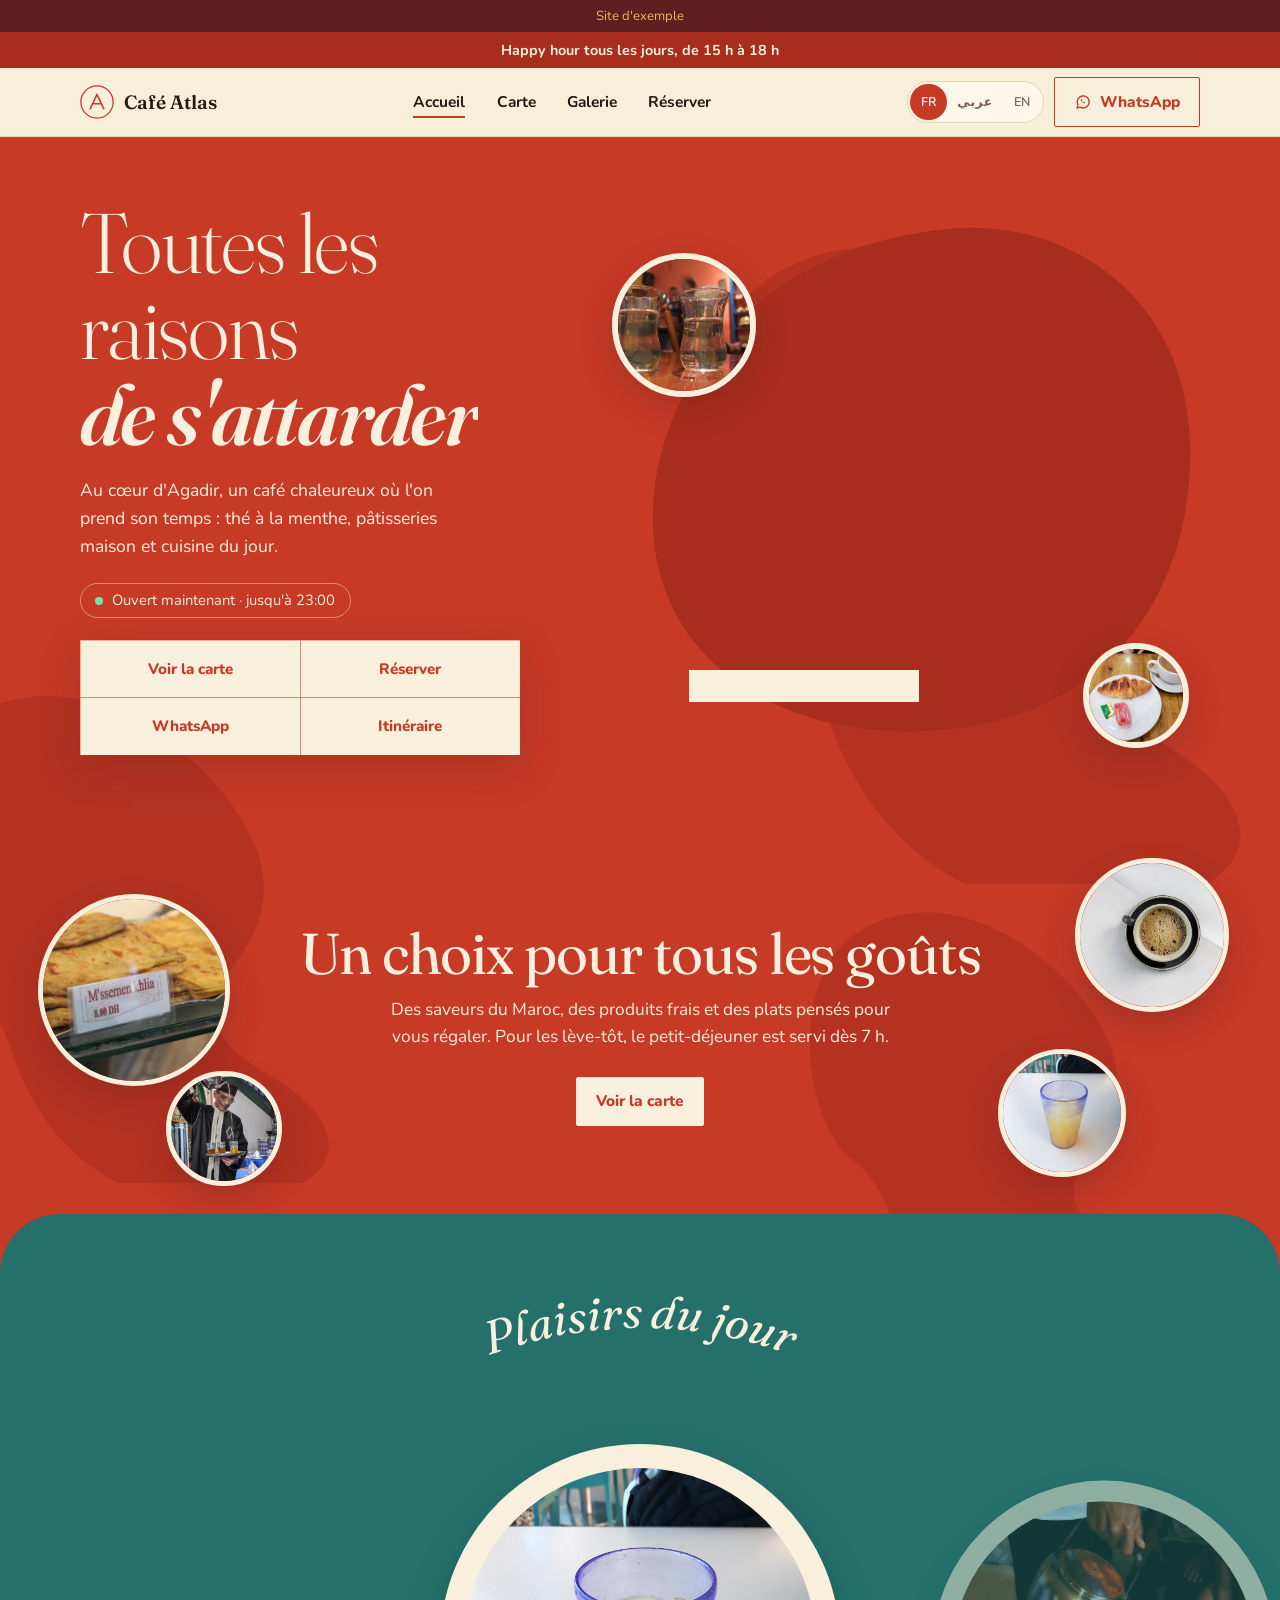
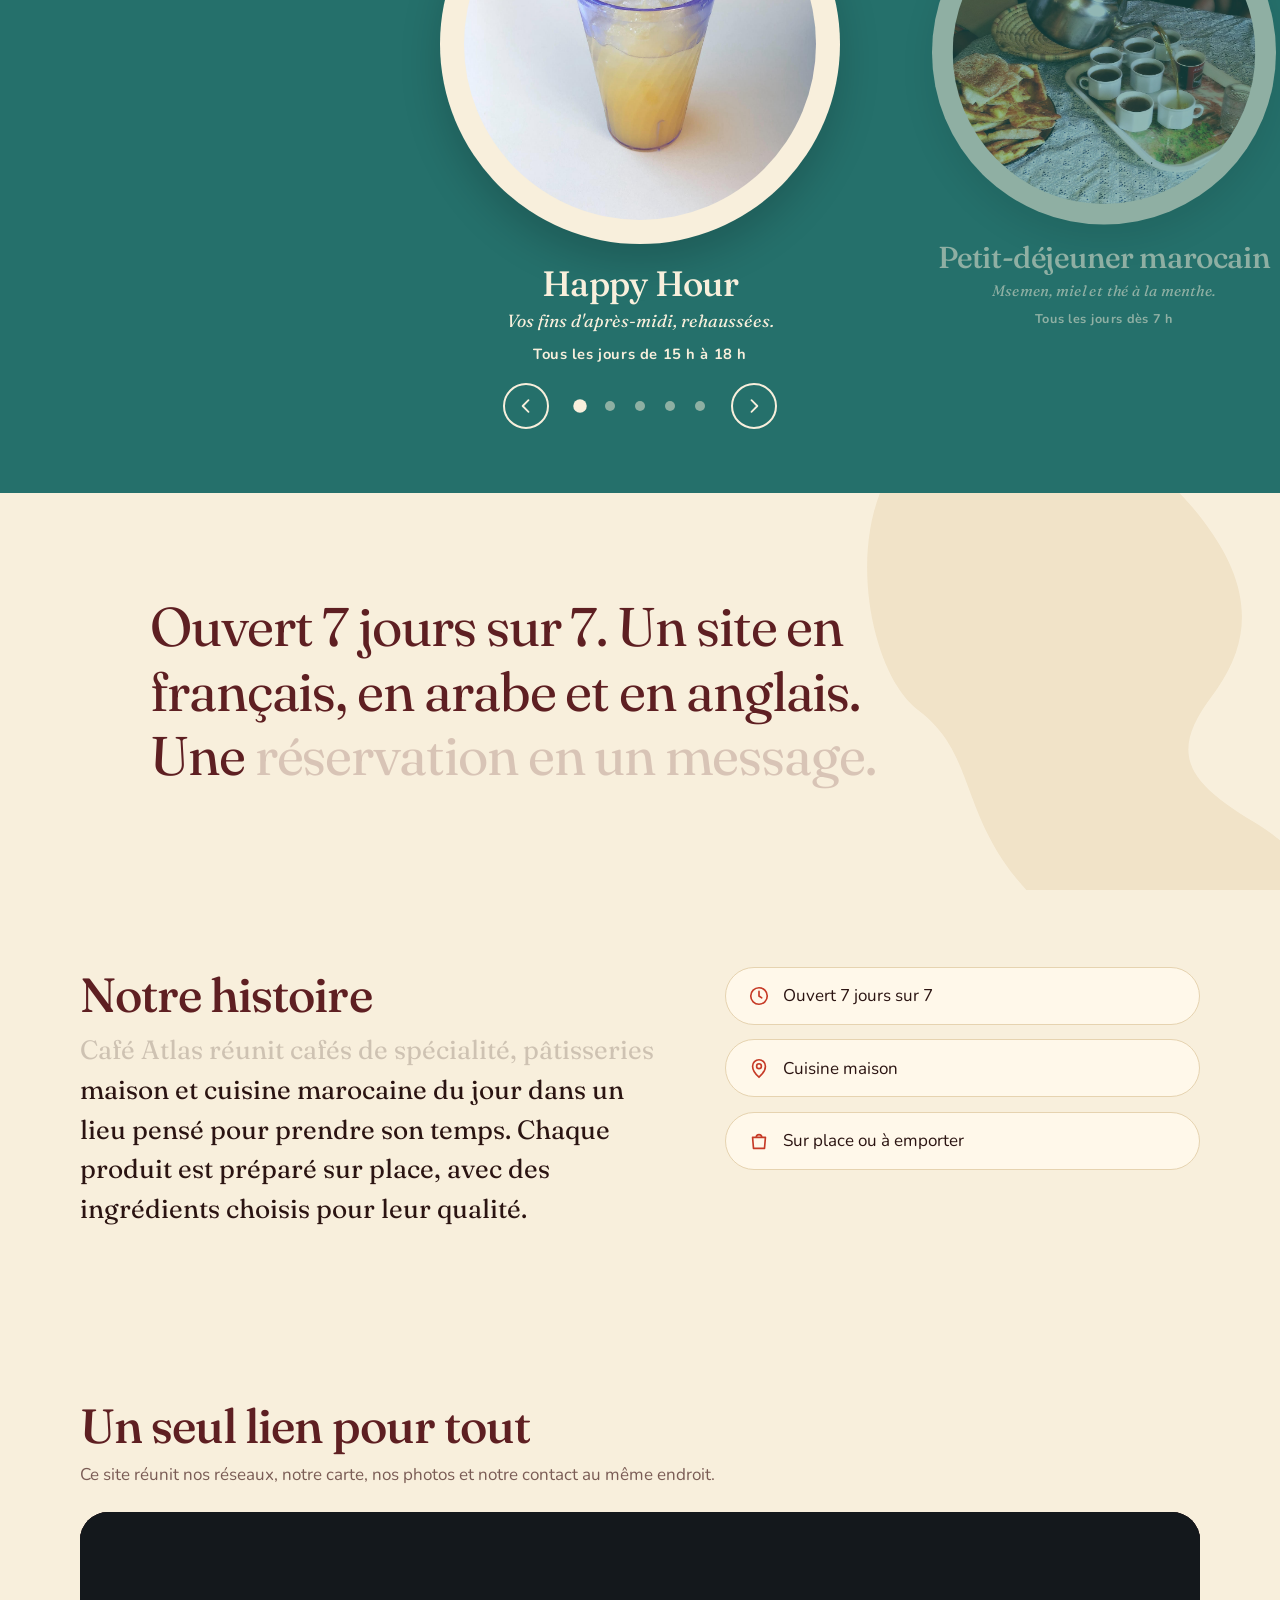
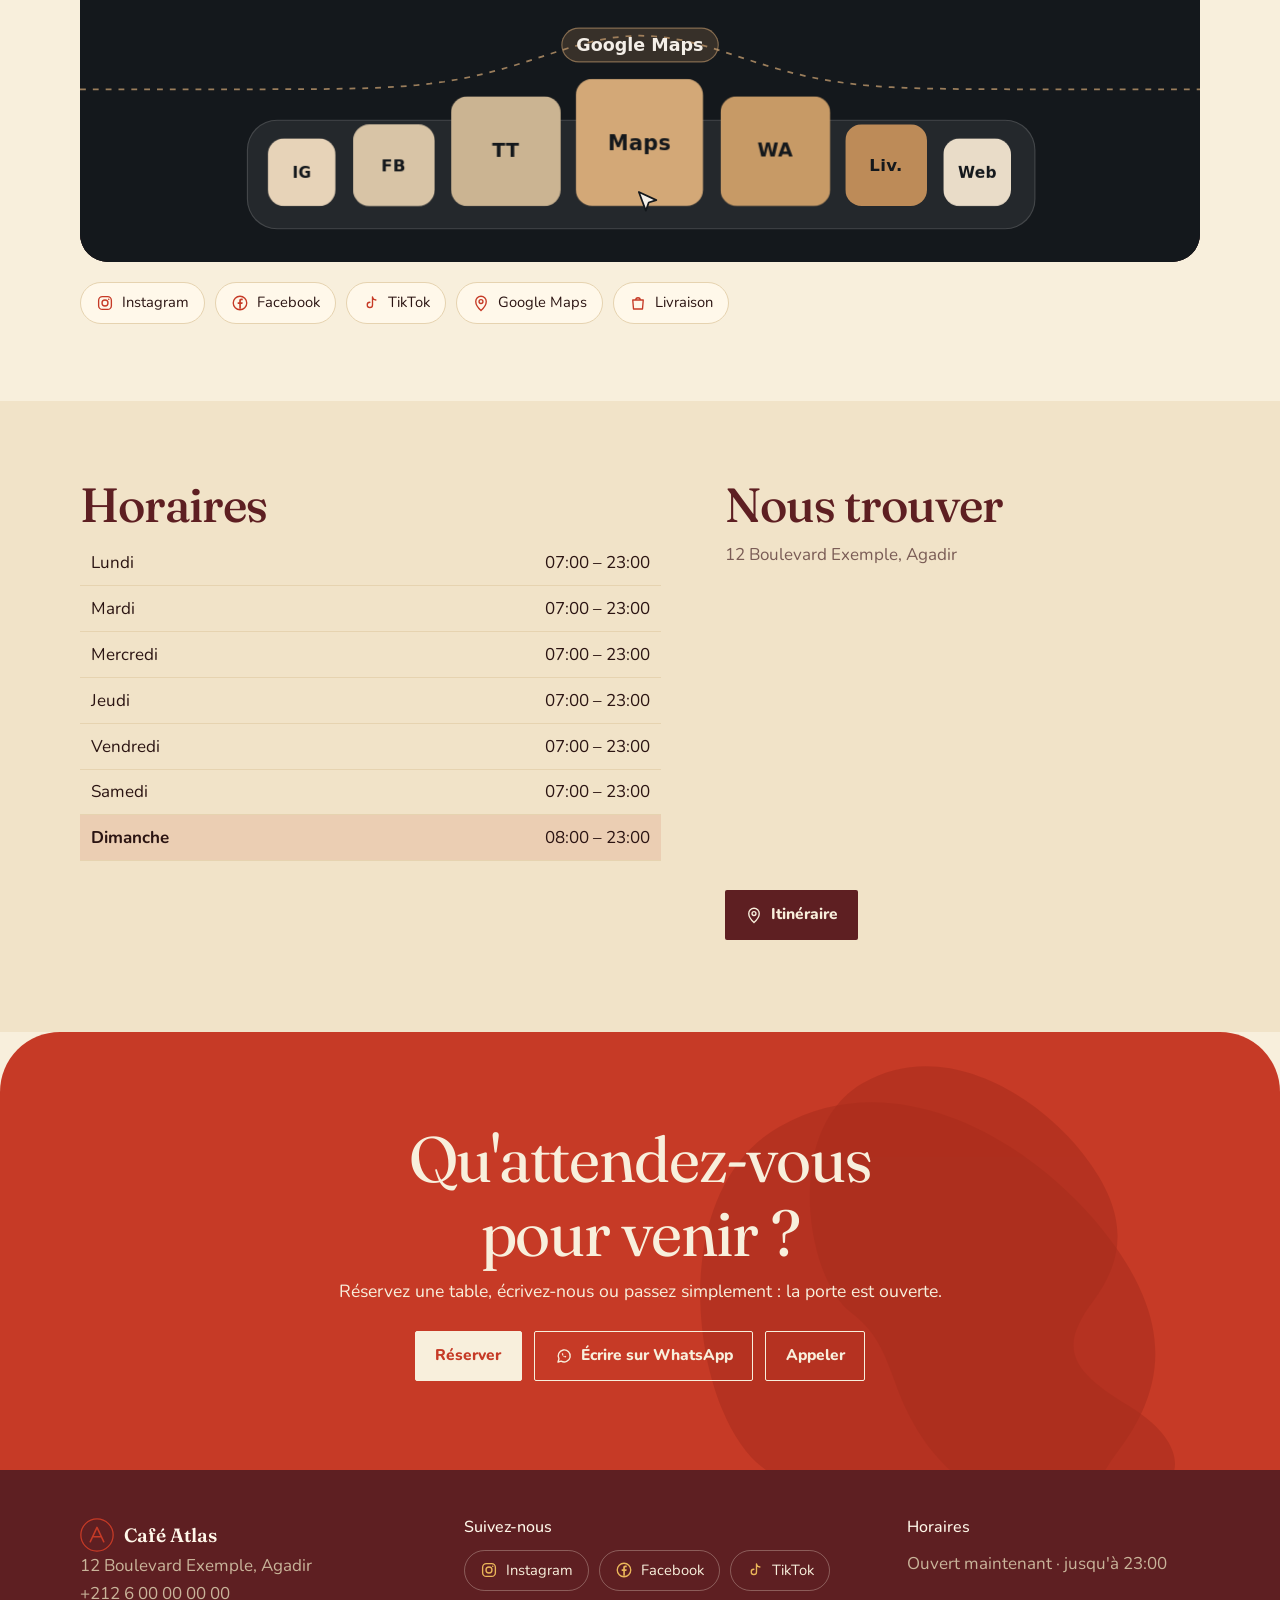
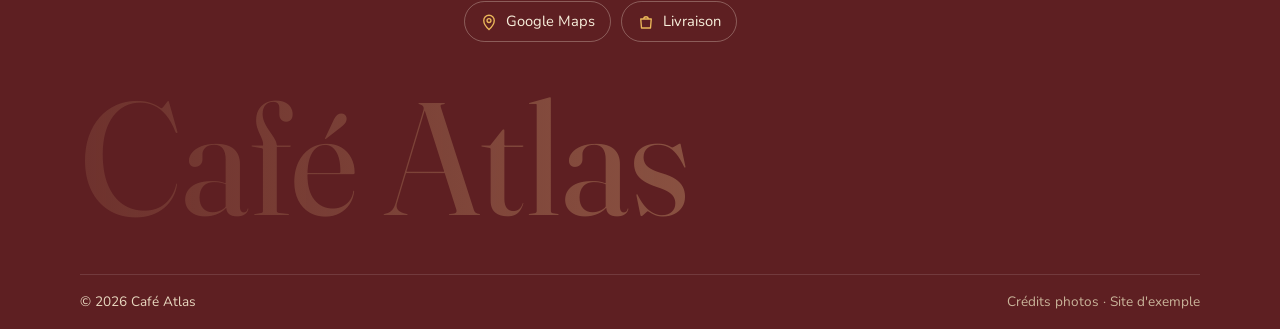
==== index.html @ 84bd7ed2 "feat: site d'exemple Café Atlas" ====
<!doctype html>
<html lang="fr" dir="ltr">
<head>
<meta charset="utf-8">
<meta name="viewport" content="width=device-width, initial-scale=1">
<title data-i18n="ti_home">Café Atlas · Agadir</title>
<meta name="description" content="Café Atlas à Agadir : cafés, pâtisseries maison et cuisine marocaine du jour. Horaires, carte, photos et réservation par WhatsApp." data-i18n-meta="md_home">
<meta property="og:title" content="Café Atlas · Agadir"><meta property="og:description" content="Café Atlas à Agadir : cafés, pâtisseries maison et cuisine marocaine du jour. Horaires, carte, photos et réservation par WhatsApp."><meta property="og:type" content="website">
<meta name="theme-color" content="#C63A26">
<link rel="icon" href="data:image/svg+xml,%3Csvg xmlns='http://www.w3.org/2000/svg' viewBox='0 0 40 40'%3E%3Crect width='40' height='40' rx='9' fill='%2314181c'/%3E%3Cpath d='M12 28 20 11l8 17M15.5 22h9' fill='none' stroke='%23b8895b' stroke-width='2.4' stroke-linecap='round' stroke-linejoin='round'/%3E%3C/svg%3E">
<link rel="canonical" href="https://exemple.ma/">
<meta property="og:locale" content="fr_MA"><meta property="og:image" content="https://exemple.ma/assets/photos/breakfast.jpg"><meta name="twitter:card" content="summary_large_image">
<link rel="stylesheet" href="assets/style.css">
<link rel="preconnect" href="https://fonts.googleapis.com"><link rel="preconnect" href="https://fonts.gstatic.com" crossorigin>
<link rel="stylesheet" href="https://fonts.googleapis.com/css2?family=Fraunces:ital,opsz,wght@0,9..144,300;0,9..144,500;0,9..144,600;1,9..144,400;1,9..144,600&family=Nunito:wght@400;600;700;800&display=swap">
<link rel="stylesheet" href="assets/fx.css">
<link rel="stylesheet" href="assets/v2.css">
<script type="application/ld+json">{"@context":"https://schema.org","@type":"CafeOrCoffeeShop","name":"Café Atlas","description":"Café Atlas à Agadir : cafés, pâtisseries maison et cuisine marocaine du jour. Horaires, carte, photos et réservation par WhatsApp.","url":"https://exemple.ma","telephone":"+212 6 00 00 00 00","image":"https://exemple.ma/assets/photos/breakfast.jpg","servesCuisine":"Marocaine","inLanguage":["fr","ar","en"],"hasMenu":"https://exemple.ma/carte.html","address":{"@type":"PostalAddress","streetAddress":"12 Boulevard Exemple","addressLocality":"Agadir","addressCountry":"MA"},"openingHoursSpecification":[{"@type":"OpeningHoursSpecification","dayOfWeek":"Monday","opens":"07:00","closes":"23:00"},{"@type":"OpeningHoursSpecification","dayOfWeek":"Tuesday","opens":"07:00","closes":"23:00"},{"@type":"OpeningHoursSpecification","dayOfWeek":"Wednesday","opens":"07:00","closes":"23:00"},{"@type":"OpeningHoursSpecification","dayOfWeek":"Thursday","opens":"07:00","closes":"23:00"},{"@type":"OpeningHoursSpecification","dayOfWeek":"Friday","opens":"07:00","closes":"23:00"},{"@type":"OpeningHoursSpecification","dayOfWeek":"Saturday","opens":"07:00","closes":"23:00"},{"@type":"OpeningHoursSpecification","dayOfWeek":"Sunday","opens":"08:00","closes":"23:00"}]}</script>
<script>document.documentElement.classList.add('js')</script>
</head>
<body data-page="home">
<div class="prog" aria-hidden="true"></div>
<a class="skip" href="#main" data-i18n="skip">Aller au contenu</a>
<div class="demo" role="note"><span data-i18n="demo">Site d'exemple</span></div>
<div class="strip"><span data-i18n="strip">Happy hour · tous les jours de 15 h à 18 h</span></div>
<header class="hdr" id="top">
  <div class="wrap hdr-in">
    <a class="brand" href="index.html" aria-label="Café Atlas"><svg class="mono" viewBox="0 0 40 40" aria-hidden="true"><circle cx="20" cy="20" r="19" fill="none" stroke="currentColor" stroke-width="1.5"/><path d="M12 28 20 11l8 17M15.5 22h9" fill="none" stroke="currentColor" stroke-width="1.8" stroke-linecap="round" stroke-linejoin="round"/></svg><span class="bn" translate="no" data-i18n="name">Café Atlas</span></a>
    <nav class="nav" id="nav" aria-label="Navigation"><ul><li><a href="index.html" aria-current="page" data-i18n="nav_home">Accueil</a></li><li><a href="carte.html" data-i18n="nav_menu">Carte</a></li><li><a href="galerie.html" data-i18n="nav_gallery">Galerie</a></li><li><a href="contact.html" data-i18n="nav_contact">Réserver</a></li></ul></nav>
    <div class="hdr-r">
      <div class="lang" role="group" aria-label="Langue"><button type="button" data-lang="fr" aria-pressed="true">FR</button><button type="button" data-lang="ar" aria-pressed="false" lang="ar">عربي</button><button type="button" data-lang="en" aria-pressed="false">EN</button></div>
      <a class="btn btn-ghost hide-s" data-wa href="https://wa.me/212600000000"><svg viewBox="0 0 24 24" aria-hidden="true"><path d="M4 20l1.3-4.2A8 8 0 1 1 8.2 18.8L4 20z" fill="none" stroke="currentColor" stroke-width="1.8" stroke-linejoin="round"/><path d="M9 9c.5 2.5 2.5 4.5 5 5l1.2-1.2-1.8-1-.8.7c-.9-.4-1.6-1.1-2-2l.7-.8-1-1.8L9 9z" fill="currentColor"/></svg><span data-i18n="wa">WhatsApp</span></a>
      <button class="burger" id="burger" type="button" aria-expanded="false" aria-controls="nav" aria-label="Menu" data-i18n-aria="nav_open"><span></span><span></span></button>
    </div>
  </div>
</header>
<main id="main">

<svg width="0" height="0" style="position:absolute" aria-hidden="true" focusable="false"><defs><clipPath id="blobA" clipPathUnits="objectBoundingBox"><path d="M0.5,0.02C0.74,-0.03 0.96,0.13 0.98,0.4C1,0.66 0.88,0.92 0.62,0.98C0.38,1.04 0.1,0.95 0.03,0.7C-0.04,0.45 0.12,0.08 0.5,0.02Z"/></clipPath></defs></svg>
<div class="red">
  <svg class="swirl a" viewBox="0 0 400 400" aria-hidden="true"><path fill="currentColor" d="M60 40c70-40 150 10 190 60s40 90 10 130-20 60 30 90 60 70 0 90-130 0-170-50-30-90-70-120S-10 80 60 40z"/></svg><svg class="swirl b" viewBox="0 0 400 400" aria-hidden="true"><path fill="currentColor" d="M60 40c70-40 150 10 190 60s40 90 10 130-20 60 30 90 60 70 0 90-130 0-170-50-30-90-70-120S-10 80 60 40z"/></svg><svg class="swirl c" viewBox="0 0 400 400" aria-hidden="true"><path fill="currentColor" d="M60 40c70-40 150 10 190 60s40 90 10 130-20 60 30 90 60 70 0 90-130 0-170-50-30-90-70-120S-10 80 60 40z"/></svg>
  <section class="vh" aria-labelledby="h1">
    <div class="wrap vh-in">
      <div class="vh-t">
        <h1 id="h1"><span data-split data-i18n="vh1">Toutes les raisons</span><span class="l2" data-split data-i18n="vh2">de s'attarder</span></h1>
        <p class="vh-p" data-reveal style="--i:2"><span data-i18n="vh_p"></span></p>
        <p class="status" data-reveal style="--i:3"><span class="dot"></span><span class="js-status" data-i18n="open_now">Ouvert maintenant</span></p>
        <div class="bar" data-reveal style="--i:4"><a href="carte.html" data-i18n="cta_menu">Voir la carte</a><a href="contact.html" data-i18n="nav_contact">Réserver</a><a data-wa href="https://wa.me/212600000000" data-i18n="wa">WhatsApp</a><a href="https://www.google.com/maps/search/?api=1&query=Agadir%2C%20Maroc" target="_blank" rel="noopener" data-i18n="route">Itinéraire</a></div>
      </div>
      <div class="vh-photo" aria-hidden="true">
        <div class="vh-blob"><div class="vs" style="--n:0"><img src="assets/photos/breakfast.jpg" alt="" width="1280" height="853" fetchpriority="high"></div><div class="vs" style="--n:1"><img src="assets/photos/cups.jpg" alt="" width="1280" height="853"></div><div class="vs" style="--n:2"><img src="assets/photos/cafe.jpg" alt="" width="1280" height="853"></div></div>
        <div class="cir c1"><img src="assets/photos/tea.jpg" alt="" width="300" height="300"></div>
        <div class="cir c2"><img src="assets/photos/croissant.jpg" alt="" width="300" height="300"></div>
        <div class="vh-cap"><span style="--n:0" data-i18n="hl1_t">Petit-déjeuner marocain</span><span style="--n:1" data-i18n="hl3_t">Café de spécialité</span><span style="--n:2" data-i18n="g2">La terrasse</span></div>
      </div>
    </div>
  </section>
  <section class="mn" aria-labelledby="mn-h">
    <div class="fl f1" aria-hidden="true"><img src="assets/photos/msemen.jpg" alt="" loading="lazy" width="240" height="240"></div>
    <div class="fl f2" aria-hidden="true"><img src="assets/photos/espresso.jpg" alt="" loading="lazy" width="240" height="240"></div>
    <div class="fl f3" aria-hidden="true"><img src="assets/photos/juice.jpg" alt="" loading="lazy" width="240" height="240"></div>
    <div class="fl f4" aria-hidden="true"><img src="assets/photos/tea2.jpg" alt="" loading="lazy" width="240" height="240"></div>
    <div class="wrap">
      <h2 id="mn-h"><span data-split data-i18n="mn_t">Un choix pour tous les goûts</span></h2>
      <p data-reveal style="--i:1"><span data-i18n="mn_p"></span></p>
      <a class="btn btn-cream" href="carte.html" data-reveal style="--i:2" data-i18n="cta_menu">Voir la carte</a>
    </div>
  </section>
</div>
<section class="dl" aria-labelledby="dl-h">
  <h2 class="sr" id="dl-h" data-i18n="dl_t">Plaisirs du jour</h2>
  <svg class="arc" viewBox="0 0 560 150" aria-hidden="true" focusable="false"><path id="arcp" d="M20 130 Q280 -30 540 130" fill="none"/><text text-anchor="middle"><textPath href="#arcp" startOffset="50%" data-i18n="dl_t">Plaisirs du jour</textPath></text></svg>
  <div class="cv" tabindex="0" aria-label="Plaisirs du jour"><article class="sl" data-bg="#25706B"><div class="rg"><img src="assets/photos/juice.jpg" alt="" loading="lazy" width="640" height="640"></div><h3 data-i18n="sp1_t"></h3><p class="s" data-i18n="sp1_s"></p><span class="w" data-i18n="sp1_w"></span></article><article class="sl" data-bg="#5F6E24"><div class="rg"><img src="assets/photos/breakfast3.jpg" alt="" loading="lazy" width="640" height="640"></div><h3 data-i18n="sp2_t"></h3><p class="s" data-i18n="sp2_s"></p><span class="w" data-i18n="sp2_w"></span></article><article class="sl" data-bg="#8F5A10"><div class="rg"><img src="assets/photos/msemen.jpg" alt="" loading="lazy" width="640" height="640"></div><h3 data-i18n="sp3_t"></h3><p class="s" data-i18n="sp3_s"></p><span class="w" data-i18n="sp3_w"></span></article><article class="sl" data-bg="#7A3347"><div class="rg"><img src="assets/photos/croissant.jpg" alt="" loading="lazy" width="640" height="640"></div><h3 data-i18n="sp4_t"></h3><p class="s" data-i18n="sp4_s"></p><span class="w" data-i18n="sp4_w"></span></article><article class="sl" data-bg="#C63A26"><div class="rg"><img src="assets/photos/espresso.jpg" alt="" loading="lazy" width="640" height="640"></div><h3 data-i18n="sp5_t"></h3><p class="s" data-i18n="sp5_s"></p><span class="w" data-i18n="sp5_w"></span></article></div>
  <div class="cv-nav"><button class="cv-prev" type="button" data-i18n-aria="prev" aria-label="Précédent"><svg viewBox="0 0 24 24" aria-hidden="true"><path d="M15 5l-7 7 7 7" fill="none" stroke="currentColor" stroke-width="2.2" stroke-linecap="round" stroke-linejoin="round"/></svg></button><div class="dots"><button type="button" aria-label="1"></button><button type="button" aria-label="2"></button><button type="button" aria-label="3"></button><button type="button" aria-label="4"></button><button type="button" aria-label="5"></button></div><button class="cv-next" type="button" data-i18n-aria="next" aria-label="Suivant"><svg viewBox="0 0 24 24" aria-hidden="true"><path d="M15 5l-7 7 7 7" fill="none" stroke="currentColor" stroke-width="2.2" stroke-linecap="round" stroke-linejoin="round"/></svg></button></div>
</section>
<section class="pull" aria-label="En une phrase">
  <svg class="swirl a" viewBox="0 0 400 400" aria-hidden="true"><path fill="currentColor" d="M60 40c70-40 150 10 190 60s40 90 10 130-20 60 30 90 60 70 0 90-130 0-170-50-30-90-70-120S-10 80 60 40z"/></svg>
  <div class="wrap"><p data-scrub data-i18n="pull">Ouvert 7 jours sur 7. Un site en français, en arabe et en anglais. Une réservation en un message.</p></div>
</section>
<section class="sec">
  <div class="wrap two">
    <div data-reveal style="--i:0"><h2><span data-split data-i18n="about_t">Notre histoire</span></h2><p class="big"><span data-i18n="about_p" data-scrub>Café Atlas réunit cafés de spécialité, pâtisseries maison et cuisine marocaine du jour dans un lieu pensé pour prendre son temps. Chaque produit est préparé sur place, avec des ingrédients choisis pour leur qualité.</span></p></div>
    <ul class="facts" data-reveal style="--i:1"><li><svg viewBox="0 0 24 24" aria-hidden="true"><circle cx="12" cy="12" r="9" fill="none" stroke="currentColor" stroke-width="1.8"/><path d="M12 7v5l3 2" fill="none" stroke="currentColor" stroke-width="1.8" stroke-linecap="round"/></svg><span data-i18n="fact1">Ouvert 7 jours sur 7</span></li><li><svg viewBox="0 0 24 24" aria-hidden="true"><path d="M12 22s7-6.2 7-12a7 7 0 1 0-14 0c0 5.8 7 12 7 12z" fill="none" stroke="currentColor" stroke-width="1.8"/><circle cx="12" cy="10" r="2.6" fill="none" stroke="currentColor" stroke-width="1.8"/></svg><span data-i18n="fact2">Cuisine maison</span></li><li><svg viewBox="0 0 24 24" aria-hidden="true"><path d="M5 8h14l-1 12H6L5 8z" fill="none" stroke="currentColor" stroke-width="1.8" stroke-linejoin="round"/><path d="M9 8a3 3 0 0 1 6 0" fill="none" stroke="currentColor" stroke-width="1.8"/></svg><span data-i18n="fact3">Sur place ou à emporter</span></li></ul>
  </div>
</section>
<section class="sec">
  <div class="wrap"><h2><span data-split data-i18n="hub_t">Un seul lien pour tout</span></h2><p class="mut" data-reveal style="--i:1"><span data-i18n="hub_p">Ce site réunit nos réseaux, notre carte, nos photos et notre contact au même endroit.</span></p>
    <div class="fx" data-reveal style="--i:2"><iframe title="Animation : nos réseaux au même endroit" src="assets/effect-dock.html" loading="lazy"></iframe></div>
    <div data-reveal style="--i:3"><ul class="soc"><li><a class="pill" href="#" title="Lien à renseigner" aria-label="Instagram"><svg viewBox="0 0 24 24" aria-hidden="true"><rect x="3.5" y="3.5" width="17" height="17" rx="5" fill="none" stroke="currentColor" stroke-width="1.8"/><circle cx="12" cy="12" r="4" fill="none" stroke="currentColor" stroke-width="1.8"/><circle cx="17" cy="7" r="1.1" fill="currentColor"/></svg><span>Instagram</span></a></li><li><a class="pill" href="#" title="Lien à renseigner" aria-label="Facebook"><svg viewBox="0 0 24 24" aria-hidden="true"><circle cx="12" cy="12" r="9" fill="none" stroke="currentColor" stroke-width="1.8"/><path d="M13.2 19.5v-6.2h2l.4-2.4h-2.4V9.5c0-.7.3-1.2 1.300-1.200h1.200V6.200c-.2 0-1-.1-1.800-.1-1.900 0-3 1.100-3 3.100v1.700H8.900v2.400h2.100v6.200z" fill="currentColor"/></svg><span>Facebook</span></a></li><li><a class="pill" href="#" title="Lien à renseigner" aria-label="TikTok"><svg viewBox="0 0 24 24" aria-hidden="true"><path d="M14 4v10.5a3.500 3.500 0 1 1-3.500-3.500M14 4c.4 2.300 2 3.800 4.500 4" fill="none" stroke="currentColor" stroke-width="1.8" stroke-linecap="round"/></svg><span>TikTok</span></a></li><li><a class="pill" href="#" title="Lien à renseigner" aria-label="Google Maps"><svg viewBox="0 0 24 24" aria-hidden="true"><path d="M12 22s7-6.2 7-12a7 7 0 1 0-14 0c0 5.8 7 12 7 12z" fill="none" stroke="currentColor" stroke-width="1.8"/><circle cx="12" cy="10" r="2.6" fill="none" stroke="currentColor" stroke-width="1.8"/></svg><span>Google Maps</span></a></li><li><a class="pill" href="#" title="Lien à renseigner" aria-label="Livraison"><svg viewBox="0 0 24 24" aria-hidden="true"><path d="M5 8h14l-1 12H6L5 8z" fill="none" stroke="currentColor" stroke-width="1.8" stroke-linejoin="round"/><path d="M9 8a3 3 0 0 1 6 0" fill="none" stroke="currentColor" stroke-width="1.8"/></svg><span data-i18n="delivery">Livraison</span></a></li></ul></div>
  </div>
</section>
<section class="sec alt">
  <div class="wrap two">
    <div data-reveal style="--i:0"><h2><span data-split data-i18n="hours_t">Horaires</span></h2><table class="hrs"><tbody><tr data-day="0"><th scope="row" data-i18n="d0">Lundi</th><td dir="ltr">07:00 – 23:00</td></tr><tr data-day="1"><th scope="row" data-i18n="d1">Mardi</th><td dir="ltr">07:00 – 23:00</td></tr><tr data-day="2"><th scope="row" data-i18n="d2">Mercredi</th><td dir="ltr">07:00 – 23:00</td></tr><tr data-day="3"><th scope="row" data-i18n="d3">Jeudi</th><td dir="ltr">07:00 – 23:00</td></tr><tr data-day="4"><th scope="row" data-i18n="d4">Vendredi</th><td dir="ltr">07:00 – 23:00</td></tr><tr data-day="5"><th scope="row" data-i18n="d5">Samedi</th><td dir="ltr">07:00 – 23:00</td></tr><tr data-day="6"><th scope="row" data-i18n="d6">Dimanche</th><td dir="ltr">08:00 – 23:00</td></tr></tbody></table></div>
    <div data-reveal style="--i:1"><h2><span data-split data-i18n="loc_t">Nous trouver</span></h2><p class="mut"><span data-i18n="address">12 Boulevard Exemple, Agadir</span></p><div class="map"><iframe title="Google Maps" loading="lazy" referrerpolicy="no-referrer-when-downgrade" src="https://maps.google.com/maps?q=Agadir%2C%20Maroc&output=embed"></iframe></div><p><a class="btn btn-dark" target="_blank" rel="noopener" href="https://www.google.com/maps/search/?api=1&query=Agadir%2C%20Maroc"><svg viewBox="0 0 24 24" aria-hidden="true"><path d="M12 22s7-6.2 7-12a7 7 0 1 0-14 0c0 5.8 7 12 7 12z" fill="none" stroke="currentColor" stroke-width="1.8"/><circle cx="12" cy="10" r="2.6" fill="none" stroke="currentColor" stroke-width="1.8"/></svg><span data-i18n="route">Itinéraire</span></a></p></div>
  </div>
</section>

<section class="fin" aria-labelledby="fin-h">
  <svg class="swirl a" viewBox="0 0 400 400" aria-hidden="true"><path fill="currentColor" d="M60 40c70-40 150 10 190 60s40 90 10 130-20 60 30 90 60 70 0 90-130 0-170-50-30-90-70-120S-10 80 60 40z"/></svg><svg class="swirl c" viewBox="0 0 400 400" aria-hidden="true"><path fill="currentColor" d="M60 40c70-40 150 10 190 60s40 90 10 130-20 60 30 90 60 70 0 90-130 0-170-50-30-90-70-120S-10 80 60 40z"/></svg>
  <div class="wrap"><h2 id="fin-h"><span data-split data-i18n="cta2_t"></span></h2><p data-reveal style="--i:1"><span data-i18n="cta2_p"></span></p>
  <div class="cta" data-reveal style="--i:2"><a class="btn btn-cream" href="contact.html" data-i18n="nav_contact">Réserver</a><a class="btn btn-out" data-wa href="https://wa.me/212600000000"><svg viewBox="0 0 24 24" aria-hidden="true"><path d="M4 20l1.3-4.2A8 8 0 1 1 8.2 18.8L4 20z" fill="none" stroke="currentColor" stroke-width="1.8" stroke-linejoin="round"/><path d="M9 9c.5 2.5 2.5 4.5 5 5l1.2-1.2-1.8-1-.8.7c-.9-.4-1.6-1.1-2-2l.7-.8-1-1.8L9 9z" fill="currentColor"/></svg><span data-i18n="cta_wa">Écrire sur WhatsApp</span></a><a class="btn btn-out" href="tel:+212600000000" data-i18n="call">Appeler</a></div></div>
</section>
</main>
<footer class="ftr">
  <div class="wrap ftr-in">
    <div><a class="brand" href="index.html"><svg class="mono" viewBox="0 0 40 40" aria-hidden="true"><circle cx="20" cy="20" r="19" fill="none" stroke="currentColor" stroke-width="1.5"/><path d="M12 28 20 11l8 17M15.5 22h9" fill="none" stroke="currentColor" stroke-width="1.8" stroke-linecap="round" stroke-linejoin="round"/></svg><span class="bn" translate="no" data-i18n="name">Café Atlas</span></a>
      <p class="mut"><span data-i18n="address">12 Boulevard Exemple, Agadir</span><br><a href="tel:+212600000000" dir="ltr">+212 6 00 00 00 00</a></p></div>
    <div><h3 data-i18n="social_t">Suivez-nous</h3><ul class="soc"><li><a class="pill" href="#" title="Lien à renseigner" aria-label="Instagram"><svg viewBox="0 0 24 24" aria-hidden="true"><rect x="3.5" y="3.5" width="17" height="17" rx="5" fill="none" stroke="currentColor" stroke-width="1.8"/><circle cx="12" cy="12" r="4" fill="none" stroke="currentColor" stroke-width="1.8"/><circle cx="17" cy="7" r="1.1" fill="currentColor"/></svg><span>Instagram</span></a></li><li><a class="pill" href="#" title="Lien à renseigner" aria-label="Facebook"><svg viewBox="0 0 24 24" aria-hidden="true"><circle cx="12" cy="12" r="9" fill="none" stroke="currentColor" stroke-width="1.8"/><path d="M13.2 19.5v-6.2h2l.4-2.4h-2.4V9.5c0-.7.3-1.2 1.300-1.200h1.200V6.200c-.2 0-1-.1-1.800-.1-1.900 0-3 1.100-3 3.100v1.700H8.900v2.400h2.100v6.200z" fill="currentColor"/></svg><span>Facebook</span></a></li><li><a class="pill" href="#" title="Lien à renseigner" aria-label="TikTok"><svg viewBox="0 0 24 24" aria-hidden="true"><path d="M14 4v10.5a3.500 3.500 0 1 1-3.500-3.500M14 4c.4 2.300 2 3.800 4.500 4" fill="none" stroke="currentColor" stroke-width="1.8" stroke-linecap="round"/></svg><span>TikTok</span></a></li><li><a class="pill" href="#" title="Lien à renseigner" aria-label="Google Maps"><svg viewBox="0 0 24 24" aria-hidden="true"><path d="M12 22s7-6.2 7-12a7 7 0 1 0-14 0c0 5.8 7 12 7 12z" fill="none" stroke="currentColor" stroke-width="1.8"/><circle cx="12" cy="10" r="2.6" fill="none" stroke="currentColor" stroke-width="1.8"/></svg><span>Google Maps</span></a></li><li><a class="pill" href="#" title="Lien à renseigner" aria-label="Livraison"><svg viewBox="0 0 24 24" aria-hidden="true"><path d="M5 8h14l-1 12H6L5 8z" fill="none" stroke="currentColor" stroke-width="1.8" stroke-linejoin="round"/><path d="M9 8a3 3 0 0 1 6 0" fill="none" stroke="currentColor" stroke-width="1.8"/></svg><span data-i18n="delivery">Livraison</span></a></li></ul></div>
    <div><h3 data-i18n="hours_t">Horaires</h3><p class="mut" id="ft-hours"><span class="js-status" data-i18n="open_now">Ouvert maintenant</span></p></div>
  </div>
  <div class="wrap"><div class="wordmark" aria-hidden="true" data-i18n="name">Café Atlas</div></div>
  <div class="wrap ftr-b"><span data-i18n="rights">© 2026 Café Atlas</span><span class="mut"><a href="credits.html" data-i18n="credits_t">Crédits photos</a> · <span data-i18n="demo">Site d'exemple</span></span></div>
</footer>
<nav class="dock" aria-label="Actions rapides">
  <a href="tel:+212600000000"><svg viewBox="0 0 24 24" aria-hidden="true"><path d="M5 4h4l2 5-2.5 1.5a11 11 0 0 0 5 5L15 13l5 2v4a2 2 0 0 1-2 2A16 16 0 0 1 3 6a2 2 0 0 1 2-2z" fill="none" stroke="currentColor" stroke-width="1.8" stroke-linejoin="round"/></svg><span data-i18n="call">Appeler</span></a>
  <a data-wa href="https://wa.me/212600000000"><svg viewBox="0 0 24 24" aria-hidden="true"><path d="M4 20l1.3-4.2A8 8 0 1 1 8.2 18.8L4 20z" fill="none" stroke="currentColor" stroke-width="1.8" stroke-linejoin="round"/><path d="M9 9c.5 2.5 2.5 4.5 5 5l1.2-1.2-1.8-1-.8.7c-.9-.4-1.6-1.1-2-2l.7-.8-1-1.8L9 9z" fill="currentColor"/></svg><span data-i18n="wa">WhatsApp</span></a>
  <a href="https://www.google.com/maps/search/?api=1&query=Agadir%2C%20Maroc" target="_blank" rel="noopener"><svg viewBox="0 0 24 24" aria-hidden="true"><path d="M12 22s7-6.2 7-12a7 7 0 1 0-14 0c0 5.8 7 12 7 12z" fill="none" stroke="currentColor" stroke-width="1.8"/><circle cx="12" cy="10" r="2.6" fill="none" stroke="currentColor" stroke-width="1.8"/></svg><span data-i18n="route">Itinéraire</span></a>
</nav>
<script>window.CFG={"phone":"212600000000","tz":"Africa/Casablanca","hours":[["07:00","23:00"],["07:00","23:00"],["07:00","23:00"],["07:00","23:00"],["07:00","23:00"],["07:00","23:00"],["08:00","23:00"]]};</script>
<script src="assets/i18n.js"></script>
<script src="assets/i18n2.js"></script>
<script src="assets/app.js"></script>
<script src="assets/fx.js"></script>
<script src="assets/v2.js"></script>
</body></html>
---- assets/style.css ----
/* Café Atlas — site d'exemple. Palette et mouvement : voir MOTION.md */
:root{
  --ink:#14181c;--ink2:#1c2227;--sand:#f4efe8;--paper:#fbf9f5;--cu:#b8895b;--cu2:#d3a877;--mut:#6b6f73;--line:#e3ddd2;--white:#fff;
  --serif:Georgia,"Times New Roman",serif;--sans:system-ui,-apple-system,"Segoe UI",Roboto,Arial,sans-serif;
  --ease:cubic-bezier(0.23,1,0.32,1);--r:16px;
}
*{box-sizing:border-box}
html{scroll-behavior:smooth}
body{margin:0;font-family:var(--sans);font-size:17px;line-height:1.6;color:var(--ink);background:var(--paper);-webkit-font-smoothing:antialiased}
html[lang="ar"] body{font-family:"Segoe UI",Tahoma,"Noto Naskh Arabic",system-ui,sans-serif}
html[lang="ar"] h1,html[lang="ar"] h2,html[lang="ar"] h3{font-family:inherit;letter-spacing:0}
img,svg{max-width:100%}
a{color:inherit}
h1,h2,h3{margin:0 0 .5rem;line-height:1.15;font-family:var(--serif);font-weight:600;letter-spacing:-.01em}
h2{font-size:clamp(1.6rem,3.2vw,2.1rem)}
h3{font-size:1.15rem}
p{margin:0 0 1rem}
.wrap{width:min(1120px,100% - 40px);margin-inline:auto}
.mut{color:var(--mut)}.small{font-size:.88rem}
.skip{position:absolute;inset-inline-start:-999px;top:0;background:var(--cu);color:var(--ink);padding:.6rem 1rem;z-index:100}
.skip:focus{inset-inline-start:0}
:focus-visible{outline:2px solid var(--cu);outline-offset:3px;border-radius:6px}

.demo{background:var(--ink);color:var(--cu2);text-align:center;font-size:.72rem;letter-spacing:.2em;text-transform:uppercase;padding:.35rem 0}

/* En-tête */
.hdr{position:sticky;top:0;z-index:50;background:rgba(251,249,245,.92);backdrop-filter:saturate(1.4) blur(10px);border-bottom:1px solid var(--line)}
.hdr-in{display:flex;align-items:center;justify-content:space-between;gap:1rem;min-height:68px}
.brand{display:flex;align-items:center;gap:.65rem;text-decoration:none;font-family:var(--serif);font-weight:600;font-size:1.2rem}
html[lang="ar"] .brand{font-family:inherit}
.mono{width:34px;height:34px;color:var(--cu)}
.nav ul{display:flex;gap:.25rem;list-style:none;margin:0;padding:0}
.nav a{position:relative;display:block;padding:.5rem .85rem;text-decoration:none;font-weight:500;font-size:.98rem}
.nav a::after{content:"";position:absolute;inset-inline:.85rem;bottom:.25rem;height:2px;background:var(--cu);transform:scaleX(0);transform-origin:left;transition:transform 220ms var(--ease)}
html[dir="rtl"] .nav a::after{transform-origin:right}
.nav a[aria-current="page"]::after{transform:scaleX(1)}
@media (hover:hover) and (pointer:fine){.nav a:hover::after{transform:scaleX(1)}}
.hdr-r{display:flex;align-items:center;gap:.6rem}
.lang{display:inline-flex;border:1px solid var(--line);border-radius:999px;padding:2px;background:var(--white)}
.lang button{border:0;background:transparent;font:inherit;font-size:.78rem;font-weight:600;letter-spacing:.04em;padding:.3rem .65rem;border-radius:999px;cursor:pointer;color:var(--mut);transition:background-color 160ms ease,color 160ms ease}
.lang button[aria-pressed="true"]{background:var(--ink);color:var(--white)}
.burger{display:none;width:42px;height:42px;border:1px solid var(--line);border-radius:12px;background:var(--white);cursor:pointer;position:relative}
.burger span{position:absolute;inset-inline:11px;height:2px;background:var(--ink);transition:transform 220ms var(--ease),top 220ms var(--ease)}
.burger span:first-child{top:16px}.burger span:last-child{top:24px}
.burger[aria-expanded="true"] span:first-child{top:20px;transform:rotate(45deg)}
.burger[aria-expanded="true"] span:last-child{top:20px;transform:rotate(-45deg)}

/* Boutons */
.btn{display:inline-flex;align-items:center;justify-content:center;gap:.5rem;padding:.72rem 1.2rem;border-radius:999px;border:1px solid transparent;font:inherit;font-weight:600;font-size:.97rem;text-decoration:none;cursor:pointer;transition:transform 160ms var(--ease),background-color 160ms ease,border-color 160ms ease,color 160ms ease,box-shadow 200ms ease}
.btn svg{width:18px;height:18px;flex:none}
.btn:active{transform:scale(.98)}
.btn-gold{background:var(--cu);color:var(--ink)}
.btn-line{border-color:rgba(255,255,255,.45);color:var(--white)}
.btn-ghost{border-color:var(--line);background:var(--white)}
.btn-dark{background:var(--ink);color:var(--white)}
.btn-line-d{border-color:var(--ink)}
@media (hover:hover) and (pointer:fine){
  .btn:hover{transform:translateY(-1px)}
  .btn:active{transform:scale(.98)}
  .btn-gold:hover{background:var(--cu2);box-shadow:0 8px 24px rgba(184,137,91,.35)}
  .btn-line:hover{border-color:var(--white);background:rgba(255,255,255,.08)}
  .btn-ghost:hover{border-color:var(--ink)}
  .btn-dark:hover{background:var(--ink2)}
  .btn-line-d:hover{background:var(--ink);color:var(--white)}
}
.cta{display:flex;flex-wrap:wrap;gap:.75rem;margin-top:1.5rem}

/* Hero */
.hero{background:radial-gradient(900px 420px at 85% -10%,rgba(184,137,91,.28),transparent 60%),radial-gradient(700px 400px at -10% 110%,rgba(184,137,91,.14),transparent 60%),var(--ink);color:var(--white);padding:clamp(3.5rem,9vw,7rem) 0}
.eyebrow{color:var(--cu2);text-transform:uppercase;letter-spacing:.2em;font-size:.78rem;font-weight:600;margin-bottom:1rem}
html[lang="ar"] .eyebrow{letter-spacing:0}
.hero h1{font-size:clamp(2.8rem,8vw,5.4rem);margin-bottom:1rem}
.lead{font-size:clamp(1.1rem,2.2vw,1.4rem);color:#d9d4cb;max-width:34rem}
.status{display:inline-flex;align-items:center;gap:.55rem;font-size:.92rem;color:#e8e3da;border:1px solid rgba(255,255,255,.2);border-radius:999px;padding:.3rem .9rem}
.dot{width:8px;height:8px;border-radius:50%;background:#9aa0a6}
.is-open .dot{background:#6ee7a0}.is-closed .dot{background:#f0a3a3}

/* Sections */
.sec{padding:clamp(3rem,6vw,5rem) 0}
.alt{background:var(--sand)}
.two{display:grid;grid-template-columns:1.1fr .9fr;gap:clamp(1.5rem,5vw,4rem);align-items:start}
.big{font-size:1.15rem;color:#33393e}
.facts{list-style:none;margin:0;padding:0;display:grid;gap:.9rem}
.facts li{display:flex;align-items:center;gap:.8rem;padding:1rem 1.1rem;background:var(--white);border:1px solid var(--line);border-radius:var(--r)}
.facts svg{width:22px;height:22px;color:var(--cu);flex:none}
.cards3{display:grid;grid-template-columns:repeat(3,1fr);gap:1.25rem;margin-top:1.5rem}
.card{background:var(--white);border:1px solid var(--line);border-radius:var(--r);overflow:hidden;padding-bottom:1.1rem;transition:transform 220ms var(--ease),box-shadow 220ms ease}
.card h3,.card p{padding-inline:1.1rem}.card h3{margin-top:1rem}.card p{color:var(--mut);margin:0}
@media (hover:hover) and (pointer:fine){.card:hover{transform:translateY(-3px);box-shadow:0 14px 34px rgba(20,24,28,.1)}}

/* Zones photo (à remplacer par les vraies photos du commerce) */
.ph{position:relative;display:grid;place-items:center;aspect-ratio:4/3;width:100%;border:0;padding:0;margin:0;cursor:default;background:linear-gradient(135deg,#2b333a,#48555e);color:#cfc8bc;font:inherit}
.ph1{background:linear-gradient(135deg,#2b333a,#4b5963)}.ph2{background:linear-gradient(135deg,#3a322b,#6d5a47)}.ph3{background:linear-gradient(135deg,#272e33,#3f4d55)}.ph4{background:linear-gradient(135deg,#352f2a,#5f5144)}
.ph::before{content:"";position:absolute;inset:10px;border:1px dashed rgba(255,255,255,.28);border-radius:10px}
.ph span{font-size:.78rem;letter-spacing:.12em;text-transform:uppercase;opacity:.85}
html[lang="ar"] .ph span{letter-spacing:0}
button.ph{cursor:zoom-in}

/* Animation « dock » */
.fx{margin:1.5rem 0 1.25rem;border-radius:var(--r);overflow:hidden;background:var(--ink)}
.fx iframe{display:block;width:100%;aspect-ratio:16/5;border:0}
.soc{list-style:none;margin:0;padding:0;display:flex;flex-wrap:wrap;gap:.6rem}
.pill{display:inline-flex;align-items:center;gap:.5rem;padding:.5rem .95rem;border:1px solid var(--line);border-radius:999px;text-decoration:none;font-size:.92rem;background:var(--white);transition:transform 160ms var(--ease),border-color 160ms ease,background-color 160ms ease}
.pill svg{width:18px;height:18px;color:var(--cu)}
.ftr .pill{background:transparent;border-color:rgba(255,255,255,.22);color:#e8e3da}
@media (hover:hover) and (pointer:fine){.pill:hover{transform:translateY(-1px);border-color:var(--cu)}}

/* Horaires, carte */
.hrs{width:100%;border-collapse:collapse;margin-top:.5rem}
.hrs th,.hrs td{padding:.55rem .7rem;border-bottom:1px solid var(--line);text-align:start;font-weight:400}
.hrs td{text-align:end;font-variant-numeric:tabular-nums}
.hrs tr.today{background:rgba(184,137,91,.14)}.hrs tr.today th{font-weight:700}
.map iframe{display:block;width:100%;height:290px;border:0;border-radius:14px;margin:.75rem 0 1rem}
.band{background:var(--ink);color:var(--white);padding:clamp(2.5rem,5vw,3.5rem) 0}
.band-in{display:flex;align-items:center;justify-content:space-between;gap:1.5rem;flex-wrap:wrap}
.band p{color:#cfcac1;margin:0}

/* Pages */
.phead{padding:clamp(2.5rem,6vw,4rem) 0 .5rem}
.phead h1{font-size:clamp(2.2rem,5vw,3.4rem)}
.chips{display:flex;flex-wrap:wrap;gap:.5rem;margin-top:1.25rem}
.chip{border:1px solid var(--line);background:var(--white);font:inherit;font-size:.92rem;padding:.45rem 1rem;border-radius:999px;cursor:pointer;transition:background-color 160ms ease,color 160ms ease,border-color 160ms ease}
.chip[aria-pressed="true"]{background:var(--ink);color:var(--white);border-color:var(--ink)}
.mcat{margin-bottom:2.2rem}.mcat.hide{display:none}
.ml{list-style:none;margin:.5rem 0 0;padding:0}
.ml li{display:flex;align-items:baseline;justify-content:space-between;gap:1rem;padding:.9rem 0;border-bottom:1px dotted #cfc7ba}
.ml h3{margin:0;font-family:var(--sans);font-weight:600}.ml p{margin:.15rem 0 0;font-size:.92rem}
.price{color:var(--cu);white-space:nowrap}.price b{font-size:1.15rem;color:var(--ink)}
.grid{display:grid;grid-template-columns:repeat(4,1fr);gap:1rem}
.tile{margin:0}.tile .ph{border-radius:12px;overflow:hidden}.tile figcaption{padding:.45rem .1rem;color:var(--mut);font-size:.9rem}

/* Formulaire */
.form{display:grid;gap:1rem}
.form label{display:grid;gap:.35rem;font-weight:600;font-size:.92rem}
.form input,.form textarea{font:inherit;font-weight:400;padding:.75rem .9rem;border:1px solid #d6cfc2;border-radius:12px;background:var(--white);color:var(--ink);width:100%}
.form input:focus,.form textarea:focus{outline:2px solid var(--cu);outline-offset:1px;border-color:var(--cu)}
.row3{display:grid;grid-template-columns:1.3fr 1fr 1fr;gap:.75rem}
.err{color:#9f2d2d;margin:0}

/* Lightbox */
.lb{position:fixed;inset:0;z-index:80;display:grid;grid-template-columns:auto 1fr auto;align-items:center;gap:.5rem;padding:1rem;background:rgba(10,12,14,.92);opacity:0;transition:opacity 200ms ease}
.lb[hidden]{display:none}.lb.on{opacity:1}
.lb-c{justify-self:center;width:min(720px,100%);text-align:center;color:#e8e3da;transform:scale(.97);transition:transform 220ms var(--ease)}
.lb.on .lb-c{transform:none}
.lb-ph{border-radius:14px;cursor:default}
.lb-n,.lb-x{border:1px solid rgba(255,255,255,.3);background:transparent;color:#fff;width:46px;height:46px;border-radius:50%;font-size:1.6rem;cursor:pointer;line-height:1}
.lb-x{position:absolute;top:14px;inset-inline-end:14px}
html[dir="rtl"] .lb-n{transform:scaleX(-1)}

/* Pied de page et barre d'actions mobile */
.ftr{background:var(--ink);color:#cfcac1;padding:3rem 0 1rem}
.ftr .brand{color:var(--white)}
.ftr-in{display:grid;grid-template-columns:1.2fr 1.4fr 1fr;gap:2rem}
.ftr h3{color:var(--white);font-family:var(--sans);font-size:.85rem;text-transform:uppercase;letter-spacing:.14em;margin-bottom:.8rem}
html[lang="ar"] .ftr h3{letter-spacing:0}
.ftr a{text-decoration:none}.ftr .mut{color:#a9a49b}
.ftr-b{display:flex;justify-content:space-between;gap:1rem;margin-top:2rem;padding-top:1rem;border-top:1px solid rgba(255,255,255,.12);font-size:.85rem}
.dock{display:none}

/* Affichette */
.poster-wrap{padding:2.5rem 0 4rem}
.poster{width:min(520px,100%);margin:0 auto;background:var(--white);border:1px solid var(--line);border-radius:20px;text-align:center;padding:2.5rem 1.5rem}
.poster h1{font-size:2.6rem}.qrbox{width:260px;margin:1.25rem auto}.qrbox svg{width:100%;height:auto;display:block}.po-t{font-family:var(--serif);font-size:1.5rem;margin:.5rem 0 .25rem}

/* Apparition au défilement */
html.js [data-reveal]{opacity:0;transform:translateY(14px);transition:opacity 600ms var(--ease),transform 600ms var(--ease);transition-delay:calc(var(--i,0) * 60ms)}
html.js [data-reveal].in{opacity:1;transform:none}

@media (max-width:860px){
  .two,.ftr-in{grid-template-columns:1fr}
  .cards3{grid-template-columns:1fr}
  .grid{grid-template-columns:repeat(2,1fr)}
  .hide-s{display:none}
  .burger{display:block}
  .nav{position:absolute;inset-inline:0;top:100%;background:var(--paper);border-bottom:1px solid var(--line);padding:.5rem 20px 1rem;display:none}
  .nav.open{display:block}
  .nav ul{flex-direction:column}
  .nav a{padding:.8rem .2rem;font-size:1.05rem}.nav a::after{inset-inline:.2rem}
  .row3{grid-template-columns:1fr 1fr}.row3 label:first-child{grid-column:1/-1}
  .lb{grid-template-columns:1fr;grid-template-rows:1fr auto}
  .lb-n{position:absolute;top:50%;transform:translateY(-50%)}.lb-p{inset-inline-start:8px}.lb-nx{inset-inline-end:8px}
  html[dir="rtl"] .lb-n{transform:translateY(-50%) scaleX(-1)}
  .dock{display:grid;grid-template-columns:repeat(3,1fr);position:fixed;inset-inline:0;bottom:0;z-index:60;background:var(--ink);padding:.45rem .5rem calc(.45rem + env(safe-area-inset-bottom))}
  .dock a{display:flex;flex-direction:column;align-items:center;gap:.15rem;color:#e8e3da;text-decoration:none;font-size:.74rem;padding:.3rem}
  .dock svg{width:22px;height:22px;color:var(--cu2)}
  body{padding-bottom:70px}
}
@media (max-width:420px){.lang button{padding:.3rem .5rem}.brand{font-size:1.05rem}}

@media (prefers-reduced-motion:reduce){
  html{scroll-behavior:auto}
  html.js [data-reveal]{transform:none;transition:opacity 200ms linear;transition-delay:0s}
  .btn:hover,.card:hover,.pill:hover{transform:none}
  .lb-c{transform:none;transition:none}
}
@media print{
  .demo,.hdr,.ftr,.dock,.noprint,.skip{display:none!important}
  body{background:#fff;padding:0}.poster{border:0}
}
---- assets/fx.css ----
/* Effets de mouvement : illustration dessinée, zellige animé, titres mot à mot, bande défilante.
   Règles : transform/opacity seulement, ease-out fort, tout est coupé si « réduire les animations ». */

/* Progression de lecture */
.prog{position:fixed;top:0;inset-inline:0;height:3px;z-index:90;background:linear-gradient(90deg,var(--cu),var(--cu2));transform:scaleX(var(--p,0));transform-origin:left;pointer-events:none}
html[dir="rtl"] .prog{transform-origin:right}

/* Titres : les mots montent derrière un masque */
.w{display:inline-block;overflow:hidden;vertical-align:top;padding-bottom:.16em;margin-bottom:-.16em}
.wi{display:inline-block}
html.js [data-split] .wi{transform:translateY(110%);transition:transform 750ms var(--ease);transition-delay:calc(var(--j,0) * 80ms)}
html.js [data-split].in .wi{transform:none}

/* Texte qui s'éclaire en défilant */
.sw{opacity:.2;transition:opacity 260ms ease}.sw.on{opacity:1}

/* Hero : zellige en mouvement + halo qui suit le curseur */
.hero{position:relative;overflow:hidden}
.pat{position:absolute;inset:-12% 0;opacity:.11;background-image:url("data:image/svg+xml,%3Csvg xmlns='http://www.w3.org/2000/svg' width='64' height='64' viewBox='0 0 64 64'%3E%3Cg fill='none' stroke='%23d3a877' stroke-width='.8'%3E%3Cpath d='M16 16h32v32H16zM32 9.4l22.6 22.6L32 54.6 9.4 32z'/%3E%3Ccircle cx='32' cy='32' r='3'/%3E%3C/g%3E%3C/svg%3E");background-size:96px;animation:drift 120s linear infinite;transform:translateY(calc(var(--sy,0) * .12px));-webkit-mask-image:radial-gradient(ellipse at 70% 40%,#000 20%,transparent 75%);mask-image:radial-gradient(ellipse at 70% 40%,#000 20%,transparent 75%)}
@keyframes drift{to{background-position:960px 480px}}
.spot{position:absolute;inset:0;pointer-events:none;opacity:.7;background:radial-gradient(460px circle at var(--mx,72%) var(--my,30%),rgba(211,168,119,.2),transparent 62%);transition:opacity 400ms ease}
.hero-in{position:relative;display:grid;grid-template-columns:1.1fr .9fr;gap:2rem;align-items:center}
.hero-art{position:relative;justify-self:center;width:min(380px,80vw);aspect-ratio:1;translate:0 calc(var(--sy,0) * -.05px)}
.hero-art-in{position:absolute;inset:0}
.ring{position:absolute;inset:0;width:100%;height:100%;animation:spin 48s linear infinite}
.ring text{font:600 12.5px system-ui,Segoe UI,Arial,sans-serif;letter-spacing:.28em;fill:rgba(211,168,119,.7)}
@keyframes spin{to{transform:rotate(360deg)}}
.glass{position:absolute;inset:14% 20%;width:60%;height:72%;stroke:var(--cu2);stroke-width:2.4;overflow:visible}
.glass .liq{fill:rgba(184,137,91,.28);opacity:0;transition:opacity 900ms ease 1.2s}
.in .glass .liq{opacity:1}

/* Dessin trait par trait */
.draw path,.draw ellipse{stroke-dasharray:1;stroke-dashoffset:1;transition:stroke-dashoffset 1.4s var(--ease);transition-delay:calc(var(--k,0) * 120ms)}
.in .draw path,.in .draw ellipse,.draw.in path{stroke-dashoffset:0}
.glass .liq,.glass path.liq{stroke-dasharray:none;stroke-dashoffset:0}
.steam path{animation:steam 4s ease-in-out infinite;animation-delay:calc(var(--k,0) * .55s + 1.6s)}
@keyframes steam{0%,100%{opacity:.35;transform:translateY(5px)}50%{opacity:1;transform:translateY(-6px)}}
.art{position:relative;display:grid;place-items:center;aspect-ratio:4/3;background:var(--ink);overflow:hidden}
.art::before{content:"";position:absolute;inset:0;opacity:.09;background-image:url("data:image/svg+xml,%3Csvg xmlns='http://www.w3.org/2000/svg' width='64' height='64' viewBox='0 0 64 64'%3E%3Cg fill='none' stroke='%23d3a877' stroke-width='.8'%3E%3Cpath d='M16 16h32v32H16zM32 9.4l22.6 22.6L32 54.6 9.4 32z'/%3E%3Ccircle cx='32' cy='32' r='3'/%3E%3C/g%3E%3C/svg%3E");background-size:72px}
.art svg{position:relative;width:62%;stroke:var(--cu2);stroke-width:2.2;transition:transform 500ms var(--ease)}
@media (hover:hover) and (pointer:fine){.card:hover .art svg{transform:scale(1.05) rotate(-1.5deg)}}

/* Bande défilante */
.marq{overflow:hidden;background:var(--ink2);border-block:1px solid rgba(255,255,255,.08);color:var(--cu2);padding:.9rem 0;font-family:var(--serif);font-size:1.15rem}
.marq-t{display:flex;width:max-content;animation:marq 38s linear infinite}
.marq-t>div{display:flex;align-items:center;white-space:nowrap}
.marq-t span{padding:0 1.4rem}.marq-t i{font-style:normal;font-size:.7rem;opacity:.6}
.marq:hover .marq-t{animation-play-state:paused}
@keyframes marq{to{transform:translateX(-50%)}}

/* Texte d'histoire plus grand */
.big{font-size:clamp(1.25rem,2.4vw,1.65rem);line-height:1.5;font-family:var(--serif);color:var(--ink)}
html[lang="ar"] .big{font-family:inherit}

/* Menu : ligne qui s'éclaire au survol */
.ml li{position:relative;isolation:isolate;padding-inline:.7rem}
.ml li::before{content:"";position:absolute;inset:0;z-index:-1;background:rgba(184,137,91,.1);transform:scaleX(0);transform-origin:left;transition:transform 280ms var(--ease)}
html[dir="rtl"] .ml li::before{transform-origin:right}
@media (hover:hover) and (pointer:fine){.ml li:hover::before{transform:scaleX(1)}}

/* Galerie éditoriale + volets qui s'ouvrent */
.grid{display:block;columns:4 220px;column-gap:1rem}
.tile{break-inside:avoid;margin-bottom:1rem}
.tile:nth-child(odd) .ph{aspect-ratio:4/5}.tile:nth-child(3n) .ph{aspect-ratio:1/1}.tile:nth-child(even) .ph{aspect-ratio:4/3}
.tile .ph{overflow:hidden;border-radius:12px}
.slats{position:absolute;inset:0;display:flex;pointer-events:none;z-index:2}
.slats span{flex:1;background:var(--ink);transform-origin:center;transition:transform 800ms var(--ease);transition-delay:calc(var(--s,0) * 80ms);box-shadow:inset -1px 0 0 rgba(211,168,119,.35)}
.tile.in .slats span{transform:scaleX(0)}
.tile .ph::after{content:"";position:absolute;inset:0;background:linear-gradient(135deg,transparent 40%,rgba(255,255,255,.07));transform:scale(1);transition:transform 600ms var(--ease)}
@media (hover:hover) and (pointer:fine){.tile:hover .ph::after{transform:scale(1.15)}}

/* Pied de page : grand nom en dégradé animé */
.wordmark{font-family:var(--serif);font-size:clamp(3rem,13vw,10rem);line-height:1.05;margin-top:2rem;background:linear-gradient(90deg,rgba(211,168,119,.14),rgba(211,168,119,.6),rgba(211,168,119,.14));background-size:220% 100%;-webkit-background-clip:text;background-clip:text;color:transparent;animation:shimmer 9s linear infinite;user-select:none}
html[lang="ar"] .wordmark{font-family:inherit}
@keyframes shimmer{to{background-position:-220% 0}}

@media (max-width:860px){
  .hero-in{grid-template-columns:1fr}
  .hero-art{width:min(300px,72vw);margin-top:.5rem}
  .grid{columns:2 140px}
  .marq{font-size:1rem}
}

@media (prefers-reduced-motion:reduce){
  .pat,.ring,.marq-t,.steam path,.wordmark{animation:none}
  .pat,.hero-art{transform:none;translate:none}
  html.js [data-split] .wi{transform:none;transition:none}
  .sw{opacity:1;transition:none}
  .draw path,.draw ellipse{stroke-dashoffset:0;transition:none}
  .glass .liq{opacity:1;transition:none}
  .slats{display:none}
  .prog{display:none}
  .ml li::before,.art svg{transition:none}
  ::view-transition-group(*),::view-transition-old(*),::view-transition-new(*){animation:none!important}
}

/* ===== Fond animé de produits (hero) ===== */
.hero-in{grid-template-columns:1fr}
.hero{min-height:min(88vh,720px);display:flex;align-items:center}
.wall{position:absolute;inset:0;overflow:hidden;background:#14181c;transform:translateY(calc(var(--sy,0) * .12px))}
.slide{position:absolute;inset:-5%;background-size:cover;background-position:center;opacity:0;animation:kb 28s linear infinite;animation-delay:calc(var(--n) * 7s - 2s);will-change:transform,opacity}
@keyframes kb{0%{opacity:0;transform:scale(1.14) translate3d(1.6%,1%,0)}5%{opacity:1}25%{opacity:1}30%{opacity:0;transform:scale(1.02) translate3d(-1.6%,-1%,0)}100%{opacity:0;transform:scale(1.02)}}
.veil{position:absolute;inset:0;background:linear-gradient(90deg,rgba(15,18,21,.9) 0%,rgba(15,18,21,.66) 46%,rgba(15,18,21,.3) 100%),linear-gradient(0deg,rgba(15,18,21,.6),transparent 45%)}
html[dir="rtl"] .veil{background:linear-gradient(270deg,rgba(15,18,21,.9) 0%,rgba(15,18,21,.66) 46%,rgba(15,18,21,.3) 100%),linear-gradient(0deg,rgba(15,18,21,.6),transparent 45%)}
.hero .pat{position:absolute;inset:-100px;opacity:.08;background-size:96px;animation:drift 22s linear infinite;transform:none;-webkit-mask-image:none;mask-image:none}
@keyframes drift{from{transform:translate3d(0,0,0)}to{transform:translate3d(-96px,-96px,0)}}
.hero-in{z-index:2}
.wall-cap{position:absolute;z-index:2;inset-inline-end:clamp(16px,3vw,40px);bottom:20px;height:34px;min-width:230px}
.wall-cap span{position:absolute;inset-inline-end:0;bottom:0;white-space:nowrap;color:#f4efe8;font-size:.85rem;letter-spacing:.06em;padding:.4rem .9rem;border:1px solid rgba(255,255,255,.28);border-radius:999px;background:rgba(15,18,21,.45);backdrop-filter:blur(6px);opacity:0;animation:capk 28s linear infinite;animation-delay:calc(var(--n) * 7s - 2s)}
.wall-cap span::before{content:"";display:inline-block;width:6px;height:6px;border-radius:50%;background:var(--cu2);margin-inline-end:.55rem;vertical-align:middle}
@keyframes capk{0%{opacity:0;transform:translateY(6px)}4%{opacity:1;transform:none}21%{opacity:1;transform:none}24%{opacity:0;transform:translateY(-6px)}100%{opacity:0}}

/* Images dans les cartes, la galerie et les bannières */
.art{background:var(--ink)}.art::before{display:none}
.art img{width:100%;height:100%;object-fit:cover;display:block;transition:transform 700ms var(--ease)}
@media (hover:hover) and (pointer:fine){.card:hover .art img{transform:scale(1.06)}}
.tile .ph{background:var(--ink2)}.tile .ph::before{display:none}.tile .ph::after{display:none}
.tile .ph img{position:absolute;inset:0;width:100%;height:100%;object-fit:cover;transition:transform 700ms var(--ease)}
@media (hover:hover) and (pointer:fine){.tile:hover .ph img{transform:scale(1.06)}}
.lb-img{width:100%;max-height:78vh;object-fit:contain;border-radius:14px;background:var(--ink2)}
.pbanner{height:clamp(160px,30vw,300px);background-size:cover;background-position:center;position:relative;overflow:hidden;animation:bz 24s ease-in-out infinite alternate}
.pbanner::after{content:"";position:absolute;inset:0;background:linear-gradient(0deg,rgba(251,249,245,1),rgba(251,249,245,0) 55%)}
@keyframes bz{from{background-size:112%}to{background-size:100%}}
.cred{list-style:none;margin:0;padding:0;display:grid;gap:1rem}
.cred li{display:flex;gap:1rem;align-items:center;padding:.8rem;border:1px solid var(--line);border-radius:14px;background:var(--white)}
.cred img{width:120px;height:90px;object-fit:cover;border-radius:10px;flex:none}
.cred a{color:var(--cu)}
@media (max-width:860px){
  .veil,html[dir="rtl"] .veil{background:linear-gradient(0deg,rgba(15,18,21,.92) 0%,rgba(15,18,21,.6) 100%)}
  .wall-cap{inset-inline-start:16px;inset-inline-end:auto;bottom:14px}
  .cred li{flex-direction:column;align-items:flex-start}.cred img{width:100%;height:160px}
}
@media (prefers-reduced-motion:reduce){
  .slide{animation:none;opacity:0;transform:none}.slide:first-child{opacity:1}
  .wall-cap span{animation:none;opacity:0}.wall-cap span:first-child{opacity:1}
  .hero .pat,.pbanner{animation:none}
}
---- assets/v2.css ----
/* Café Atlas v2 — style inspiré des couleurs franches, formes organiques et photos rondes. Chargé après style.css et fx.css. */
:root{
  --red:#C63A26;--red2:#A82D1D;--cream:#F8EFDC;--sand:#F1E3C8;--teal:#25706B;--olive:#5F6E24;--mustard:#8F5A10;--plum:#7A3347;--wine:#5E1F22;
  --ink:#2B1412;--ink2:#3A1C19;--paper:#F8EFDC;--cu:#C63A26;--cu2:#EBB75A;--mut:#7A5C55;--line:#E6D3B0;--white:#FFF8EA;--r:0px;
  --serif:"Fraunces",Georgia,"Times New Roman",serif;--sans:"Nunito",system-ui,-apple-system,"Segoe UI",Roboto,Arial,sans-serif;
}
body{background:var(--cream);color:var(--ink);font-size:17px}
h1,h2,h3{font-family:var(--serif);font-weight:500;letter-spacing:-.02em}
h2{font-size:clamp(1.9rem,4vw,3rem)}
html[lang="ar"] body,html[lang="ar"] h1,html[lang="ar"] h2,html[lang="ar"] h3{font-family:"Segoe UI",Tahoma,"Noto Naskh Arabic",system-ui,sans-serif}
:focus-visible{outline-color:var(--red)}
.skip{background:var(--red);color:#fff}

/* bandeaux et en-tête */
.demo{background:var(--wine);color:var(--cu2)}
.strip{background:var(--red2);color:var(--cream);text-align:center;font-size:.9rem;font-weight:700;padding:.4rem 1rem}
.hdr{background:rgba(248,239,220,.95);border-bottom:0;box-shadow:0 1px 0 var(--line)}
.brand{font-family:var(--serif);font-weight:600}
.mono{color:var(--red)}
.nav a{font-size:.97rem;font-weight:700}
.nav a::after{background:var(--red)}
.lang{background:#FFF8EA;border-color:var(--line)}
.lang button[aria-pressed="true"]{background:var(--red);color:#fff}
.burger{background:#FFF8EA;border-color:var(--line)}
.prog{background:linear-gradient(90deg,var(--red),var(--cu2))}

/* boutons : carrés comme sur l'exemple */
.btn{border-radius:2px;font-size:.97rem;font-weight:800;touch-action:manipulation}
.btn-gold{background:var(--red);color:#fff}
.btn-gold:hover{background:var(--red2)!important;box-shadow:0 8px 22px rgba(198,58,38,.3)!important}
.btn-ghost{background:transparent;border-color:var(--red);color:var(--red)}
.btn-ghost:hover{background:var(--red)!important;color:#fff;border-color:var(--red)!important}
.btn-dark{background:var(--wine);color:var(--cream)}
.btn-dark:hover{background:var(--ink)!important}
.btn-cream{background:var(--cream);color:var(--red);border-color:var(--cream)}
.btn-cream:hover{background:#fff!important}
.btn-out{border-color:var(--cream);color:var(--cream);background:transparent}
.btn-out:hover{background:var(--cream)!important;color:var(--red)}

/* ============ ACCUEIL : section rouge (hero + menus) ============ */
.red{position:relative;background:var(--red);color:var(--cream);overflow:hidden}
.swirl{position:absolute;pointer-events:none;color:var(--red2);opacity:.55;z-index:0}
.swirl.a{width:min(680px,80vw);inset-inline-end:-6%;top:6%;animation:drift 22s ease-in-out infinite alternate}
.swirl.b{width:min(520px,70vw);inset-inline-start:-8%;bottom:8%;animation:drift 28s ease-in-out infinite alternate-reverse}
.swirl.c{width:min(460px,60vw);inset-inline-end:2%;bottom:-6%;animation:drift 25s ease-in-out infinite alternate}
@keyframes drift{from{transform:translate3d(0,0,0) rotate(0)}to{transform:translate3d(18px,-22px,0) rotate(6deg)}}
.vh{position:relative;z-index:2;padding:clamp(2rem,5vw,4rem) 0 clamp(2.5rem,6vw,5rem)}
.vh-in{display:grid;grid-template-columns:1fr 1.08fr;gap:clamp(1.5rem,4vw,3.5rem);align-items:center}
.vh h1{font-size:clamp(2.7rem,6.6vw,5.6rem);font-weight:300;line-height:1.02;color:var(--cream);margin-bottom:1.1rem}
.vh h1 .l2{display:block;font-weight:600;font-style:italic}
html[lang="ar"] .vh h1{font-weight:700;line-height:1.25}
.kick{display:flex;align-items:center;gap:.8rem;font-size:.78rem;letter-spacing:.2em;text-transform:uppercase;font-weight:800;margin-bottom:1.1rem}
html[lang="ar"] .kick{letter-spacing:0;font-size:.95rem}
.kick::before,.kick::after{content:"";height:1px;width:34px;background:currentColor;opacity:.7}
.vh .kick::before{display:none}
.vh-p{font-size:1.1rem;max-width:34ch;opacity:.95;margin-bottom:1.4rem}
.vh .status{color:var(--cream);border-color:rgba(248,239,220,.45);margin-bottom:1.4rem}
.bar{display:grid;grid-template-columns:repeat(2,1fr);gap:0;max-width:440px;background:var(--cream);box-shadow:0 14px 34px rgba(94,31,34,.25)}
.bar a{display:flex;align-items:center;justify-content:center;padding:1rem .6rem;text-decoration:none;font-weight:800;font-size:.95rem;color:var(--red);touch-action:manipulation;border:1px solid rgba(198,58,38,.35);margin:-.5px;transition:background-color 160ms ease,color 160ms ease}
@media (hover:hover) and (pointer:fine){.bar a:hover{background:var(--red);color:var(--cream)}}
.vh-photo{position:relative;aspect-ratio:1/.92}
.vh-blob{position:absolute;inset:0;clip-path:url(#blobA);animation:float 10s ease-in-out infinite;background:var(--red2)}
@keyframes float{0%,100%{transform:translate3d(0,0,0) rotate(0)}50%{transform:translate3d(0,-14px,0) rotate(1.2deg)}}
.vs{position:absolute;inset:0;opacity:0;animation:vs 18s linear infinite;animation-delay:calc(var(--n) * 6s)}
.vs img{width:100%;height:100%;object-fit:cover;display:block}
@keyframes vs{0%{opacity:0;transform:scale(1.04)}5%{opacity:1}38%{opacity:1}43%{opacity:0}100%{opacity:0;transform:scale(1.16)}}
.vh-cap{position:absolute;inset-inline-start:8%;bottom:6%;z-index:3;background:var(--cream);color:var(--red);padding:.45rem .9rem;font-weight:800;font-size:.9rem}
.vh-cap span{position:absolute;opacity:0;white-space:nowrap;animation:vs 18s linear infinite;animation-delay:calc(var(--n) * 6s);inset-inline-start:.9rem}
.vh-cap{min-width:230px;height:2rem;padding:0}
.vh-cap span{top:50%;translate:0 -50%;transform:none}
@keyframes cap{0%,3%{opacity:0}6%,31%{opacity:1}35%,100%{opacity:0}}
.vh-cap span{animation-name:cap}
.cir{position:absolute;border-radius:50%;overflow:hidden;border:6px solid var(--cream);z-index:3;box-shadow:0 12px 30px rgba(94,31,34,.28)}
.cir img{width:100%;height:100%;object-fit:cover;display:block}
.cir.c1{width:26%;aspect-ratio:1;inset-inline-start:-6%;top:6%;animation:bob 7s ease-in-out infinite}
.cir.c2{width:19%;aspect-ratio:1;inset-inline-end:2%;bottom:-3%;animation:bob 9s ease-in-out infinite reverse}
@keyframes bob{0%,100%{transform:translateY(0)}50%{transform:translateY(-12px)}}

.mn{position:relative;z-index:2;text-align:center;padding:clamp(3rem,7vw,6rem) 0 calc(clamp(3rem,7vw,5.5rem) + 60px)}
.mn .wrap{position:relative;max-width:760px}
.mn h2{font-weight:400;color:var(--cream);font-size:clamp(2rem,5vw,3.6rem)}
.mn p{max-width:52ch;margin:0 auto 1.6rem;font-size:1.08rem}
.fl{position:absolute;border-radius:50%;overflow:hidden;border:5px solid var(--cream);box-shadow:0 14px 30px rgba(94,31,34,.3);z-index:1}
.fl img{width:100%;height:100%;object-fit:cover;display:block}
.fl.f1{width:clamp(90px,15vw,210px);aspect-ratio:1;inset-inline-start:3%;top:14%}
.fl.f2{width:clamp(80px,12vw,170px);aspect-ratio:1;inset-inline-end:4%;top:6%}
.fl.f3{width:clamp(70px,10vw,150px);aspect-ratio:1;inset-inline-end:12%;bottom:22%}
.fl.f4{width:clamp(60px,9vw,130px);aspect-ratio:1;inset-inline-start:13%;bottom:20%}

/* ============ Plaisirs du jour : la couleur change avec la photo ============ */
.dl{--bg:#25706B;position:relative;z-index:3;background:var(--bg);color:var(--cream);margin-top:-60px;border-radius:60px 60px 0 0;padding:clamp(2.5rem,5vw,4rem) 0 clamp(2.5rem,5vw,4rem);transition:background-color .9s ease;overflow:hidden}
.arc{display:block;width:min(560px,90%);height:auto;margin:0 auto -.5rem;overflow:visible}
.arc text{font-family:var(--serif);font-style:italic;font-size:46px;fill:var(--cream)}
html[lang="ar"] .arc text{font-family:"Segoe UI",Tahoma,sans-serif;font-style:normal;font-weight:700}
.cv{--sw:min(70vw,400px);display:flex;gap:clamp(1.5rem,5vw,4.5rem);overflow-x:auto;scroll-snap-type:x mandatory;scrollbar-width:none;padding:1.5rem calc(50% - var(--sw) / 2) 1rem;-webkit-overflow-scrolling:touch}
.cv::-webkit-scrollbar{display:none}
.sl{flex:0 0 var(--sw);scroll-snap-align:center;text-align:center;opacity:.5;transform:scale(.86);transition:opacity .5s ease,transform .6s cubic-bezier(.23,1,.32,1)}
.sl.on{opacity:1;transform:none}
.rg{aspect-ratio:1;border-radius:50%;background:var(--cream);padding:clamp(12px,2.2vw,24px);box-shadow:0 18px 40px rgba(0,0,0,.18)}
.rg img{width:100%;height:100%;border-radius:50%;object-fit:cover;display:block}
.sl h3{font-size:clamp(1.6rem,3.4vw,2.2rem);color:var(--cream);margin:1.2rem 0 .2rem;font-weight:500}
.sl .s{font-family:var(--serif);font-style:italic;margin:0 0 .5rem;font-size:1.1rem}
html[lang="ar"] .sl .s{font-family:inherit;font-style:normal}
.sl .w{margin:0;font-weight:700;font-size:.92rem;letter-spacing:.04em;overflow:visible;display:block;padding:0;vertical-align:baseline}
.cv-nav{display:flex;align-items:center;justify-content:center;gap:1rem}
.cv-nav button{width:46px;height:46px;border-radius:50%;border:2px solid var(--cream);background:transparent;color:var(--cream);cursor:pointer;display:grid;place-items:center;transition:background-color 160ms ease,color 160ms ease}
.cv-nav button svg{width:20px;height:20px}
html[dir="rtl"] .cv-nav button svg{transform:scaleX(-1)}
@media (hover:hover) and (pointer:fine){.cv-nav button:hover{background:var(--cream);color:var(--wine)}}
.dots{display:flex;gap:.55rem}
.dots{gap:0}
.dots button{position:relative;width:30px;height:44px;padding:0;border:0;background:transparent;cursor:pointer;touch-action:manipulation}
.dots button::before{content:"";position:absolute;left:50%;top:50%;width:10px;height:10px;margin:-5px 0 0 -5px;border-radius:50%;background:rgba(248,239,220,.5);transition:transform 160ms ease,background-color 160ms ease}
.dots button[aria-current="true"]::before{background:var(--cream);transform:scale(1.35)}

/* ============ Phrase ============ */
.pull{position:relative;background:var(--cream);padding:clamp(3.5rem,8vw,6.5rem) 0;overflow:hidden}
.pull .wrap{position:relative;z-index:1;max-width:980px}
.pull p{margin:0;font-family:var(--serif);font-weight:400;font-size:clamp(1.9rem,4.6vw,3.4rem);line-height:1.18;letter-spacing:-.02em;color:var(--wine);text-wrap:balance}
html[lang="ar"] .pull p{font-family:inherit;font-weight:700;line-height:1.5}
.pull .swirl{color:var(--sand);opacity:1;width:min(560px,70vw);inset-inline-end:-10%;top:-30%}

/* ============ sections existantes recolorées ============ */
.alt{background:var(--sand)}
.sec h2{color:var(--wine)}
.big{color:var(--ink)}
.facts li{background:#FFF8EA;border-color:var(--line);border-radius:999px;padding:.9rem 1.4rem}
.facts svg{color:var(--red)}
.card{border-radius:0;border:0;background:transparent;overflow:visible}
.card .art img{border-radius:240px 240px 0 0}
.fx{border-radius:28px;background:var(--wine)}
.pill{background:#FFF8EA;border-color:var(--line);border-radius:999px}
.pill svg{color:var(--red)}
.hrs th,.hrs td{border-color:var(--line)}
.hrs tr.today{background:rgba(198,58,38,.12)}
.map iframe{border-radius:28px}
.sec .mut{color:var(--mut)}

.fin{position:relative;background:var(--red);color:var(--cream);text-align:center;padding:clamp(3.5rem,7vw,6rem) 0;border-radius:60px 60px 0 0;margin-top:-1px;overflow:hidden}
.fin .wrap{position:relative;z-index:1;max-width:760px}
.fin h2{color:var(--cream);font-weight:400;font-size:clamp(2.1rem,5.5vw,4rem)}
.fin p{font-size:1.1rem;margin-bottom:1.6rem}
.fin .cta{display:flex;flex-wrap:wrap;gap:.8rem;justify-content:center}
.sec+.fin{margin-top:0}

.band{background:var(--wine)}
.ftr{background:var(--wine);color:#E8D8C0}
.ftr .mut{color:#C9B49A}
.ftr .pill{background:transparent;border-color:rgba(248,239,220,.3);color:var(--cream)}
.ftr .pill svg{color:var(--cu2)}
.ftr h3{font-family:var(--sans)}
.marq{background:var(--wine);color:var(--cu2)}
.dock{background:var(--wine)}.dock svg{color:var(--cu2)}

@media (max-width:860px){
  .vh-in{grid-template-columns:1fr}
  .vh-photo{order:-1;max-width:560px;margin-inline:auto;width:100%}
  .st-in{grid-template-columns:1fr;gap:2rem}
  .fl.f1{inset-inline-start:-2%;top:2%}.fl.f2{inset-inline-end:-2%;top:1%}
  .fl.f3{inset-inline-end:2%;bottom:6%}.fl.f4{inset-inline-start:2%;bottom:6%}
  .dl{border-radius:36px 36px 0 0;margin-top:-40px}
  .mn{padding-bottom:calc(3rem + 40px)}
  .fin{border-radius:36px 36px 0 0}
  .arc text{font-size:42px}
}
@media (prefers-reduced-motion:reduce){
  .swirl,.vh-blob,.cir{animation:none}
  .vs,.vh-cap span{animation:none;opacity:0}
  .vs:first-child,.vh-cap span:first-child{opacity:1}
  .dl{transition:none}
  .sl{transition:none}
}

/* finitions */
.sr{position:absolute;width:1px;height:1px;overflow:hidden;clip:rect(0 0 0 0);white-space:nowrap}
h1,h2,h3{text-wrap:balance}
.demo{text-transform:none;letter-spacing:0;font-size:.82rem}
.ftr h3{text-transform:none;letter-spacing:0;font-size:1rem}
.lang button{min-height:36px;touch-action:manipulation}
.burger{width:44px;height:44px}
[id]{scroll-margin-top:96px}
html{color-scheme:light}



/* arabe : titres sans masque (les lettres descendent sous la ligne) et flèches dans le bon sens */
html[lang="ar"] .w{overflow:visible;padding:0;margin:0}
html[lang="ar"] [data-split] .wi{transform:translateY(.3em);opacity:0;transition:transform 750ms var(--ease),opacity 600ms ease;transition-delay:calc(var(--j,0) * 80ms)}
html[lang="ar"] [data-split].in .wi{transform:none;opacity:1}
html[lang="ar"] .wordmark{line-height:1.7;padding-bottom:.15em}
.cv-next svg{transform:scaleX(-1)}
html[dir="rtl"] .cv-prev svg{transform:scaleX(-1)}
html[dir="rtl"] .cv-next svg{transform:none}
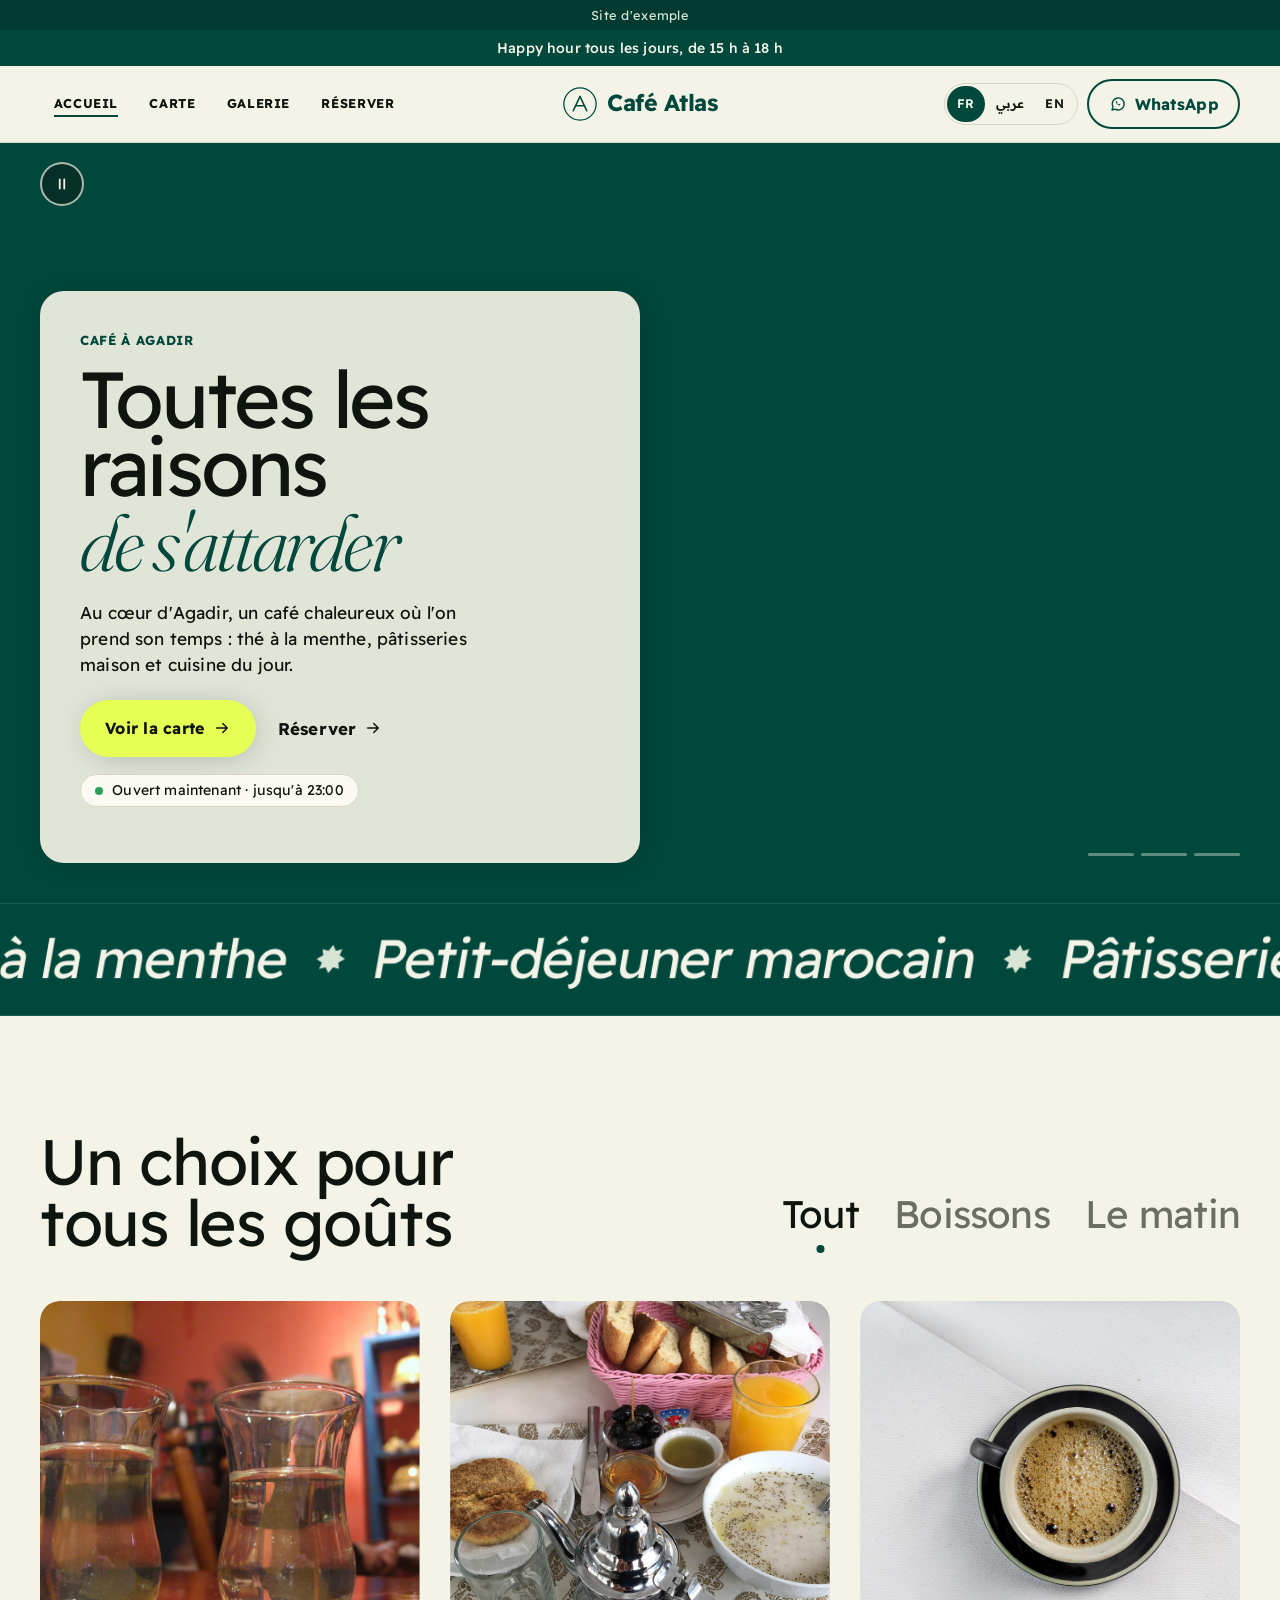
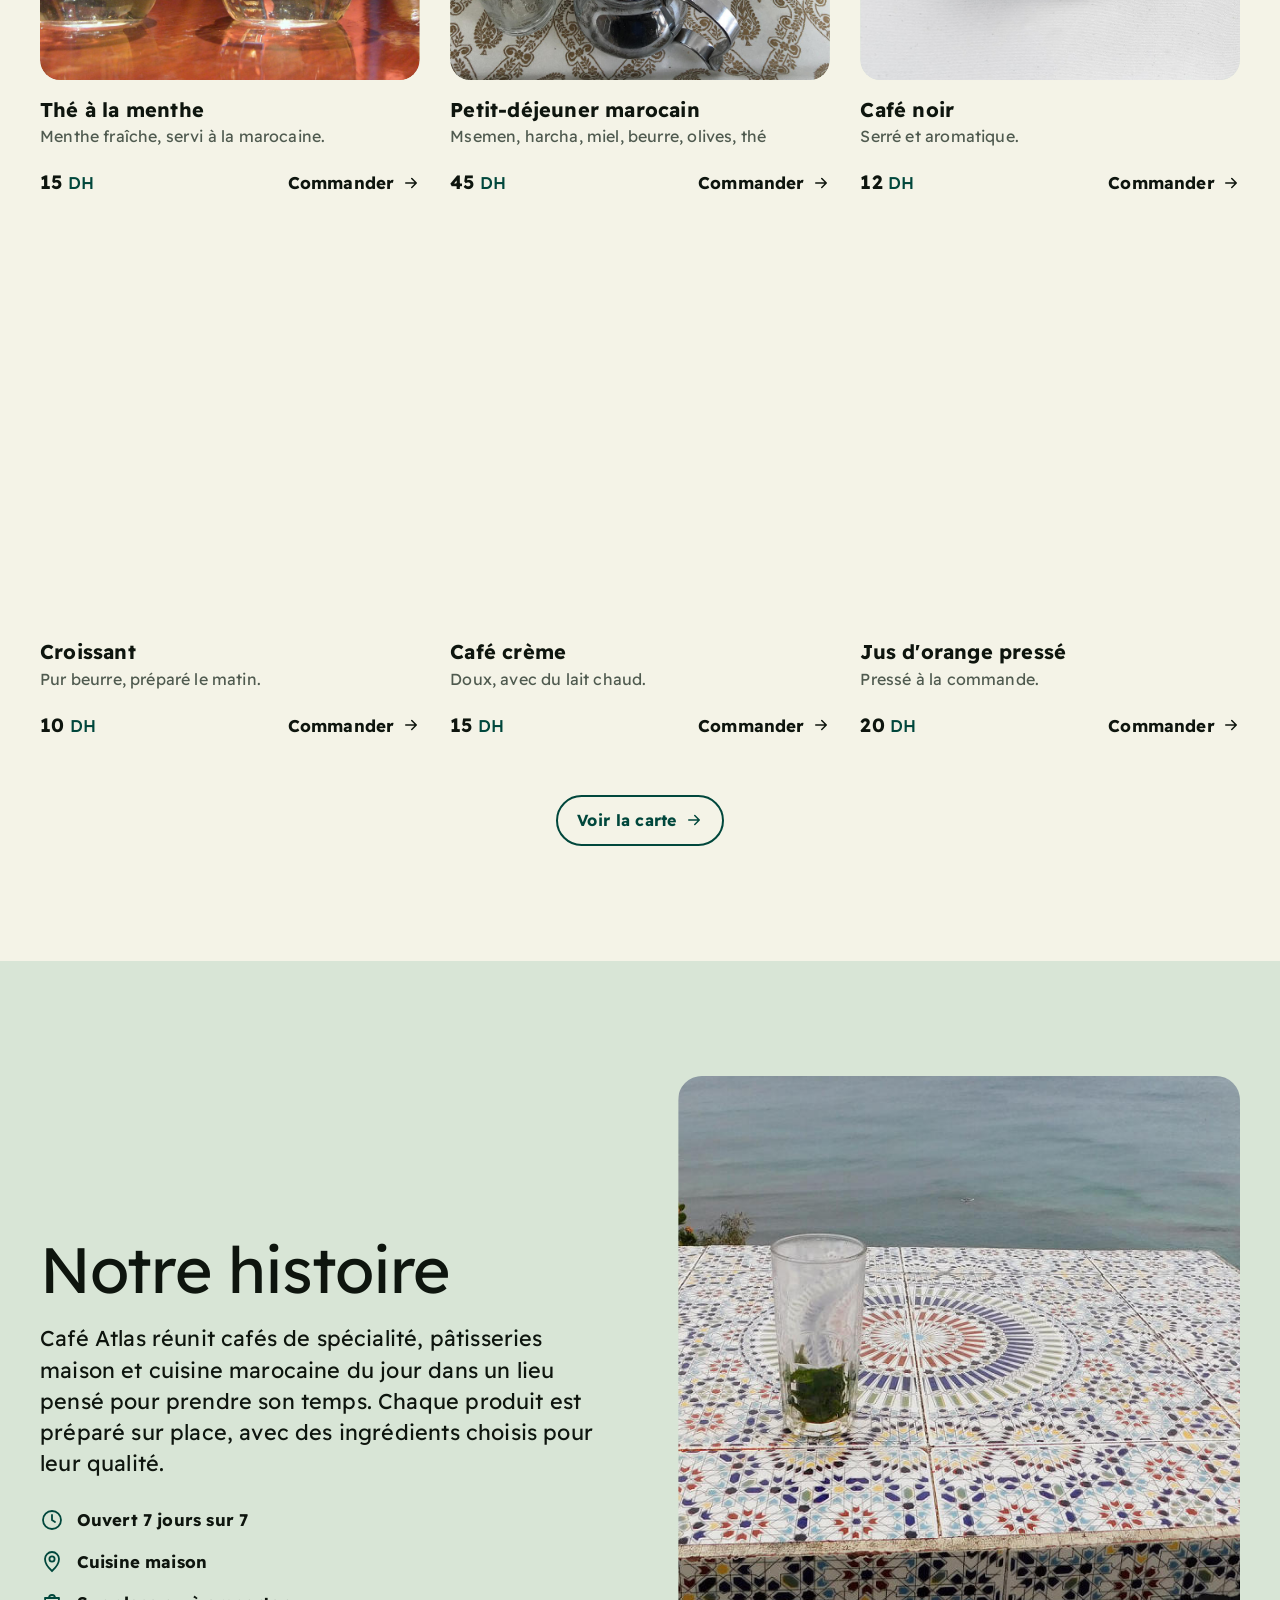
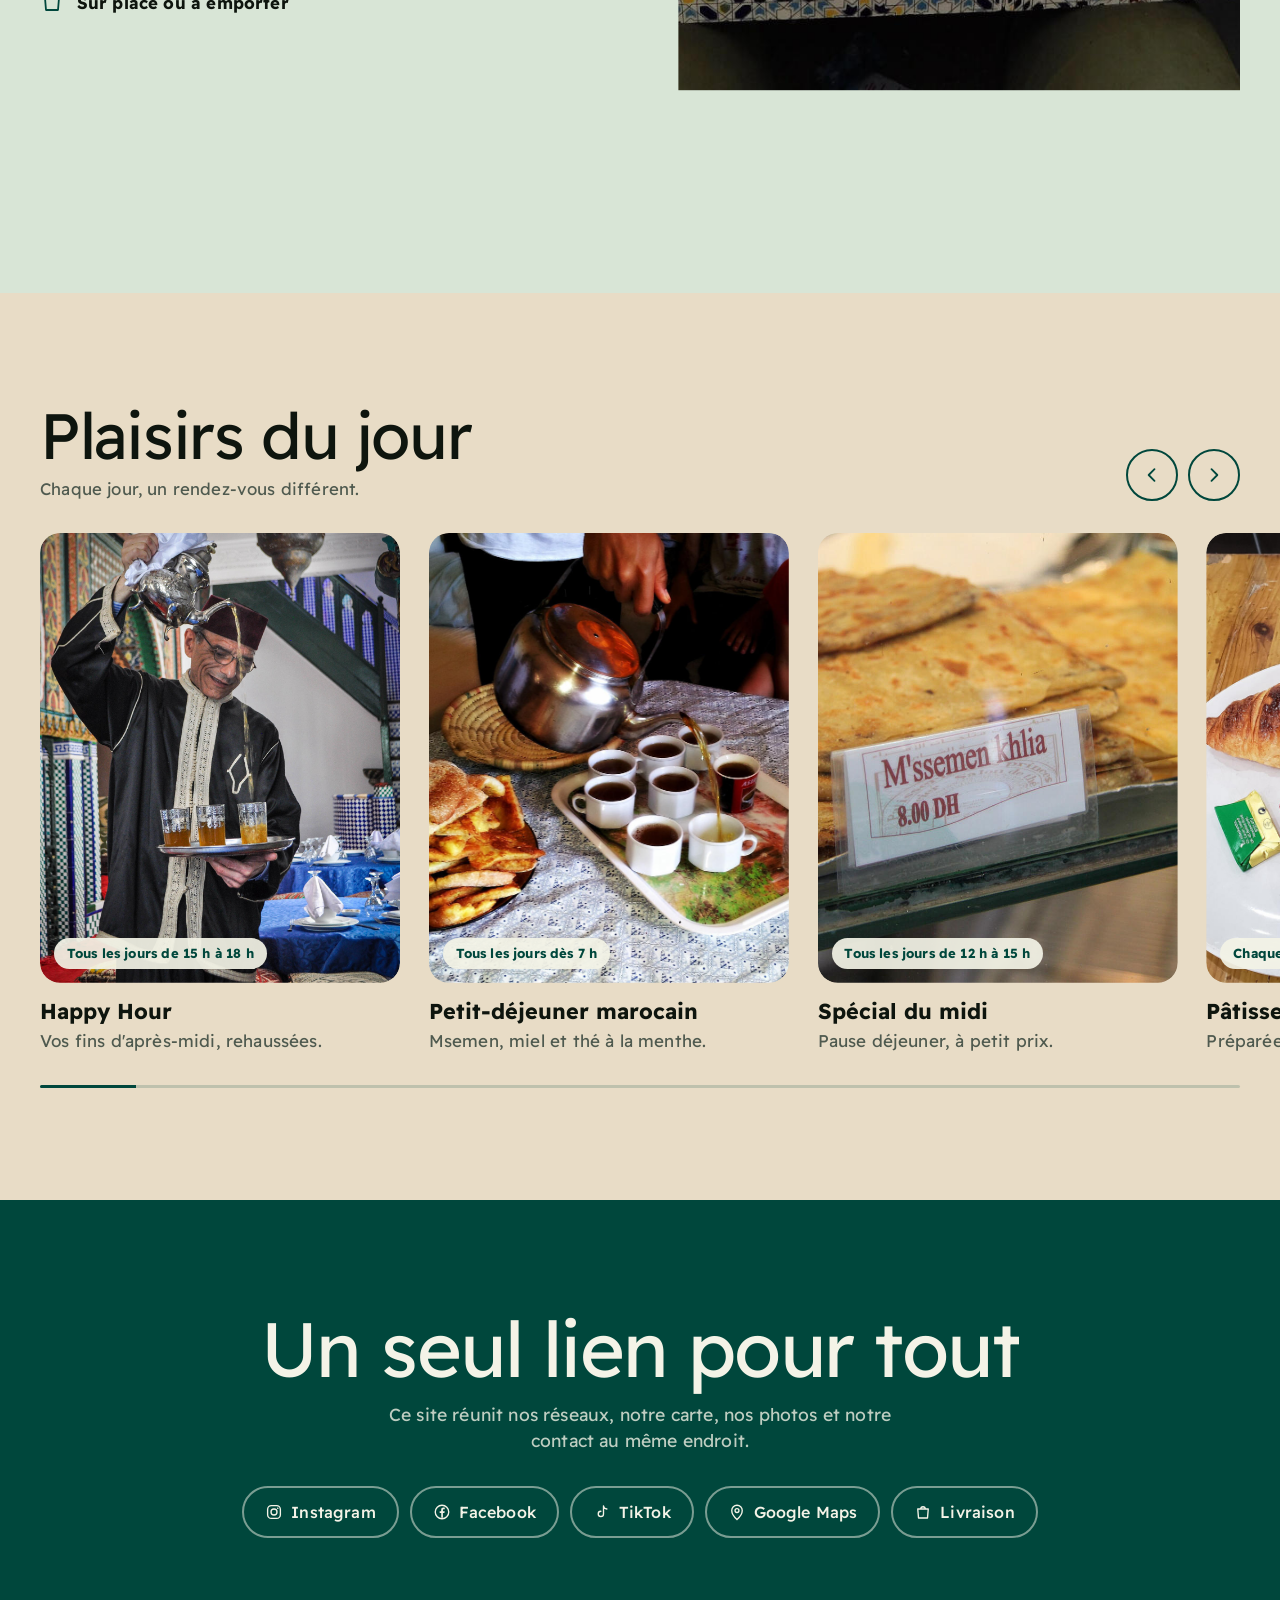
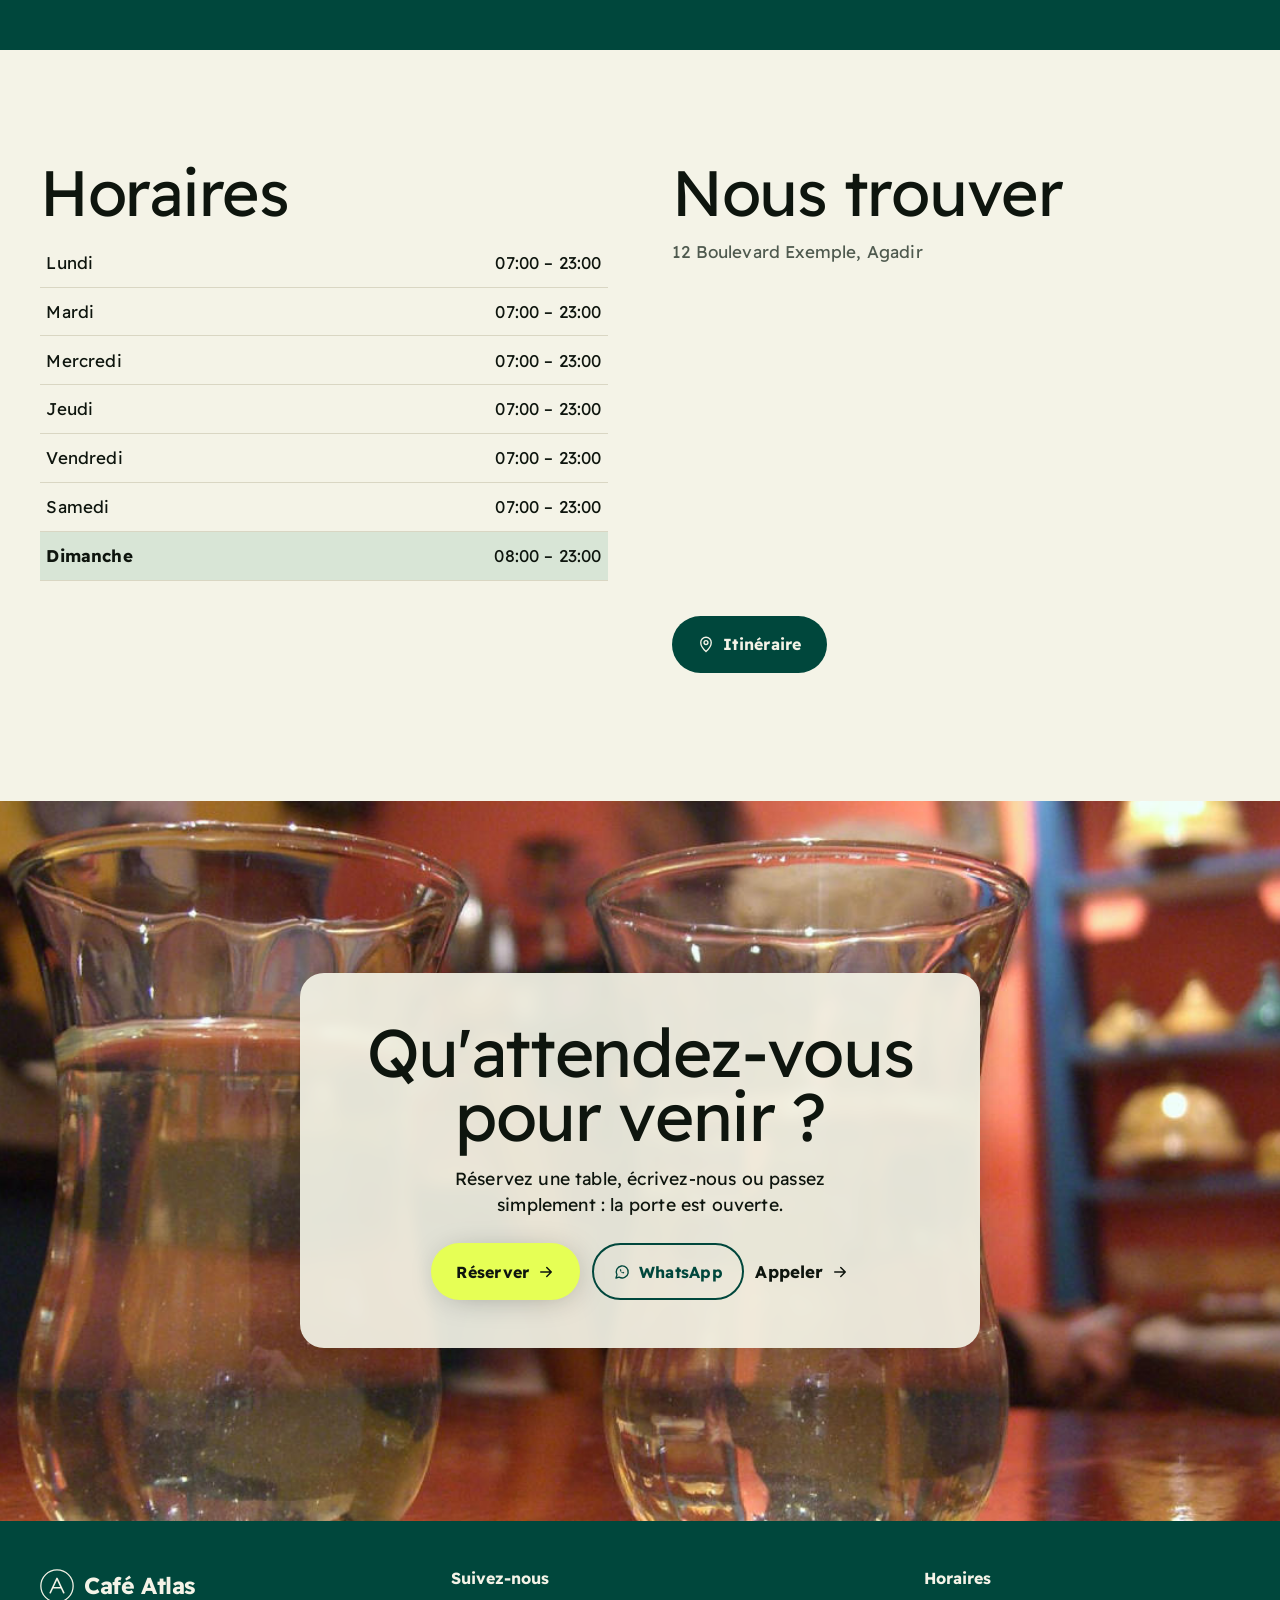
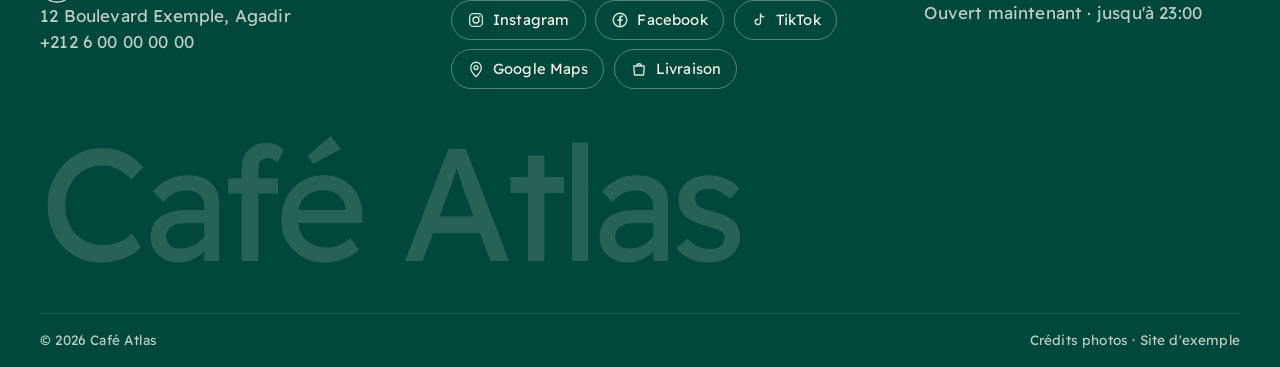
==== commit 01688281: "feat: version 3 du site d'exemple (crème, vert forêt, animations) Nouvel accueil plein écran avec di" ====
--- a/index.html
+++ b/index.html
@@ -6,15 +6,15 @@
 <title data-i18n="ti_home">Café Atlas · Agadir</title>
 <meta name="description" content="Café Atlas à Agadir : cafés, pâtisseries maison et cuisine marocaine du jour. Horaires, carte, photos et réservation par WhatsApp." data-i18n-meta="md_home">
 <meta property="og:title" content="Café Atlas · Agadir"><meta property="og:description" content="Café Atlas à Agadir : cafés, pâtisseries maison et cuisine marocaine du jour. Horaires, carte, photos et réservation par WhatsApp."><meta property="og:type" content="website">
-<meta name="theme-color" content="#C63A26">
-<link rel="icon" href="data:image/svg+xml,%3Csvg xmlns='http://www.w3.org/2000/svg' viewBox='0 0 40 40'%3E%3Crect width='40' height='40' rx='9' fill='%2314181c'/%3E%3Cpath d='M12 28 20 11l8 17M15.5 22h9' fill='none' stroke='%23b8895b' stroke-width='2.4' stroke-linecap='round' stroke-linejoin='round'/%3E%3C/svg%3E">
+<meta name="theme-color" content="#00473c">
+<link rel="icon" href="data:image/svg+xml,%3Csvg xmlns='http://www.w3.org/2000/svg' viewBox='0 0 40 40'%3E%3Crect width='40' height='40' rx='9' fill='%2300473c'/%3E%3Cpath d='M12 28 20 11l8 17M15.5 22h9' fill='none' stroke='%23e6ff55' stroke-width='2.4' stroke-linecap='round' stroke-linejoin='round'/%3E%3C/svg%3E">
 <link rel="canonical" href="https://exemple.ma/">
 <meta property="og:locale" content="fr_MA"><meta property="og:image" content="https://exemple.ma/assets/photos/breakfast.jpg"><meta name="twitter:card" content="summary_large_image">
 <link rel="stylesheet" href="assets/style.css">
 <link rel="preconnect" href="https://fonts.googleapis.com"><link rel="preconnect" href="https://fonts.gstatic.com" crossorigin>
-<link rel="stylesheet" href="https://fonts.googleapis.com/css2?family=Fraunces:ital,opsz,wght@0,9..144,300;0,9..144,500;0,9..144,600;1,9..144,400;1,9..144,600&family=Nunito:wght@400;600;700;800&display=swap">
+<link rel="stylesheet" href="https://fonts.googleapis.com/css2?family=Fraunces:ital,opsz,wght@1,9..144,300&family=Readex+Pro:wght@300;400;500;700&display=swap">
 <link rel="stylesheet" href="assets/fx.css">
-<link rel="stylesheet" href="assets/v2.css">
+<link rel="stylesheet" href="assets/v3.css">
 <script type="application/ld+json">{"@context":"https://schema.org","@type":"CafeOrCoffeeShop","name":"Café Atlas","description":"Café Atlas à Agadir : cafés, pâtisseries maison et cuisine marocaine du jour. Horaires, carte, photos et réservation par WhatsApp.","url":"https://exemple.ma","telephone":"+212 6 00 00 00 00","image":"https://exemple.ma/assets/photos/breakfast.jpg","servesCuisine":"Marocaine","inLanguage":["fr","ar","en"],"hasMenu":"https://exemple.ma/carte.html","address":{"@type":"PostalAddress","streetAddress":"12 Boulevard Exemple","addressLocality":"Agadir","addressCountry":"MA"},"openingHoursSpecification":[{"@type":"OpeningHoursSpecification","dayOfWeek":"Monday","opens":"07:00","closes":"23:00"},{"@type":"OpeningHoursSpecification","dayOfWeek":"Tuesday","opens":"07:00","closes":"23:00"},{"@type":"OpeningHoursSpecification","dayOfWeek":"Wednesday","opens":"07:00","closes":"23:00"},{"@type":"OpeningHoursSpecification","dayOfWeek":"Thursday","opens":"07:00","closes":"23:00"},{"@type":"OpeningHoursSpecification","dayOfWeek":"Friday","opens":"07:00","closes":"23:00"},{"@type":"OpeningHoursSpecification","dayOfWeek":"Saturday","opens":"07:00","closes":"23:00"},{"@type":"OpeningHoursSpecification","dayOfWeek":"Sunday","opens":"08:00","closes":"23:00"}]}</script>
 <script>document.documentElement.classList.add('js')</script>
 </head>
@@ -36,70 +36,72 @@
 </header>
 <main id="main">
 
-<svg width="0" height="0" style="position:absolute" aria-hidden="true" focusable="false"><defs><clipPath id="blobA" clipPathUnits="objectBoundingBox"><path d="M0.5,0.02C0.74,-0.03 0.96,0.13 0.98,0.4C1,0.66 0.88,0.92 0.62,0.98C0.38,1.04 0.1,0.95 0.03,0.7C-0.04,0.45 0.12,0.08 0.5,0.02Z"/></clipPath></defs></svg>
-<div class="red">
-  <svg class="swirl a" viewBox="0 0 400 400" aria-hidden="true"><path fill="currentColor" d="M60 40c70-40 150 10 190 60s40 90 10 130-20 60 30 90 60 70 0 90-130 0-170-50-30-90-70-120S-10 80 60 40z"/></svg><svg class="swirl b" viewBox="0 0 400 400" aria-hidden="true"><path fill="currentColor" d="M60 40c70-40 150 10 190 60s40 90 10 130-20 60 30 90 60 70 0 90-130 0-170-50-30-90-70-120S-10 80 60 40z"/></svg><svg class="swirl c" viewBox="0 0 400 400" aria-hidden="true"><path fill="currentColor" d="M60 40c70-40 150 10 190 60s40 90 10 130-20 60 30 90 60 70 0 90-130 0-170-50-30-90-70-120S-10 80 60 40z"/></svg>
-  <section class="vh" aria-labelledby="h1">
-    <div class="wrap vh-in">
-      <div class="vh-t">
-        <h1 id="h1"><span data-split data-i18n="vh1">Toutes les raisons</span><span class="l2" data-split data-i18n="vh2">de s'attarder</span></h1>
-        <p class="vh-p" data-reveal style="--i:2"><span data-i18n="vh_p"></span></p>
-        <p class="status" data-reveal style="--i:3"><span class="dot"></span><span class="js-status" data-i18n="open_now">Ouvert maintenant</span></p>
-        <div class="bar" data-reveal style="--i:4"><a href="carte.html" data-i18n="cta_menu">Voir la carte</a><a href="contact.html" data-i18n="nav_contact">Réserver</a><a data-wa href="https://wa.me/212600000000" data-i18n="wa">WhatsApp</a><a href="https://www.google.com/maps/search/?api=1&query=Agadir%2C%20Maroc" target="_blank" rel="noopener" data-i18n="route">Itinéraire</a></div>
-      </div>
-      <div class="vh-photo" aria-hidden="true">
-        <div class="vh-blob"><div class="vs" style="--n:0"><img src="assets/photos/breakfast.jpg" alt="" width="1280" height="853" fetchpriority="high"></div><div class="vs" style="--n:1"><img src="assets/photos/cups.jpg" alt="" width="1280" height="853"></div><div class="vs" style="--n:2"><img src="assets/photos/cafe.jpg" alt="" width="1280" height="853"></div></div>
-        <div class="cir c1"><img src="assets/photos/tea.jpg" alt="" width="300" height="300"></div>
-        <div class="cir c2"><img src="assets/photos/croissant.jpg" alt="" width="300" height="300"></div>
-        <div class="vh-cap"><span style="--n:0" data-i18n="hl1_t">Petit-déjeuner marocain</span><span style="--n:1" data-i18n="hl3_t">Café de spécialité</span><span style="--n:2" data-i18n="g2">La terrasse</span></div>
-      </div>
+<section class="sgh" aria-labelledby="h1">
+  <div class="sgh-media" aria-hidden="true"><div class="sgs" style="--n:0"><img src="assets/photos/breakfast.jpg" alt="" width="1280" height="960" fetchpriority="high"></div><div class="sgs" style="--n:1"><img src="assets/photos/tea2.jpg" alt="" width="1280" height="1921" loading="lazy"></div><div class="sgs" style="--n:2"><img src="assets/photos/cups.jpg" alt="" width="1280" height="855" loading="lazy"></div></div>
+  <button class="sgh-pause" type="button" aria-pressed="false" data-i18n-aria="pause_l" aria-label="Mettre les animations en pause"><svg class="i-pause" viewBox="0 0 24 24" aria-hidden="true"><path d="M9 6v12M15 6v12" fill="none" stroke="currentColor" stroke-width="2.4" stroke-linecap="round"/></svg><svg class="i-play" viewBox="0 0 24 24" aria-hidden="true"><path d="M8 5.5v13l11-6.5z" fill="currentColor"/></svg></button>
+  <div class="sgh-cap" aria-hidden="true"><span style="--n:0" data-i18n="hl1_t"></span><span style="--n:1" data-i18n="i_tea"></span><span style="--n:2" data-i18n="hl3_t"></span></div>
+  <div class="wrap sgh-in">
+    <div class="sgh-panel">
+      <p class="eyebrow-sg" data-i18n="sg_eyebrow">Café à Agadir</p>
+      <h1 id="h1"><span class="ln"><span data-i18n="vh1">Toutes les raisons</span></span><span class="ln l2"><span data-i18n="vh2">de s'attarder</span></span></h1>
+      <p class="sgh-p" data-i18n="vh_p"></p>
+      <div class="sgh-cta"><a class="btn btn-gold" href="carte.html"><span data-i18n="cta_menu">Voir la carte</span><svg class="arw" viewBox="0 0 24 24" aria-hidden="true"><path d="M5 12h14M13 6l6 6-6 6" fill="none" stroke="currentColor" stroke-width="2" stroke-linecap="round" stroke-linejoin="round"/></svg></a><a class="glink" href="contact.html"><span data-i18n="nav_contact">Réserver</span><svg class="arw" viewBox="0 0 24 24" aria-hidden="true"><path d="M5 12h14M13 6l6 6-6 6" fill="none" stroke="currentColor" stroke-width="2" stroke-linecap="round" stroke-linejoin="round"/></svg></a></div>
+      <p class="status"><span class="dot"></span><span class="js-status" data-i18n="open_now">Ouvert maintenant</span></p>
     </div>
-  </section>
-  <section class="mn" aria-labelledby="mn-h">
-    <div class="fl f1" aria-hidden="true"><img src="assets/photos/msemen.jpg" alt="" loading="lazy" width="240" height="240"></div>
-    <div class="fl f2" aria-hidden="true"><img src="assets/photos/espresso.jpg" alt="" loading="lazy" width="240" height="240"></div>
-    <div class="fl f3" aria-hidden="true"><img src="assets/photos/juice.jpg" alt="" loading="lazy" width="240" height="240"></div>
-    <div class="fl f4" aria-hidden="true"><img src="assets/photos/tea2.jpg" alt="" loading="lazy" width="240" height="240"></div>
-    <div class="wrap">
-      <h2 id="mn-h"><span data-split data-i18n="mn_t">Un choix pour tous les goûts</span></h2>
-      <p data-reveal style="--i:1"><span data-i18n="mn_p"></span></p>
-      <a class="btn btn-cream" href="carte.html" data-reveal style="--i:2" data-i18n="cta_menu">Voir la carte</a>
-    </div>
-  </section>
-</div>
-<section class="dl" aria-labelledby="dl-h">
-  <h2 class="sr" id="dl-h" data-i18n="dl_t">Plaisirs du jour</h2>
-  <svg class="arc" viewBox="0 0 560 150" aria-hidden="true" focusable="false"><path id="arcp" d="M20 130 Q280 -30 540 130" fill="none"/><text text-anchor="middle"><textPath href="#arcp" startOffset="50%" data-i18n="dl_t">Plaisirs du jour</textPath></text></svg>
-  <div class="cv" tabindex="0" aria-label="Plaisirs du jour"><article class="sl" data-bg="#25706B"><div class="rg"><img src="assets/photos/juice.jpg" alt="" loading="lazy" width="640" height="640"></div><h3 data-i18n="sp1_t"></h3><p class="s" data-i18n="sp1_s"></p><span class="w" data-i18n="sp1_w"></span></article><article class="sl" data-bg="#5F6E24"><div class="rg"><img src="assets/photos/breakfast3.jpg" alt="" loading="lazy" width="640" height="640"></div><h3 data-i18n="sp2_t"></h3><p class="s" data-i18n="sp2_s"></p><span class="w" data-i18n="sp2_w"></span></article><article class="sl" data-bg="#8F5A10"><div class="rg"><img src="assets/photos/msemen.jpg" alt="" loading="lazy" width="640" height="640"></div><h3 data-i18n="sp3_t"></h3><p class="s" data-i18n="sp3_s"></p><span class="w" data-i18n="sp3_w"></span></article><article class="sl" data-bg="#7A3347"><div class="rg"><img src="assets/photos/croissant.jpg" alt="" loading="lazy" width="640" height="640"></div><h3 data-i18n="sp4_t"></h3><p class="s" data-i18n="sp4_s"></p><span class="w" data-i18n="sp4_w"></span></article><article class="sl" data-bg="#C63A26"><div class="rg"><img src="assets/photos/espresso.jpg" alt="" loading="lazy" width="640" height="640"></div><h3 data-i18n="sp5_t"></h3><p class="s" data-i18n="sp5_s"></p><span class="w" data-i18n="sp5_w"></span></article></div>
-  <div class="cv-nav"><button class="cv-prev" type="button" data-i18n-aria="prev" aria-label="Précédent"><svg viewBox="0 0 24 24" aria-hidden="true"><path d="M15 5l-7 7 7 7" fill="none" stroke="currentColor" stroke-width="2.2" stroke-linecap="round" stroke-linejoin="round"/></svg></button><div class="dots"><button type="button" aria-label="1"></button><button type="button" aria-label="2"></button><button type="button" aria-label="3"></button><button type="button" aria-label="4"></button><button type="button" aria-label="5"></button></div><button class="cv-next" type="button" data-i18n-aria="next" aria-label="Suivant"><svg viewBox="0 0 24 24" aria-hidden="true"><path d="M15 5l-7 7 7 7" fill="none" stroke="currentColor" stroke-width="2.2" stroke-linecap="round" stroke-linejoin="round"/></svg></button></div>
-</section>
-<section class="pull" aria-label="En une phrase">
-  <svg class="swirl a" viewBox="0 0 400 400" aria-hidden="true"><path fill="currentColor" d="M60 40c70-40 150 10 190 60s40 90 10 130-20 60 30 90 60 70 0 90-130 0-170-50-30-90-70-120S-10 80 60 40z"/></svg>
-  <div class="wrap"><p data-scrub data-i18n="pull">Ouvert 7 jours sur 7. Un site en français, en arabe et en anglais. Une réservation en un message.</p></div>
-</section>
-<section class="sec">
-  <div class="wrap two">
-    <div data-reveal style="--i:0"><h2><span data-split data-i18n="about_t">Notre histoire</span></h2><p class="big"><span data-i18n="about_p" data-scrub>Café Atlas réunit cafés de spécialité, pâtisseries maison et cuisine marocaine du jour dans un lieu pensé pour prendre son temps. Chaque produit est préparé sur place, avec des ingrédients choisis pour leur qualité.</span></p></div>
-    <ul class="facts" data-reveal style="--i:1"><li><svg viewBox="0 0 24 24" aria-hidden="true"><circle cx="12" cy="12" r="9" fill="none" stroke="currentColor" stroke-width="1.8"/><path d="M12 7v5l3 2" fill="none" stroke="currentColor" stroke-width="1.8" stroke-linecap="round"/></svg><span data-i18n="fact1">Ouvert 7 jours sur 7</span></li><li><svg viewBox="0 0 24 24" aria-hidden="true"><path d="M12 22s7-6.2 7-12a7 7 0 1 0-14 0c0 5.8 7 12 7 12z" fill="none" stroke="currentColor" stroke-width="1.8"/><circle cx="12" cy="10" r="2.6" fill="none" stroke="currentColor" stroke-width="1.8"/></svg><span data-i18n="fact2">Cuisine maison</span></li><li><svg viewBox="0 0 24 24" aria-hidden="true"><path d="M5 8h14l-1 12H6L5 8z" fill="none" stroke="currentColor" stroke-width="1.8" stroke-linejoin="round"/><path d="M9 8a3 3 0 0 1 6 0" fill="none" stroke="currentColor" stroke-width="1.8"/></svg><span data-i18n="fact3">Sur place ou à emporter</span></li></ul>
+    <div class="sgh-bars" aria-hidden="true"><span><i style="--n:0"></i></span><span><i style="--n:1"></i></span><span><i style="--n:2"></i></span></div>
   </div>
 </section>
-<section class="sec">
-  <div class="wrap"><h2><span data-split data-i18n="hub_t">Un seul lien pour tout</span></h2><p class="mut" data-reveal style="--i:1"><span data-i18n="hub_p">Ce site réunit nos réseaux, notre carte, nos photos et notre contact au même endroit.</span></p>
-    <div class="fx" data-reveal style="--i:2"><iframe title="Animation : nos réseaux au même endroit" src="assets/effect-dock.html" loading="lazy"></iframe></div>
-    <div data-reveal style="--i:3"><ul class="soc"><li><a class="pill" href="#" title="Lien à renseigner" aria-label="Instagram"><svg viewBox="0 0 24 24" aria-hidden="true"><rect x="3.5" y="3.5" width="17" height="17" rx="5" fill="none" stroke="currentColor" stroke-width="1.8"/><circle cx="12" cy="12" r="4" fill="none" stroke="currentColor" stroke-width="1.8"/><circle cx="17" cy="7" r="1.1" fill="currentColor"/></svg><span>Instagram</span></a></li><li><a class="pill" href="#" title="Lien à renseigner" aria-label="Facebook"><svg viewBox="0 0 24 24" aria-hidden="true"><circle cx="12" cy="12" r="9" fill="none" stroke="currentColor" stroke-width="1.8"/><path d="M13.2 19.5v-6.2h2l.4-2.4h-2.4V9.5c0-.7.3-1.2 1.300-1.200h1.200V6.200c-.2 0-1-.1-1.800-.1-1.900 0-3 1.100-3 3.100v1.700H8.900v2.400h2.100v6.200z" fill="currentColor"/></svg><span>Facebook</span></a></li><li><a class="pill" href="#" title="Lien à renseigner" aria-label="TikTok"><svg viewBox="0 0 24 24" aria-hidden="true"><path d="M14 4v10.5a3.500 3.500 0 1 1-3.500-3.500M14 4c.4 2.300 2 3.800 4.500 4" fill="none" stroke="currentColor" stroke-width="1.8" stroke-linecap="round"/></svg><span>TikTok</span></a></li><li><a class="pill" href="#" title="Lien à renseigner" aria-label="Google Maps"><svg viewBox="0 0 24 24" aria-hidden="true"><path d="M12 22s7-6.2 7-12a7 7 0 1 0-14 0c0 5.8 7 12 7 12z" fill="none" stroke="currentColor" stroke-width="1.8"/><circle cx="12" cy="10" r="2.6" fill="none" stroke="currentColor" stroke-width="1.8"/></svg><span>Google Maps</span></a></li><li><a class="pill" href="#" title="Lien à renseigner" aria-label="Livraison"><svg viewBox="0 0 24 24" aria-hidden="true"><path d="M5 8h14l-1 12H6L5 8z" fill="none" stroke="currentColor" stroke-width="1.8" stroke-linejoin="round"/><path d="M9 8a3 3 0 0 1 6 0" fill="none" stroke="currentColor" stroke-width="1.8"/></svg><span data-i18n="delivery">Livraison</span></a></li></ul></div>
+<div class="mq" dir="ltr" aria-hidden="true"><div class="mq-t"><div><span data-i18n="i_tea"></span><svg viewBox="0 0 24 24" aria-hidden="true"><path fill="currentColor" d="M12 2l2.6 4.2L19 5l-1.2 4.4L22 12l-4.2 2.6L19 19l-4.4-1.2L12 22l-2.6-4.2L5 19l1.2-4.4L2 12l4.2-2.6L5 5l4.4 1.2z"/></svg><span data-i18n="hl1_t"></span><svg viewBox="0 0 24 24" aria-hidden="true"><path fill="currentColor" d="M12 2l2.6 4.2L19 5l-1.2 4.4L22 12l-4.2 2.6L19 19l-4.4-1.2L12 22l-2.6-4.2L5 19l1.2-4.4L2 12l4.2-2.6L5 5l4.4 1.2z"/></svg><span data-i18n="hl2_t"></span><svg viewBox="0 0 24 24" aria-hidden="true"><path fill="currentColor" d="M12 2l2.6 4.2L19 5l-1.2 4.4L22 12l-4.2 2.6L19 19l-4.4-1.2L12 22l-2.6-4.2L5 19l1.2-4.4L2 12l4.2-2.6L5 5l4.4 1.2z"/></svg><span data-i18n="hl3_t"></span><svg viewBox="0 0 24 24" aria-hidden="true"><path fill="currentColor" d="M12 2l2.6 4.2L19 5l-1.2 4.4L22 12l-4.2 2.6L19 19l-4.4-1.2L12 22l-2.6-4.2L5 19l1.2-4.4L2 12l4.2-2.6L5 5l4.4 1.2z"/></svg><span data-i18n="i_oj"></span><svg viewBox="0 0 24 24" aria-hidden="true"><path fill="currentColor" d="M12 2l2.6 4.2L19 5l-1.2 4.4L22 12l-4.2 2.6L19 19l-4.4-1.2L12 22l-2.6-4.2L5 19l1.2-4.4L2 12l4.2-2.6L5 5l4.4 1.2z"/></svg></div><div><span data-i18n="i_tea"></span><svg viewBox="0 0 24 24" aria-hidden="true"><path fill="currentColor" d="M12 2l2.6 4.2L19 5l-1.2 4.4L22 12l-4.2 2.6L19 19l-4.4-1.2L12 22l-2.6-4.2L5 19l1.2-4.4L2 12l4.2-2.6L5 5l4.4 1.2z"/></svg><span data-i18n="hl1_t"></span><svg viewBox="0 0 24 24" aria-hidden="true"><path fill="currentColor" d="M12 2l2.6 4.2L19 5l-1.2 4.4L22 12l-4.2 2.6L19 19l-4.4-1.2L12 22l-2.6-4.2L5 19l1.2-4.4L2 12l4.2-2.6L5 5l4.4 1.2z"/></svg><span data-i18n="hl2_t"></span><svg viewBox="0 0 24 24" aria-hidden="true"><path fill="currentColor" d="M12 2l2.6 4.2L19 5l-1.2 4.4L22 12l-4.2 2.6L19 19l-4.4-1.2L12 22l-2.6-4.2L5 19l1.2-4.4L2 12l4.2-2.6L5 5l4.4 1.2z"/></svg><span data-i18n="hl3_t"></span><svg viewBox="0 0 24 24" aria-hidden="true"><path fill="currentColor" d="M12 2l2.6 4.2L19 5l-1.2 4.4L22 12l-4.2 2.6L19 19l-4.4-1.2L12 22l-2.6-4.2L5 19l1.2-4.4L2 12l4.2-2.6L5 5l4.4 1.2z"/></svg><span data-i18n="i_oj"></span><svg viewBox="0 0 24 24" aria-hidden="true"><path fill="currentColor" d="M12 2l2.6 4.2L19 5l-1.2 4.4L22 12l-4.2 2.6L19 19l-4.4-1.2L12 22l-2.6-4.2L5 19l1.2-4.4L2 12l4.2-2.6L5 5l4.4 1.2z"/></svg></div></div></div>
+<section class="mn3" aria-labelledby="mn-h">
+  <div class="wrap">
+    <div class="mn3-head">
+      <h2 id="mn-h"><span data-split data-i18n="mn_t">Un choix pour tous les goûts</span></h2>
+      <div class="tabs" role="group" data-i18n-aria="filter_l" aria-label="Filtrer la carte"><button type="button" data-f="all" aria-pressed="true" data-i18n="f_all">Tout</button><button type="button" data-f="drinks" aria-pressed="false" data-i18n="tab_drinks">Boissons</button><button type="button" data-f="morning" aria-pressed="false" data-i18n="tab_morning">Le matin</button><i class="tdot" aria-hidden="true"></i></div>
+    </div>
+    <div class="pgrid">
+      <article class="pc" data-cat="drinks"><div class="pc-ph rv" style="--i:0"><img src="assets/photos/tea.jpg" alt="" loading="lazy" width="640" height="640"></div><h3 data-i18n="i_tea"></h3><p class="pc-d" data-i18n="pc_tea_d"></p><div class="pc-f"><span class="pc-p" dir="ltr"><b>15</b> <span data-i18n="cur">DH</span></span><a class="glink" data-order="i_tea" href="https://wa.me/212600000000"><span data-i18n="order">Commander</span><svg class="arw" viewBox="0 0 24 24" aria-hidden="true"><path d="M5 12h14M13 6l6 6-6 6" fill="none" stroke="currentColor" stroke-width="2" stroke-linecap="round" stroke-linejoin="round"/></svg></a></div></article>
+      <article class="pc" data-cat="morning"><div class="pc-ph rv" style="--i:1"><img src="assets/photos/breakfast2.jpg" alt="" loading="lazy" width="640" height="640"></div><h3 data-i18n="i_bf"></h3><p class="pc-d" data-i18n="i_bf_d"></p><div class="pc-f"><span class="pc-p" dir="ltr"><b>45</b> <span data-i18n="cur">DH</span></span><a class="glink" data-order="i_bf" href="https://wa.me/212600000000"><span data-i18n="order">Commander</span><svg class="arw" viewBox="0 0 24 24" aria-hidden="true"><path d="M5 12h14M13 6l6 6-6 6" fill="none" stroke="currentColor" stroke-width="2" stroke-linecap="round" stroke-linejoin="round"/></svg></a></div></article>
+      <article class="pc" data-cat="drinks"><div class="pc-ph rv" style="--i:2"><img src="assets/photos/espresso.jpg" alt="" loading="lazy" width="640" height="640"></div><h3 data-i18n="i_black"></h3><p class="pc-d" data-i18n="pc_black_d"></p><div class="pc-f"><span class="pc-p" dir="ltr"><b>12</b> <span data-i18n="cur">DH</span></span><a class="glink" data-order="i_black" href="https://wa.me/212600000000"><span data-i18n="order">Commander</span><svg class="arw" viewBox="0 0 24 24" aria-hidden="true"><path d="M5 12h14M13 6l6 6-6 6" fill="none" stroke="currentColor" stroke-width="2" stroke-linecap="round" stroke-linejoin="round"/></svg></a></div></article>
+      <article class="pc" data-cat="morning"><div class="pc-ph rv" style="--i:0"><img src="assets/photos/croissant.jpg" alt="" loading="lazy" width="640" height="640"><span class="badge" data-i18n="badge_home">Fait maison</span></div><h3 data-i18n="i_cr"></h3><p class="pc-d" data-i18n="pc_cr_d"></p><div class="pc-f"><span class="pc-p" dir="ltr"><b>10</b> <span data-i18n="cur">DH</span></span><a class="glink" data-order="i_cr" href="https://wa.me/212600000000"><span data-i18n="order">Commander</span><svg class="arw" viewBox="0 0 24 24" aria-hidden="true"><path d="M5 12h14M13 6l6 6-6 6" fill="none" stroke="currentColor" stroke-width="2" stroke-linecap="round" stroke-linejoin="round"/></svg></a></div></article>
+      <article class="pc" data-cat="drinks"><div class="pc-ph rv" style="--i:1"><img src="assets/photos/sun.jpg" alt="" loading="lazy" width="640" height="640"></div><h3 data-i18n="i_cream"></h3><p class="pc-d" data-i18n="pc_cream_d"></p><div class="pc-f"><span class="pc-p" dir="ltr"><b>15</b> <span data-i18n="cur">DH</span></span><a class="glink" data-order="i_cream" href="https://wa.me/212600000000"><span data-i18n="order">Commander</span><svg class="arw" viewBox="0 0 24 24" aria-hidden="true"><path d="M5 12h14M13 6l6 6-6 6" fill="none" stroke="currentColor" stroke-width="2" stroke-linecap="round" stroke-linejoin="round"/></svg></a></div></article>
+      <article class="pc" data-cat="drinks"><div class="pc-ph rv" style="--i:2"><img src="assets/photos/juice.jpg" alt="" loading="lazy" width="640" height="640"></div><h3 data-i18n="i_oj"></h3><p class="pc-d" data-i18n="pc_oj_d"></p><div class="pc-f"><span class="pc-p" dir="ltr"><b>20</b> <span data-i18n="cur">DH</span></span><a class="glink" data-order="i_oj" href="https://wa.me/212600000000"><span data-i18n="order">Commander</span><svg class="arw" viewBox="0 0 24 24" aria-hidden="true"><path d="M5 12h14M13 6l6 6-6 6" fill="none" stroke="currentColor" stroke-width="2" stroke-linecap="round" stroke-linejoin="round"/></svg></a></div></article>
+    </div>
+    <div class="mn3-more"><a class="btn btn-ghost" href="carte.html"><span data-i18n="cta_menu">Voir la carte</span><svg class="arw" viewBox="0 0 24 24" aria-hidden="true"><path d="M5 12h14M13 6l6 6-6 6" fill="none" stroke="currentColor" stroke-width="2" stroke-linecap="round" stroke-linejoin="round"/></svg></a></div>
   </div>
 </section>
-<section class="sec alt">
+<section class="split" aria-labelledby="st-h">
+  <div class="wrap split-in">
+    <div>
+      <h2 id="st-h"><span data-split data-i18n="about_t">Notre histoire</span></h2>
+      <p class="big"><span data-scrub data-i18n="about_p"></span></p>
+      <ul class="ffacts"><li><svg viewBox="0 0 24 24" aria-hidden="true"><circle cx="12" cy="12" r="9" fill="none" stroke="currentColor" stroke-width="1.8"/><path d="M12 7v5l3 2" fill="none" stroke="currentColor" stroke-width="1.8" stroke-linecap="round"/></svg><span data-i18n="fact1"></span></li><li><svg viewBox="0 0 24 24" aria-hidden="true"><path d="M12 22s7-6.2 7-12a7 7 0 1 0-14 0c0 5.8 7 12 7 12z" fill="none" stroke="currentColor" stroke-width="1.8"/><circle cx="12" cy="10" r="2.6" fill="none" stroke="currentColor" stroke-width="1.8"/></svg><span data-i18n="fact2"></span></li><li><svg viewBox="0 0 24 24" aria-hidden="true"><path d="M5 8h14l-1 12H6L5 8z" fill="none" stroke="currentColor" stroke-width="1.8" stroke-linejoin="round"/><path d="M9 8a3 3 0 0 1 6 0" fill="none" stroke="currentColor" stroke-width="1.8"/></svg><span data-i18n="fact3"></span></li></ul>
+    </div>
+    <div class="split-ph rv"><img src="assets/photos/cafe.jpg" alt="" loading="lazy" width="1280" height="960"></div>
+  </div>
+</section>
+<section class="rail-sec" aria-labelledby="dl-h">
+  <div class="wrap rail-head">
+    <div><h2 id="dl-h"><span data-split data-i18n="dl_t">Plaisirs du jour</span></h2><p data-i18n="rail_p"></p></div>
+    <div class="rail-nav"><button class="rail-prev" type="button" data-i18n-aria="prev" aria-label="Précédent"><svg viewBox="0 0 24 24" aria-hidden="true"><path d="M15 5l-7 7 7 7" fill="none" stroke="currentColor" stroke-width="2.2" stroke-linecap="round" stroke-linejoin="round"/></svg></button><button class="rail-next" type="button" data-i18n-aria="next" aria-label="Suivant"><svg viewBox="0 0 24 24" aria-hidden="true"><path d="M15 5l-7 7 7 7" fill="none" stroke="currentColor" stroke-width="2.2" stroke-linecap="round" stroke-linejoin="round"/></svg></button></div>
+  </div>
+  <div class="rail" tabindex="0" role="region" data-i18n-aria="dl_t" aria-label="Plaisirs du jour"><article class="rc"><div class="rc-ph rv" style="--i:0"><img src="assets/photos/tea2.jpg" alt="" loading="lazy" width="640" height="800" draggable="false"><span class="rc-w" data-i18n="sp1_w"></span></div><h3 data-i18n="sp1_t"></h3><p data-i18n="sp1_s"></p></article><article class="rc"><div class="rc-ph rv" style="--i:1"><img src="assets/photos/breakfast3.jpg" alt="" loading="lazy" width="640" height="800" draggable="false"><span class="rc-w" data-i18n="sp2_w"></span></div><h3 data-i18n="sp2_t"></h3><p data-i18n="sp2_s"></p></article><article class="rc"><div class="rc-ph rv" style="--i:2"><img src="assets/photos/msemen.jpg" alt="" loading="lazy" width="640" height="800" draggable="false"><span class="rc-w" data-i18n="sp3_w"></span></div><h3 data-i18n="sp3_t"></h3><p data-i18n="sp3_s"></p></article><article class="rc"><div class="rc-ph rv" style="--i:3"><img src="assets/photos/croissant.jpg" alt="" loading="lazy" width="640" height="800" draggable="false"><span class="rc-w" data-i18n="sp4_w"></span></div><h3 data-i18n="sp4_t"></h3><p data-i18n="sp4_s"></p></article><article class="rc"><div class="rc-ph rv" style="--i:4"><img src="assets/photos/cups.jpg" alt="" loading="lazy" width="640" height="800" draggable="false"><span class="rc-w" data-i18n="sp5_w"></span></div><h3 data-i18n="sp5_t"></h3><p data-i18n="sp5_s"></p></article></div>
+  <div class="rail-bar" aria-hidden="true"><i></i></div>
+</section>
+<section class="social" aria-labelledby="so-h">
+  <div class="wrap"><h2 id="so-h"><span data-split data-i18n="hub_t">Un seul lien pour tout</span></h2><p data-i18n="hub_p"></p>
+  <ul class="soc"><li><a class="pill" href="#" title="Lien à renseigner" aria-label="Instagram"><svg viewBox="0 0 24 24" aria-hidden="true"><rect x="3.5" y="3.5" width="17" height="17" rx="5" fill="none" stroke="currentColor" stroke-width="1.8"/><circle cx="12" cy="12" r="4" fill="none" stroke="currentColor" stroke-width="1.8"/><circle cx="17" cy="7" r="1.1" fill="currentColor"/></svg><span>Instagram</span></a></li><li><a class="pill" href="#" title="Lien à renseigner" aria-label="Facebook"><svg viewBox="0 0 24 24" aria-hidden="true"><circle cx="12" cy="12" r="9" fill="none" stroke="currentColor" stroke-width="1.8"/><path d="M13.2 19.5v-6.2h2l.4-2.4h-2.4V9.5c0-.7.3-1.2 1.300-1.200h1.200V6.200c-.2 0-1-.1-1.800-.1-1.900 0-3 1.100-3 3.100v1.700H8.900v2.400h2.100v6.200z" fill="currentColor"/></svg><span>Facebook</span></a></li><li><a class="pill" href="#" title="Lien à renseigner" aria-label="TikTok"><svg viewBox="0 0 24 24" aria-hidden="true"><path d="M14 4v10.5a3.500 3.500 0 1 1-3.500-3.500M14 4c.4 2.300 2 3.800 4.500 4" fill="none" stroke="currentColor" stroke-width="1.8" stroke-linecap="round"/></svg><span>TikTok</span></a></li><li><a class="pill" href="#" title="Lien à renseigner" aria-label="Google Maps"><svg viewBox="0 0 24 24" aria-hidden="true"><path d="M12 22s7-6.2 7-12a7 7 0 1 0-14 0c0 5.8 7 12 7 12z" fill="none" stroke="currentColor" stroke-width="1.8"/><circle cx="12" cy="10" r="2.6" fill="none" stroke="currentColor" stroke-width="1.8"/></svg><span>Google Maps</span></a></li><li><a class="pill" href="#" title="Lien à renseigner" aria-label="Livraison"><svg viewBox="0 0 24 24" aria-hidden="true"><path d="M5 8h14l-1 12H6L5 8z" fill="none" stroke="currentColor" stroke-width="1.8" stroke-linejoin="round"/><path d="M9 8a3 3 0 0 1 6 0" fill="none" stroke="currentColor" stroke-width="1.8"/></svg><span data-i18n="delivery">Livraison</span></a></li></ul></div>
+</section>
+<section class="info" data-i18n-aria="info_l" aria-label="Horaires et accès">
   <div class="wrap two">
     <div data-reveal style="--i:0"><h2><span data-split data-i18n="hours_t">Horaires</span></h2><table class="hrs"><tbody><tr data-day="0"><th scope="row" data-i18n="d0">Lundi</th><td dir="ltr">07:00 – 23:00</td></tr><tr data-day="1"><th scope="row" data-i18n="d1">Mardi</th><td dir="ltr">07:00 – 23:00</td></tr><tr data-day="2"><th scope="row" data-i18n="d2">Mercredi</th><td dir="ltr">07:00 – 23:00</td></tr><tr data-day="3"><th scope="row" data-i18n="d3">Jeudi</th><td dir="ltr">07:00 – 23:00</td></tr><tr data-day="4"><th scope="row" data-i18n="d4">Vendredi</th><td dir="ltr">07:00 – 23:00</td></tr><tr data-day="5"><th scope="row" data-i18n="d5">Samedi</th><td dir="ltr">07:00 – 23:00</td></tr><tr data-day="6"><th scope="row" data-i18n="d6">Dimanche</th><td dir="ltr">08:00 – 23:00</td></tr></tbody></table></div>
     <div data-reveal style="--i:1"><h2><span data-split data-i18n="loc_t">Nous trouver</span></h2><p class="mut"><span data-i18n="address">12 Boulevard Exemple, Agadir</span></p><div class="map"><iframe title="Google Maps" loading="lazy" referrerpolicy="no-referrer-when-downgrade" src="https://maps.google.com/maps?q=Agadir%2C%20Maroc&output=embed"></iframe></div><p><a class="btn btn-dark" target="_blank" rel="noopener" href="https://www.google.com/maps/search/?api=1&query=Agadir%2C%20Maroc"><svg viewBox="0 0 24 24" aria-hidden="true"><path d="M12 22s7-6.2 7-12a7 7 0 1 0-14 0c0 5.8 7 12 7 12z" fill="none" stroke="currentColor" stroke-width="1.8"/><circle cx="12" cy="10" r="2.6" fill="none" stroke="currentColor" stroke-width="1.8"/></svg><span data-i18n="route">Itinéraire</span></a></p></div>
   </div>
+
 </section>
-
-<section class="fin" aria-labelledby="fin-h">
-  <svg class="swirl a" viewBox="0 0 400 400" aria-hidden="true"><path fill="currentColor" d="M60 40c70-40 150 10 190 60s40 90 10 130-20 60 30 90 60 70 0 90-130 0-170-50-30-90-70-120S-10 80 60 40z"/></svg><svg class="swirl c" viewBox="0 0 400 400" aria-hidden="true"><path fill="currentColor" d="M60 40c70-40 150 10 190 60s40 90 10 130-20 60 30 90 60 70 0 90-130 0-170-50-30-90-70-120S-10 80 60 40z"/></svg>
-  <div class="wrap"><h2 id="fin-h"><span data-split data-i18n="cta2_t"></span></h2><p data-reveal style="--i:1"><span data-i18n="cta2_p"></span></p>
-  <div class="cta" data-reveal style="--i:2"><a class="btn btn-cream" href="contact.html" data-i18n="nav_contact">Réserver</a><a class="btn btn-out" data-wa href="https://wa.me/212600000000"><svg viewBox="0 0 24 24" aria-hidden="true"><path d="M4 20l1.3-4.2A8 8 0 1 1 8.2 18.8L4 20z" fill="none" stroke="currentColor" stroke-width="1.8" stroke-linejoin="round"/><path d="M9 9c.5 2.5 2.5 4.5 5 5l1.2-1.2-1.8-1-.8.7c-.9-.4-1.6-1.1-2-2l.7-.8-1-1.8L9 9z" fill="currentColor"/></svg><span data-i18n="cta_wa">Écrire sur WhatsApp</span></a><a class="btn btn-out" href="tel:+212600000000" data-i18n="call">Appeler</a></div></div>
+<section class="fin3" aria-labelledby="fin-h">
+  <div class="fin3-ph" aria-hidden="true"><img src="assets/photos/tea.jpg" alt="" loading="lazy" width="1280" height="960"></div>
+  <div class="fin3-panel"><h2 id="fin-h"><span data-split data-i18n="cta2_t"></span></h2><p data-i18n="cta2_p"></p>
+  <div class="cta"><a class="btn btn-gold" href="contact.html"><span data-i18n="nav_contact">Réserver</span><svg class="arw" viewBox="0 0 24 24" aria-hidden="true"><path d="M5 12h14M13 6l6 6-6 6" fill="none" stroke="currentColor" stroke-width="2" stroke-linecap="round" stroke-linejoin="round"/></svg></a><a class="btn btn-ghost" data-wa href="https://wa.me/212600000000"><svg viewBox="0 0 24 24" aria-hidden="true"><path d="M4 20l1.3-4.2A8 8 0 1 1 8.2 18.8L4 20z" fill="none" stroke="currentColor" stroke-width="1.8" stroke-linejoin="round"/><path d="M9 9c.5 2.5 2.5 4.5 5 5l1.2-1.2-1.8-1-.8.7c-.9-.4-1.6-1.1-2-2l.7-.8-1-1.8L9 9z" fill="currentColor"/></svg><span data-i18n="wa">WhatsApp</span></a><a class="glink" href="tel:+212600000000"><span data-i18n="call">Appeler</span><svg class="arw" viewBox="0 0 24 24" aria-hidden="true"><path d="M5 12h14M13 6l6 6-6 6" fill="none" stroke="currentColor" stroke-width="2" stroke-linecap="round" stroke-linejoin="round"/></svg></a></div></div>
 </section>
 </main>
 <footer class="ftr">
@@ -120,7 +122,8 @@
 <script>window.CFG={"phone":"212600000000","tz":"Africa/Casablanca","hours":[["07:00","23:00"],["07:00","23:00"],["07:00","23:00"],["07:00","23:00"],["07:00","23:00"],["07:00","23:00"],["08:00","23:00"]]};</script>
 <script src="assets/i18n.js"></script>
 <script src="assets/i18n2.js"></script>
+<script src="assets/i18n3.js"></script>
 <script src="assets/app.js"></script>
 <script src="assets/fx.js"></script>
-<script src="assets/v2.js"></script>
+<script src="assets/v3.js"></script>
 </body></html>
--- a/assets/v3.css
+++ b/assets/v3.css
@@ -0,0 +1,290 @@
+/* Café Atlas v3 — crème, vert forêt, un seul vert citron pour l'action, photos en héros, mouvement partout mais jamais gratuit.
+   Chargé après style.css et fx.css. Toutes les couleurs passent par les variables ci-dessous. */
+:root{
+  --forest:#00473c;--forest2:#003a31;--lime:#e6ff55;--sage:#d8e5d6;--sandb:#e8dcc6;--cream:#f4f3e7;--ink:#0e150e;--wgray:#8c8c82;
+  --ink2:#003a31;--paper:#f4f3e7;--sand:#e8dcc6;--cu:#00473c;--cu2:#d8e5d6;--mut:#4f5a4f;--line:#d9d6c3;--white:#fbfaf2;--r:24px;
+  --tab-off:#6b6e63;--on-dark:#f4f3e7;--on-dark-mut:rgba(244,243,231,.78);--veil:rgba(244,243,231,.92);
+  --serif:"Fraunces",Georgia,"Times New Roman",serif;--sans:"Readex Pro",system-ui,-apple-system,"Segoe UI",Roboto,Arial,sans-serif;
+  --ease:cubic-bezier(.16,1,.3,1);--shadow:3px 3px 32px -10px rgba(14,21,14,.4);
+}
+html,body{overflow-x:clip}
+html{color-scheme:light;scroll-padding-top:100px}
+body{background:var(--cream);color:var(--ink);font-family:var(--sans);font-size:17px;line-height:1.5;letter-spacing:.01em}
+html[lang="ar"] body,html[lang="ar"] h1,html[lang="ar"] h2,html[lang="ar"] h3{font-family:var(--sans);letter-spacing:0}
+h1,h2,h3{font-family:var(--sans);font-weight:400;letter-spacing:-.02em;text-wrap:balance}
+h2{font-size:clamp(2.2rem,5vw,4.2rem);line-height:.95;margin-bottom:1rem}
+html[lang="ar"] h2{line-height:1.3}
+::selection{background:var(--lime);color:var(--ink)}
+:focus-visible{outline:2px solid var(--forest);outline-offset:3px;border-radius:6px}
+.skip{background:var(--lime);color:var(--ink)}
+.sr{position:absolute;width:1px;height:1px;overflow:hidden;clip:rect(0 0 0 0);white-space:nowrap}
+[id]{scroll-margin-top:96px}
+.wrap{width:min(1200px,100% - 40px)}
+
+/* ---------- bandeaux, en-tête ---------- */
+.demo{background:var(--forest2);color:var(--sage);text-transform:none;letter-spacing:.02em;font-size:.8rem}
+.strip{background:var(--forest);color:var(--cream);text-align:center;font-size:.88rem;font-weight:500;padding:.45rem 1rem}
+.hdr{background:rgba(244,243,231,.94);border-bottom:1px solid var(--line);box-shadow:none}
+.hdr-in{display:grid;grid-template-columns:1fr auto 1fr;align-items:center;min-height:76px}
+.brand{grid-column:2;grid-row:1;justify-self:center;color:var(--forest);font-family:var(--sans);font-weight:700;font-size:1.45rem;letter-spacing:-.02em}
+.mono{color:var(--forest)}
+.nav{grid-column:1;grid-row:1;justify-self:start}
+.hdr-r{grid-column:3;grid-row:1;justify-self:end}
+.nav a{text-transform:uppercase;letter-spacing:.05em;font-size:.8rem;font-weight:700;color:var(--ink)}
+html[lang="ar"] .nav a{text-transform:none;letter-spacing:0;font-size:.98rem}
+.nav a::after{background:var(--forest);height:2px}
+.lang{background:transparent;border-color:var(--line)}
+.lang button{min-height:36px;color:var(--ink);touch-action:manipulation}
+.lang button[aria-pressed="true"]{background:var(--forest);color:var(--cream)}
+.burger{width:44px;height:44px;background:transparent;border-color:var(--forest)}
+.burger span{background:var(--forest)}
+.prog{background:var(--forest);height:3px}
+
+/* ---------- boutons : pilules ---------- */
+.btn{border-radius:9999px;font-family:var(--sans);font-weight:700;font-size:1rem;letter-spacing:.017em;padding:.95rem 1.5rem;touch-action:manipulation;transition:transform 220ms var(--ease),background-color 180ms ease,color 180ms ease,border-color 180ms ease,box-shadow 220ms ease}
+.btn .arw{width:18px;height:18px;transition:transform 260ms var(--ease)}
+html[dir="rtl"] .btn .arw,html[dir="rtl"] .glink .arw{transform:scaleX(-1)}
+.btn-gold{background:var(--lime);color:var(--ink);box-shadow:var(--shadow)}
+.btn-ghost{background:transparent;border:2px solid var(--forest);color:var(--forest);padding:.7rem 1.2rem}
+.btn-dark{background:var(--forest);color:var(--cream)}
+.btn-line{background:transparent;border:2px solid var(--cream);color:var(--cream)}
+.btn-line-d{border:2px solid var(--ink);color:var(--ink)}
+@media (hover:hover) and (pointer:fine){
+  .btn-gold:hover{background:var(--lime);box-shadow:0 14px 34px -12px rgba(14,21,14,.55)}
+  .btn:hover .arw{transform:translateX(4px)}
+  html[dir="rtl"] .btn:hover .arw{transform:scaleX(-1) translateX(4px)}
+  .btn-ghost:hover{background:var(--forest);color:var(--cream)}
+  .btn-dark:hover{background:var(--forest2)}
+  .btn-line:hover{background:var(--cream);color:var(--forest)}
+  .btn-line-d:hover{background:var(--ink);color:var(--cream)}
+}
+.glink{display:inline-flex;align-items:center;gap:.45rem;min-height:44px;font-weight:700;color:var(--ink);text-decoration:none;padding:.4rem 0;background-image:linear-gradient(currentColor,currentColor);background-size:0 2px;background-repeat:no-repeat;background-position:0 100%;transition:background-size 300ms var(--ease)}
+html[dir="rtl"] .glink{background-position:100% 100%}
+.glink .arw{width:18px;height:18px;transition:transform 260ms var(--ease)}
+@media (hover:hover) and (pointer:fine){.glink:hover{background-size:100% 2px}.glink:hover .arw{transform:translateX(4px)}html[dir="rtl"] .glink:hover .arw{transform:scaleX(-1) translateX(4px)}}
+.eyebrow-sg{font-size:.82rem;font-weight:700;letter-spacing:.05em;text-transform:uppercase;color:var(--forest);margin:0 0 .9rem}
+html[lang="ar"] .eyebrow-sg{text-transform:none;letter-spacing:0;font-size:.95rem}
+
+/* ---------- HERO plein écran ---------- */
+.sgh{position:relative;min-height:max(560px,min(calc(100svh - 140px),860px));display:flex;align-items:flex-end;overflow:hidden;background:var(--forest)}
+.sgh-media{position:absolute;inset:0}
+.sgs{position:absolute;inset:0;opacity:0;animation:sgs 18s linear infinite;animation-delay:calc(var(--n) * 6s)}
+.sgs img{width:100%;height:100%;object-fit:cover;display:block}
+@keyframes sgs{0%{opacity:0;transform:scale(1.12)}5%{opacity:1}38%{opacity:1}43%{opacity:0}100%{opacity:0;transform:scale(1)}}
+.sgh-in{position:relative;z-index:2;padding:2rem 0 2.5rem;display:flex;align-items:flex-end;justify-content:space-between;gap:1.5rem}
+.sgh-panel{background:var(--veil);backdrop-filter:blur(6px);border-radius:var(--r);padding:clamp(1.5rem,3.2vw,2.5rem);max-width:600px;box-shadow:var(--shadow)}
+.sgh h1{font-size:clamp(2.8rem,6.2vw,5rem);line-height:.86;letter-spacing:-.035em;margin:0 0 1.1rem;color:var(--ink)}
+.sgh h1 .ln{display:block;overflow:hidden;padding-bottom:.08em}
+.sgh h1 .ln>span{display:block}
+.sgh h1 .l2{font-family:var(--serif);font-style:italic;font-weight:300;letter-spacing:-.04em;color:var(--forest)}
+html[lang="ar"] .sgh h1{line-height:1.25;letter-spacing:0}
+html[lang="ar"] .sgh h1 .ln{overflow:visible}
+html[lang="ar"] .sgh h1 .l2{font-family:var(--sans);font-style:normal;font-weight:300}
+.sgh-p{font-size:1.08rem;max-width:40ch;margin:0 0 1.4rem;color:var(--ink)}
+.sgh-cta{display:flex;flex-wrap:wrap;align-items:center;gap:.6rem 1.4rem;margin-bottom:1.1rem}
+.sgh .status{color:var(--ink);border-color:var(--line);background:var(--white);font-size:.88rem}
+.sgh .is-open .dot{background:#2f9e5b}
+.sgh-bars{display:flex;gap:.45rem;align-self:flex-end;margin-bottom:.4rem}
+.sgh-bars span{position:relative;width:46px;height:3px;border-radius:3px;background:rgba(244,243,231,.4);overflow:hidden}
+.sgh-bars i{position:absolute;inset:0;background:var(--cream);transform:scaleX(0);transform-origin:left;animation:bar 18s linear infinite;animation-delay:calc(var(--n) * 6s)}
+html[dir="rtl"] .sgh-bars i{transform-origin:right}
+@keyframes bar{0%{transform:scaleX(0)}33.3%{transform:scaleX(1)}33.4%,100%{transform:scaleX(0)}}
+.sgh-cap{position:absolute;z-index:2;top:1.4rem;inset-inline-end:max(20px,calc((100% - 1200px) / 2));color:var(--cream);font-weight:500;font-size:.9rem;height:2.1em;min-width:14em;text-align:end}
+.sgh-cap span{position:absolute;inset-inline-end:0;opacity:0;white-space:nowrap;animation:cap 18s linear infinite;animation-delay:calc(var(--n) * 6s);background:rgba(14,21,14,.55);padding:.3rem .8rem;border-radius:20px;backdrop-filter:blur(4px)}
+@keyframes cap{0%,4%{opacity:0;transform:translateY(6px)}8%,34%{opacity:1;transform:none}38%,100%{opacity:0}}
+/* entrée de page */
+html.js .sgh-panel{opacity:0;transform:translateY(40px)}
+html.js .sgh h1 .ln>span{transform:translateY(105%)}
+html.js .sgh-media{transform:scale(1.08)}
+html.ready .sgh-panel{opacity:1;transform:none;transition:opacity 700ms ease,transform 1000ms var(--ease)}
+html.ready .sgh h1 .ln>span{transform:none;transition:transform 1100ms var(--ease);transition-delay:calc(250ms + var(--j,0) * 120ms)}
+html.ready .sgh-media{transform:none;transition:transform 2400ms var(--ease)}
+html[lang="ar"].js .sgh h1 .ln>span{transform:translateY(.3em);opacity:0}
+html[lang="ar"].ready .sgh h1 .ln>span{transform:none;opacity:1;transition:transform 900ms var(--ease),opacity 700ms ease;transition-delay:calc(250ms + var(--j,0) * 120ms)}
+
+/* ---------- bandeau défilant ---------- */
+.mq{background:var(--forest);color:var(--cream);overflow:hidden;padding:clamp(1rem,2.4vw,1.6rem) 0;border-block:1px solid rgba(244,243,231,.12)}
+.mq-t{display:flex;width:max-content;will-change:transform;transform:translate3d(var(--x,0px),0,0) skewX(var(--sk,0deg))}
+.mq-t>div{display:flex;align-items:center;white-space:nowrap}
+.mq-t span{font-size:clamp(1.8rem,4.6vw,3.4rem);font-weight:400;letter-spacing:-.02em;padding:0 1.6rem;line-height:1.1}
+.mq-t svg{width:clamp(22px,3vw,34px);height:auto;color:var(--sage);flex:none}
+
+/* ---------- carte : onglets + produits ---------- */
+.mn3{padding:clamp(4rem,9vw,7.5rem) 0}
+.mn3-head{display:flex;flex-wrap:wrap;align-items:flex-end;justify-content:space-between;gap:1.5rem 3rem;margin-bottom:clamp(1.8rem,4vw,3rem)}
+.mn3-head h2{max-width:12ch;margin:0}
+.tabs{position:relative;display:flex;flex-wrap:wrap;gap:.3rem 2.2rem;padding-bottom:16px}
+.tabs button{border:0;background:none;padding:.2rem 0;font:inherit;font-size:clamp(1.5rem,3vw,2.4rem);line-height:1;letter-spacing:-.02em;color:var(--tab-off);cursor:pointer;min-height:44px;transition:color 220ms ease;touch-action:manipulation}
+.tabs button[aria-pressed="true"]{color:var(--ink)}
+@media (hover:hover) and (pointer:fine){.tabs button:hover{color:var(--ink)}}
+.tabs .tdot{position:absolute;bottom:0;left:0;width:8px;height:8px;border-radius:50%;background:var(--forest);transform:translateX(var(--tx,0px));transition:transform 520ms var(--ease)}
+.pgrid{display:grid;grid-template-columns:repeat(3,minmax(0,1fr));gap:clamp(1.5rem,3vw,2.5rem) clamp(1rem,2.4vw,2rem)}
+.pc{position:relative;transition:opacity 380ms ease,transform 520ms var(--ease)}
+.pc.out{opacity:0;transform:scale(.94) translateY(12px)}
+.pc.gone{display:none}
+.pc-ph{position:relative;aspect-ratio:1;border-radius:20px;overflow:hidden;background:var(--sage)}
+.pc-ph img{width:100%;height:100%;object-fit:cover;display:block;transform:scale(1.02);transition:transform 900ms var(--ease)}
+@media (hover:hover) and (pointer:fine){.pc:hover .pc-ph img{transform:scale(1.08)}}
+.badge{position:absolute;top:14px;inset-inline-start:14px;background:var(--lime);color:var(--ink);font-size:.75rem;font-weight:700;letter-spacing:.05em;text-transform:uppercase;padding:.3rem .8rem;border-radius:20px}
+html[lang="ar"] .badge{text-transform:none;letter-spacing:0;font-size:.85rem}
+.pc h3{font-size:1.25rem;font-weight:700;letter-spacing:.01em;margin:1.1rem 0 .35rem}
+.pc-d{margin:0 0 .8rem;color:var(--mut);font-size:1rem;line-height:1.35}
+.pc-f{display:flex;align-items:center;justify-content:space-between;gap:1rem}
+.pc-p{font-variant-numeric:tabular-nums;color:var(--forest);font-weight:500}.pc-p b{font-size:1.2rem;color:var(--ink)}
+.mn3-more{margin-top:clamp(2rem,4vw,3rem);display:flex;justify-content:center}
+/* révélation des photos */
+html.js .rv{clip-path:inset(100% 0 0 0 round 20px);transition:clip-path 1100ms var(--ease);transition-delay:calc(var(--i,0) * 50ms)}
+html.js .rv.in{clip-path:inset(0 0 0 0 round 20px)}
+
+/* ---------- histoire : bande sauge ---------- */
+.split{background:var(--sage);padding:clamp(4rem,9vw,7.5rem) 0;overflow:hidden}
+.split-in{display:grid;grid-template-columns:minmax(0,1fr) minmax(0,1fr);gap:clamp(2rem,6vw,5rem);align-items:center}
+.split h2{margin-bottom:1.4rem}
+.split .big{font-family:var(--sans);font-size:clamp(1.15rem,1.8vw,1.35rem);line-height:1.45;color:var(--ink);margin-bottom:1.8rem}
+.ffacts{list-style:none;margin:0;padding:0;display:grid;gap:1rem}
+.ffacts li{display:flex;align-items:center;gap:.8rem;font-weight:700;font-size:1.05rem}
+.ffacts svg{width:24px;height:24px;color:var(--forest);flex:none}
+.split-ph{position:relative;border-radius:24px;overflow:hidden;aspect-ratio:4/5}
+.split-ph img{position:absolute;inset:-12% 0;width:100%;height:124%;object-fit:cover;transform:translate3d(0,var(--py,0px),0)}
+
+/* ---------- plaisirs du jour : rail ---------- */
+.rail-sec{background:var(--sandb);padding:clamp(4rem,9vw,7rem) 0;overflow:hidden}
+.rail-head{display:flex;flex-wrap:wrap;align-items:flex-end;justify-content:space-between;gap:1.2rem;margin-bottom:2rem}
+.rail-head h2{margin:0}
+.rail-head p{margin:.6rem 0 0;font-size:1.05rem;color:var(--mut)}
+.rail-nav{display:flex;gap:.6rem}
+.rail-nav button{width:52px;height:52px;border-radius:50%;border:2px solid var(--forest);background:transparent;color:var(--forest);display:grid;place-items:center;cursor:pointer;transition:background-color 180ms ease,color 180ms ease,transform 220ms var(--ease);touch-action:manipulation}
+.rail-nav button svg{width:20px;height:20px}
+.rail-next svg{transform:scaleX(-1)}
+html[dir="rtl"] .rail-prev svg{transform:scaleX(-1)}
+html[dir="rtl"] .rail-next svg{transform:none}
+@media (hover:hover) and (pointer:fine){.rail-nav button:hover{background:var(--forest);color:var(--cream)}}
+.rail-nav button:active{transform:scale(.94)}
+.rail{display:flex;gap:clamp(1rem,2.4vw,1.8rem);overflow-x:auto;scroll-snap-type:x mandatory;scrollbar-width:none;padding-inline:max(20px,calc((100% - 1200px) / 2));scroll-padding-inline:max(20px,calc((100% - 1200px) / 2));cursor:grab;-webkit-overflow-scrolling:touch;overscroll-behavior-x:contain}
+.rail::-webkit-scrollbar{display:none}
+.rail.drag{cursor:grabbing;scroll-snap-type:none;user-select:none}
+.rc{flex:0 0 clamp(250px,30vw,360px);scroll-snap-align:start}
+.rc-ph{position:relative;aspect-ratio:4/5;border-radius:20px;overflow:hidden;background:var(--sage)}
+.rc-ph img{width:100%;height:100%;object-fit:cover;display:block;pointer-events:none;transition:transform 900ms var(--ease)}
+@media (hover:hover) and (pointer:fine){.rc:hover .rc-ph img{transform:scale(1.06)}}
+.rc-w{position:absolute;bottom:14px;inset-inline-start:14px;background:var(--veil);color:var(--forest);font-size:.82rem;font-weight:700;padding:.35rem .8rem;border-radius:20px}
+.rc h3{font-size:1.35rem;font-weight:700;letter-spacing:0;margin:1rem 0 .25rem}
+.rc p{margin:0;color:var(--mut)}
+.rail-bar{width:min(1200px,100% - 40px);margin:2rem auto 0;height:3px;background:rgba(0,71,60,.18);border-radius:3px;overflow:hidden}
+.rail-bar i{display:block;height:100%;background:var(--forest);transform:scaleX(var(--rp,.2));transform-origin:left;transition:transform 200ms linear}
+html[dir="rtl"] .rail-bar i{transform-origin:right}
+
+/* ---------- réseaux : bande forêt ---------- */
+.social{background:var(--forest);color:var(--cream);padding:clamp(4rem,9vw,7rem) 0;text-align:center}
+.social h2{color:var(--cream);font-size:clamp(2.4rem,6vw,4.8rem)}
+.social p{color:var(--on-dark-mut);font-size:1.1rem;max-width:46ch;margin:0 auto 2rem}
+.social .soc{justify-content:center;gap:.7rem}
+.social .pill{background:transparent;border:2px solid rgba(244,243,231,.5);color:var(--cream);font-weight:500;font-size:1rem;padding:.75rem 1.3rem;transition:transform 320ms var(--ease),background-color 180ms ease,color 180ms ease,border-color 180ms ease}
+.social .pill svg{color:var(--cream)}
+@media (hover:hover) and (pointer:fine){.social .pill:hover{background:var(--cream);color:var(--forest);border-color:var(--cream)}.social .pill:hover svg{color:var(--forest)}}
+html.js .social .soc li{opacity:0;transform:translateY(18px) scale(.9)}
+html.js .social .soc.in li{opacity:1;transform:none;transition:opacity 500ms ease,transform 700ms var(--ease);transition-delay:calc(var(--i,0) * 50ms)}
+
+/* ---------- horaires et carte ---------- */
+.info{padding:clamp(4rem,9vw,7rem) 0}
+.info .two{grid-template-columns:minmax(0,1fr) minmax(0,1fr)}
+.hrs th,.hrs td{border-color:var(--line);padding:.7rem .4rem}
+.hrs tr.today{background:var(--sage)}.hrs tr.today th{font-weight:700}
+.map iframe{border-radius:20px;height:320px}
+.info .mut{color:var(--mut)}
+
+/* ---------- appel final : photo plein écran ---------- */
+.fin3{position:relative;min-height:min(80vh,720px);display:grid;place-items:center;overflow:hidden;padding:clamp(3rem,7vw,5rem) 0}
+.fin3-ph{position:absolute;inset:0}
+.fin3-ph img{width:100%;height:100%;object-fit:cover;transform:scale(var(--fz,1.15));transition:transform 120ms linear}
+.fin3-panel{position:relative;z-index:1;background:var(--veil);backdrop-filter:blur(6px);border-radius:var(--r);padding:clamp(1.8rem,4vw,3rem);max-width:680px;text-align:center;box-shadow:var(--shadow);margin:0 20px}
+.fin3 h2{font-size:clamp(2.2rem,5.4vw,4.2rem)}
+.fin3 p{font-size:1.1rem;margin:0 auto 1.6rem;max-width:40ch}
+.fin3 .cta{justify-content:center;margin:0;gap:.7rem}
+
+/* ---------- pied de page, barre mobile ---------- */
+.ftr{background:var(--forest);color:var(--on-dark-mut)}
+.ftr .brand{color:var(--cream);justify-self:start}
+.ftr .mono{color:var(--cream)}
+.ftr h3{color:var(--cream);font-family:var(--sans);text-transform:none;letter-spacing:0;font-size:1rem;font-weight:700}
+.ftr .mut{color:var(--on-dark-mut)}
+.ftr .pill{background:transparent;border-color:rgba(244,243,231,.35);color:var(--cream)}
+.ftr .pill svg{color:var(--sage)}
+.wordmark{font-family:var(--sans);font-weight:400;letter-spacing:-.04em;background:none;-webkit-background-clip:border-box;background-clip:border-box;color:rgba(244,243,231,.16);animation:none;line-height:1}
+html[lang="ar"] .wordmark{line-height:1.6;letter-spacing:0}
+.dock{background:var(--forest)}
+.dock a{color:var(--cream)}.dock svg{color:var(--lime)}
+
+/* ---------- autres pages ---------- */
+.phead h1{font-size:clamp(2.6rem,6vw,4.6rem);line-height:.9;letter-spacing:-.035em}
+html[lang="ar"] .phead h1{line-height:1.3;letter-spacing:0}
+.chip{border:2px solid var(--forest);background:transparent;color:var(--forest);font-weight:700}
+.chip[aria-pressed="true"]{background:var(--forest);color:var(--cream);border-color:var(--forest)}
+.price{color:var(--forest)}.price b{color:var(--ink)}
+.ml li{border-bottom:1px solid var(--line)}
+.tile .ph{border-radius:20px}
+.slats span{background:var(--forest);box-shadow:none}
+.form input,.form textarea{border-radius:8px;border:1px solid var(--wgray);background:var(--white)}
+.form input:focus,.form textarea:focus{outline-color:var(--forest);border-color:var(--forest)}
+.card{border:0;background:transparent;border-radius:0}
+.card .art img{border-radius:20px}
+.facts li{background:var(--white);border-color:var(--line);border-radius:9999px}
+.facts svg{color:var(--forest)}
+.pill{border-radius:9999px;background:var(--white)}
+.pill svg{color:var(--forest)}
+.band{background:var(--forest)}
+.marq{background:var(--forest);color:var(--cream)}
+.lb-n,.lb-x{border-radius:50%}
+.poster{border-radius:24px}
+
+/* arabe : titres découpés sans masque */
+html[lang="ar"] .w{overflow:visible;padding:0;margin:0}
+html[lang="ar"] [data-split] .wi{transform:translateY(.3em);opacity:0;transition:transform 750ms var(--ease),opacity 600ms ease;transition-delay:calc(var(--j,0) * 80ms)}
+html[lang="ar"] [data-split].in .wi{transform:none;opacity:1}
+
+@media (max-width:860px){
+  .hdr-in{grid-template-columns:auto 1fr auto;min-height:64px}
+  .brand{grid-column:1;justify-self:start;font-size:1.25rem}
+  .hdr-r{grid-column:3}
+  .nav{background:var(--cream)}
+  .sgh{min-height:auto;display:block;background:var(--cream)}
+  .sgh-media{position:relative;height:56vh;height:56svh;min-height:320px}
+  .sgh-in{display:block;padding:0 0 2rem;margin-top:-4.5rem}
+  .sgh-bars{position:absolute;top:calc(-56svh + 1rem);inset-inline-start:0}
+  .sgh-cap{top:1rem}
+  .pgrid{grid-template-columns:repeat(2,minmax(0,1fr))}
+  .split-in,.info .two{grid-template-columns:1fr}
+  .split-ph{aspect-ratio:4/3}
+  .rc{flex-basis:72vw}
+}
+@media (max-width:520px){
+  .pgrid{grid-template-columns:1fr}
+  .tabs{gap:.3rem 1.4rem}
+  .sgh-bars{display:none}
+}
+@media (prefers-reduced-motion:reduce){
+  .sgs,.sgh-bars i,.sgh-cap span{animation:none}
+  .sgs:first-child,.sgh-cap span:first-child{opacity:1}
+  html.js .sgh-panel,html.js .sgh h1 .ln>span,html.js .sgh-media,html[lang="ar"].js .sgh h1 .ln>span{opacity:1;transform:none;transition:none}
+  html.js .rv{clip-path:none;transition:none}
+  html.js .social .soc li{opacity:1;transform:none}
+  .mq-t{transform:none}
+  .split-ph img{transform:none}
+  .fin3-ph img{transform:none;transition:none}
+  .pc,.tabs .tdot{transition:none}
+}
+
+.brand{white-space:nowrap}
+@media (max-width:420px){.brand{font-size:1.08rem}.brand .mono{width:28px;height:28px}}
+
+/* bouton pause : tout ce qui bouge tout seul peut être arrêté */
+.sgh-pause{position:absolute;z-index:3;top:1.2rem;inset-inline-start:max(20px,calc((100% - 1200px) / 2));width:44px;height:44px;border-radius:50%;border:2px solid rgba(244,243,231,.7);background:rgba(14,21,14,.45);color:var(--cream);display:grid;place-items:center;cursor:pointer;backdrop-filter:blur(4px);transition:background-color 180ms ease,transform 220ms var(--ease);touch-action:manipulation}
+.sgh-pause svg{width:18px;height:18px;grid-area:1/1}
+.sgh-pause .i-play{display:none}
+.sgh-pause[aria-pressed="true"] .i-play{display:block}.sgh-pause[aria-pressed="true"] .i-pause{display:none}
+@media (hover:hover) and (pointer:fine){.sgh-pause:hover{background:rgba(14,21,14,.7)}}
+.sgh-pause:active{transform:scale(.94)}
+html.paused .sgs,html.paused .sgh-bars i,html.paused .sgh-cap span,.sgh.hold .sgs,.sgh.hold .sgh-bars i,.sgh.hold .sgh-cap span{animation-play-state:paused}
+/* cibles tactiles de 44 px sur écran tactile */
+@media (pointer:coarse){.lang button,.ftr .pill,.pill{min-height:44px}.tabs{gap:.2rem 1.6rem}}
+@media (prefers-reduced-motion:reduce){.sgh-pause{display:none}}
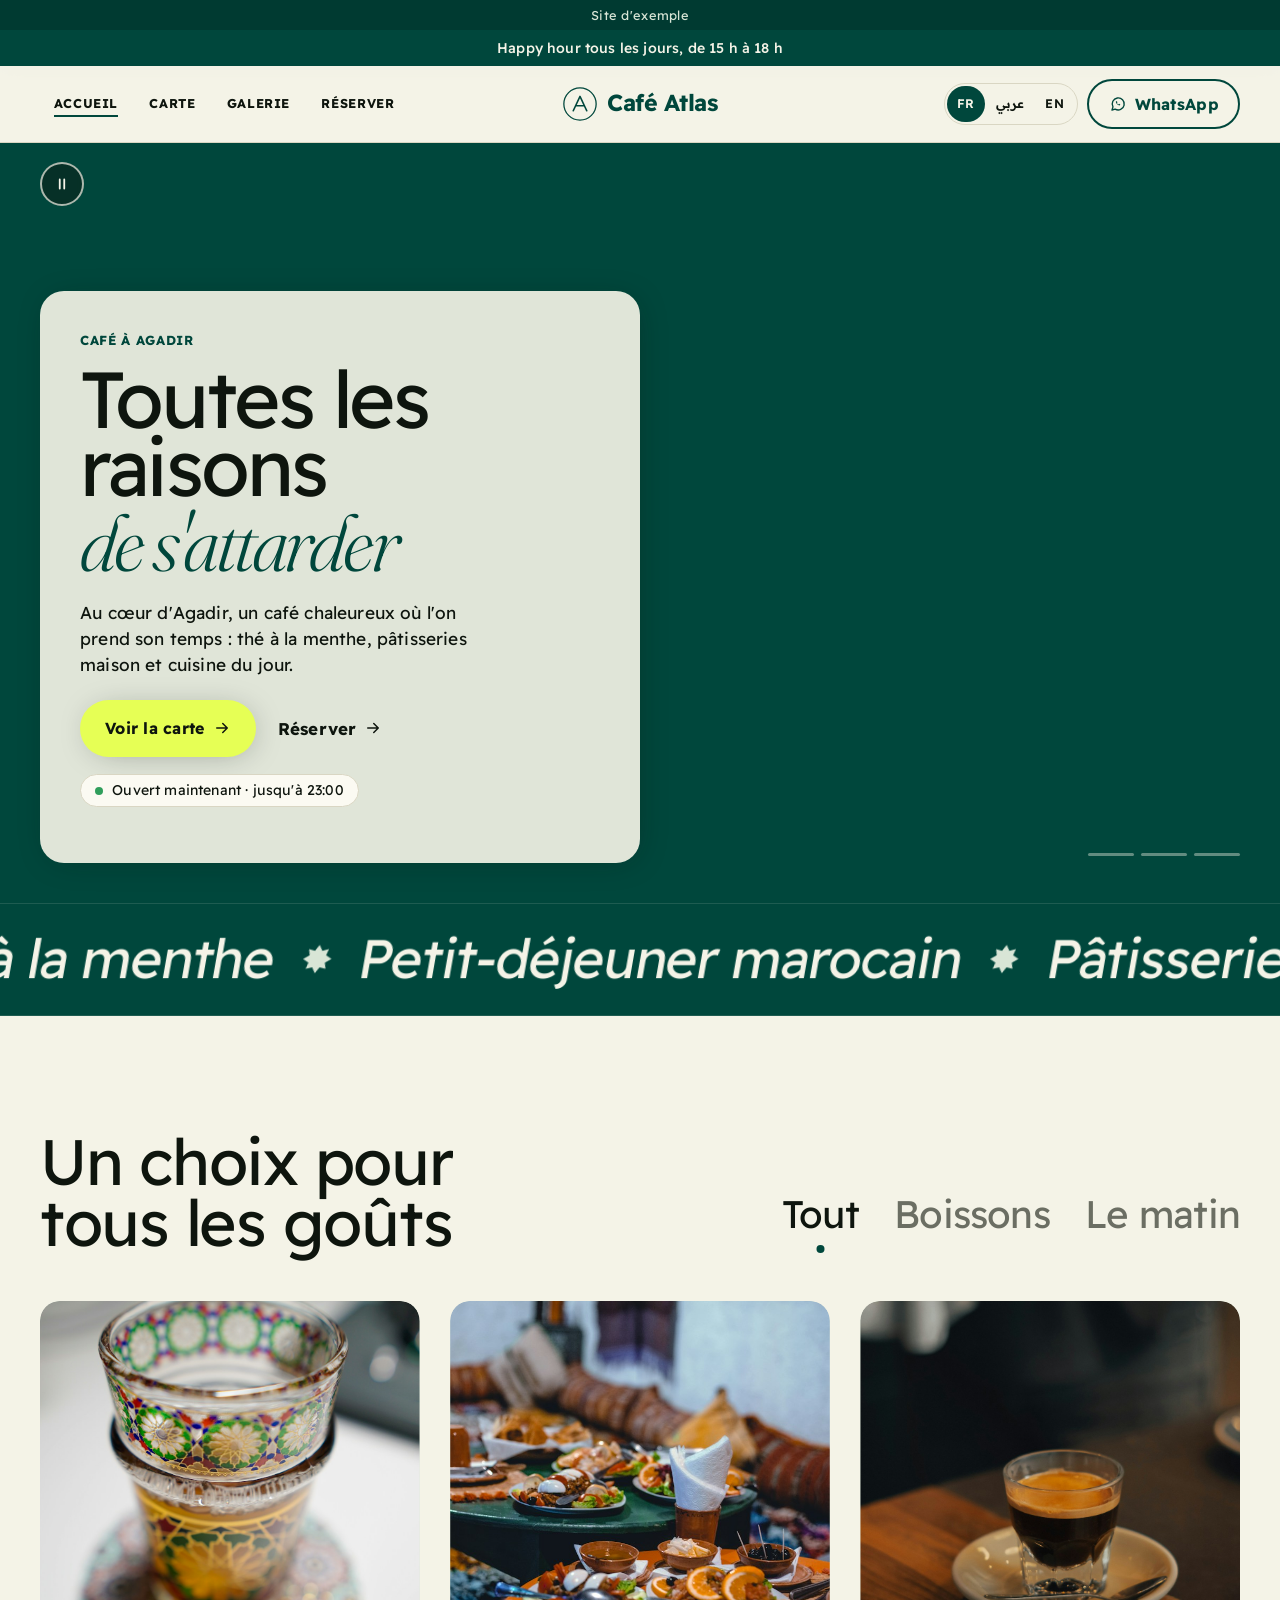
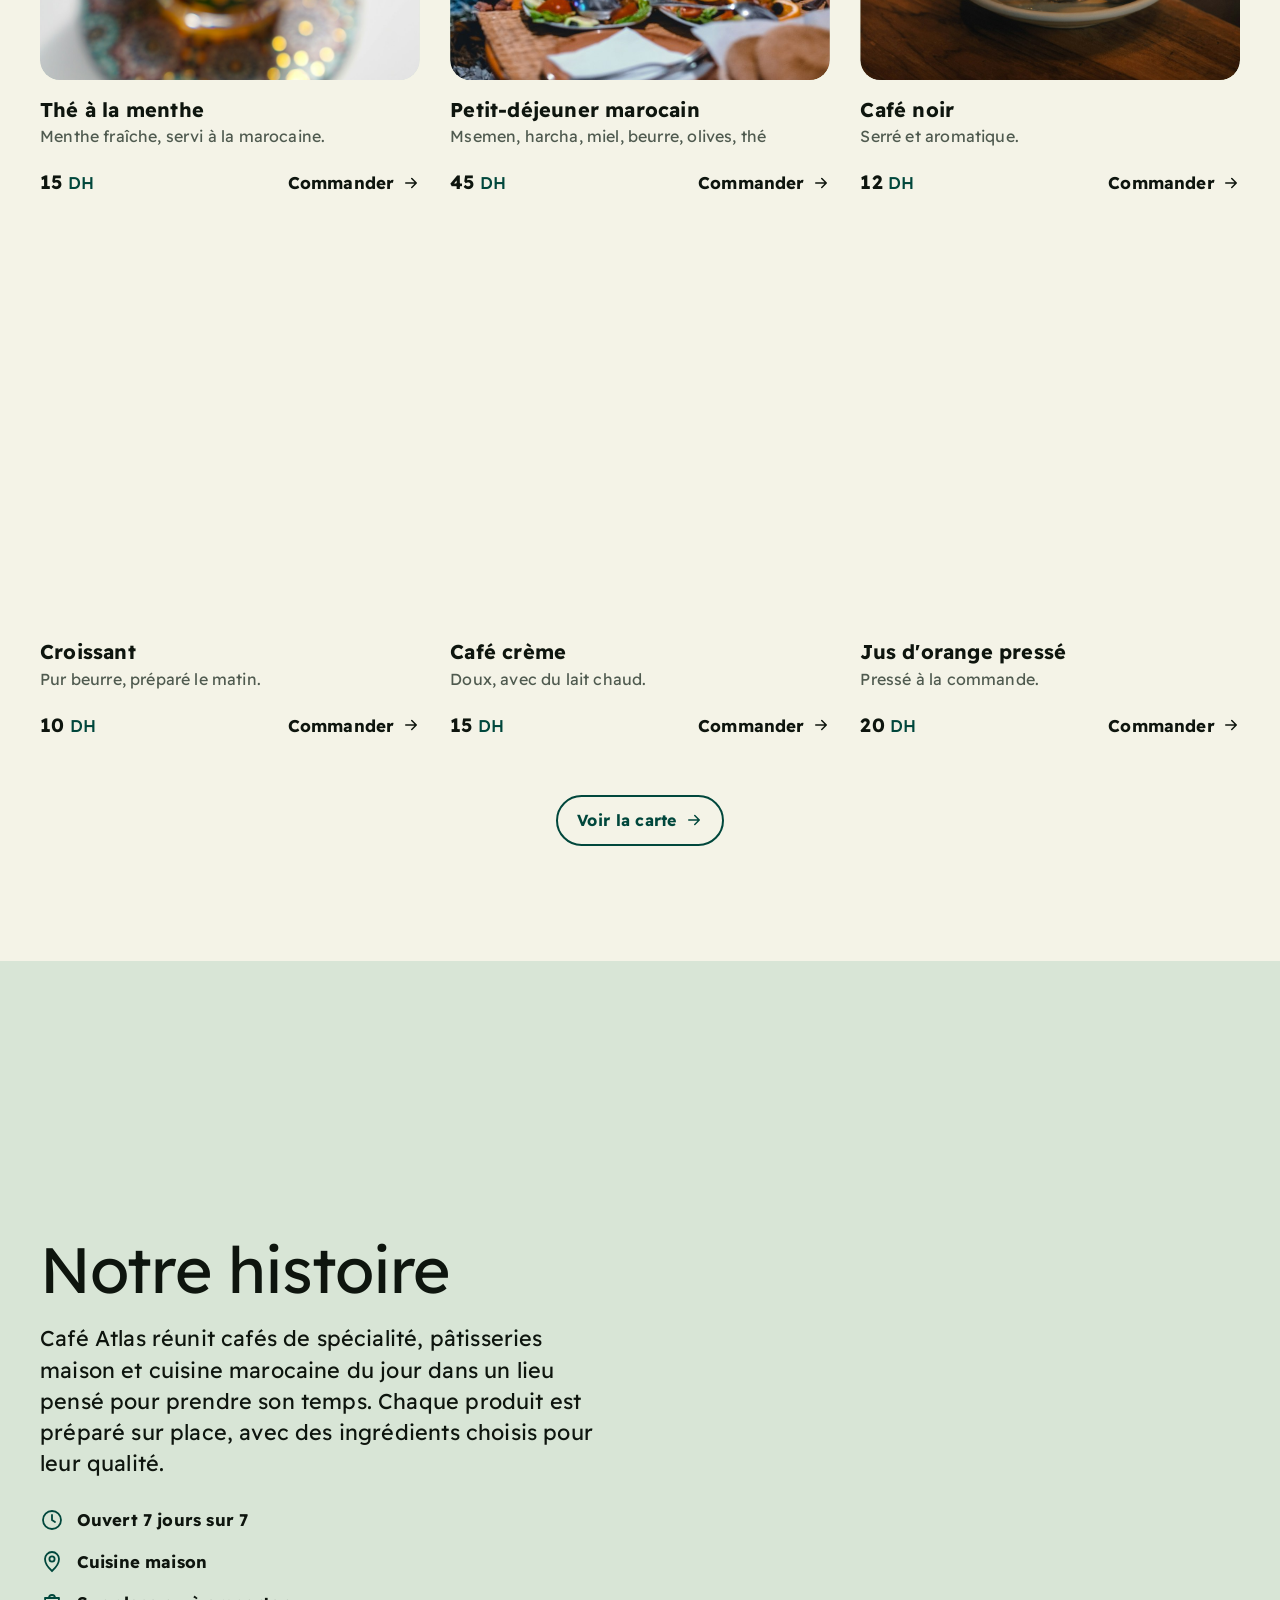
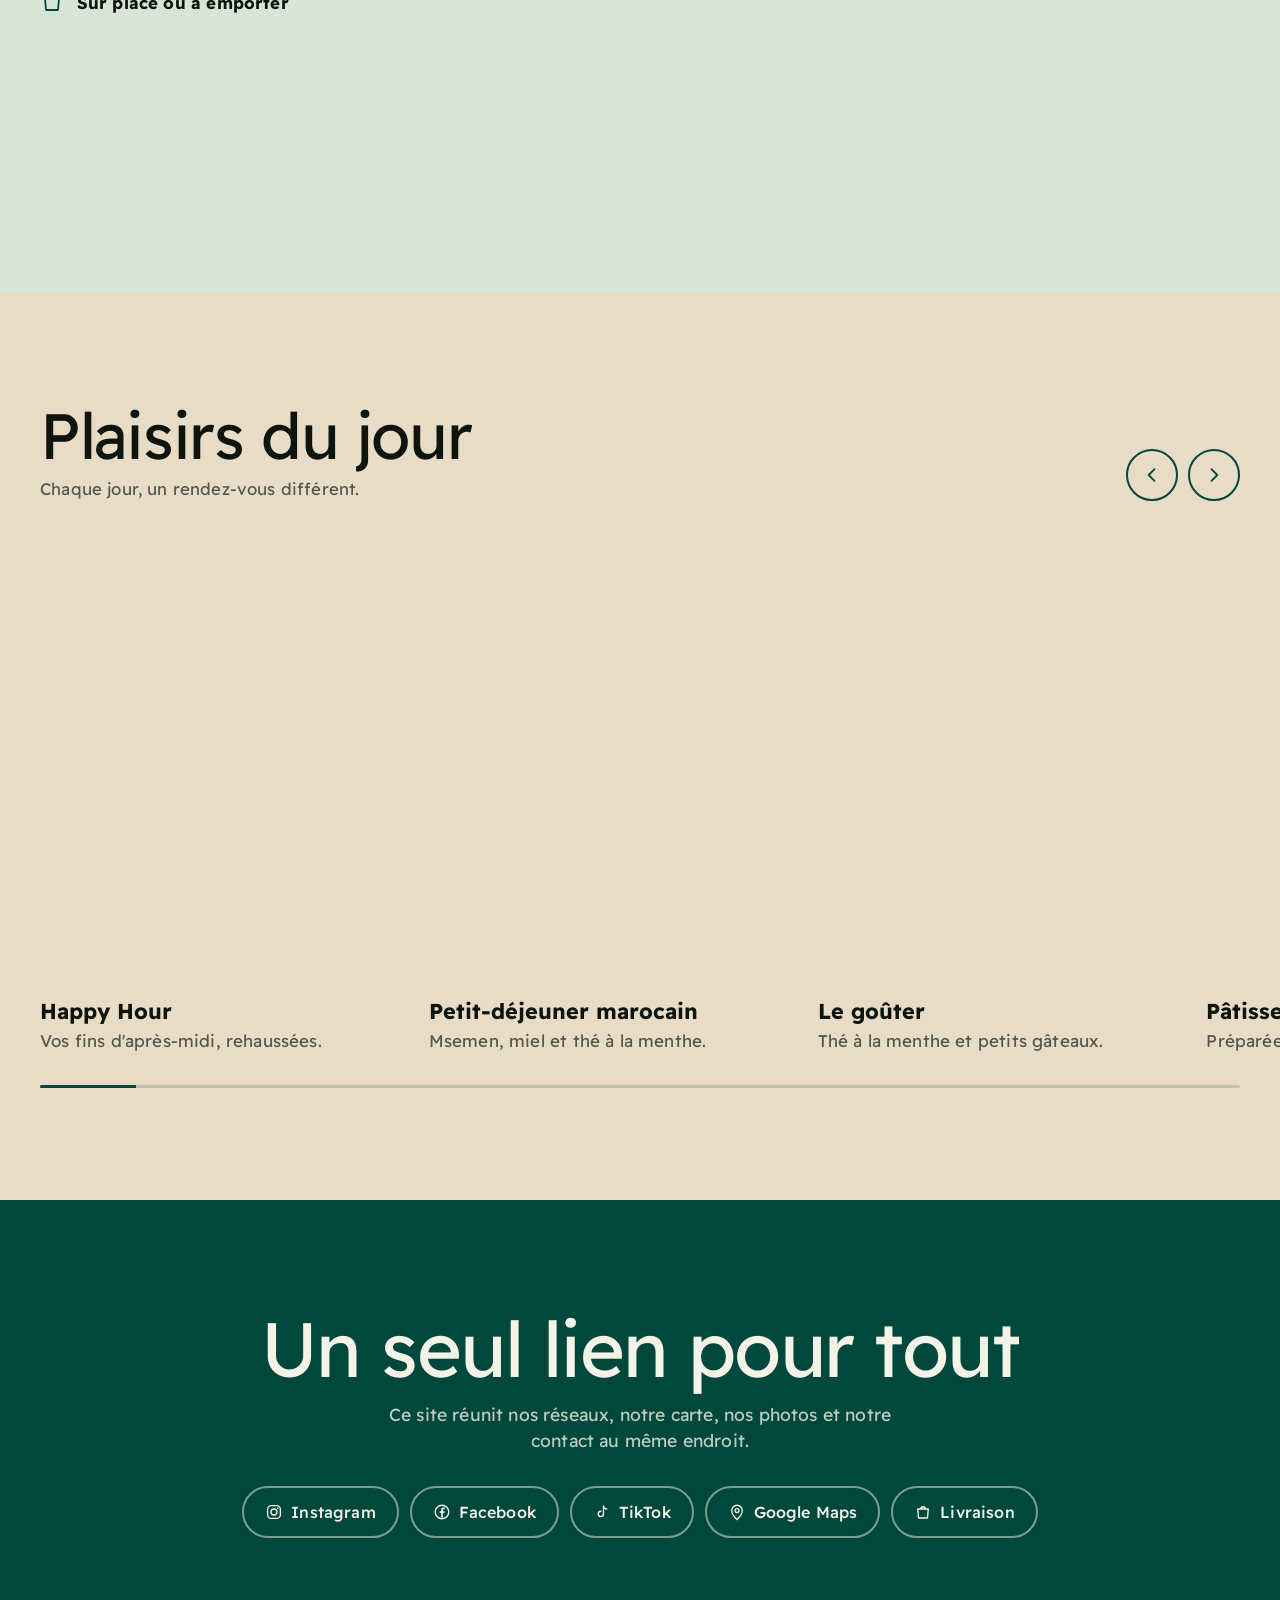
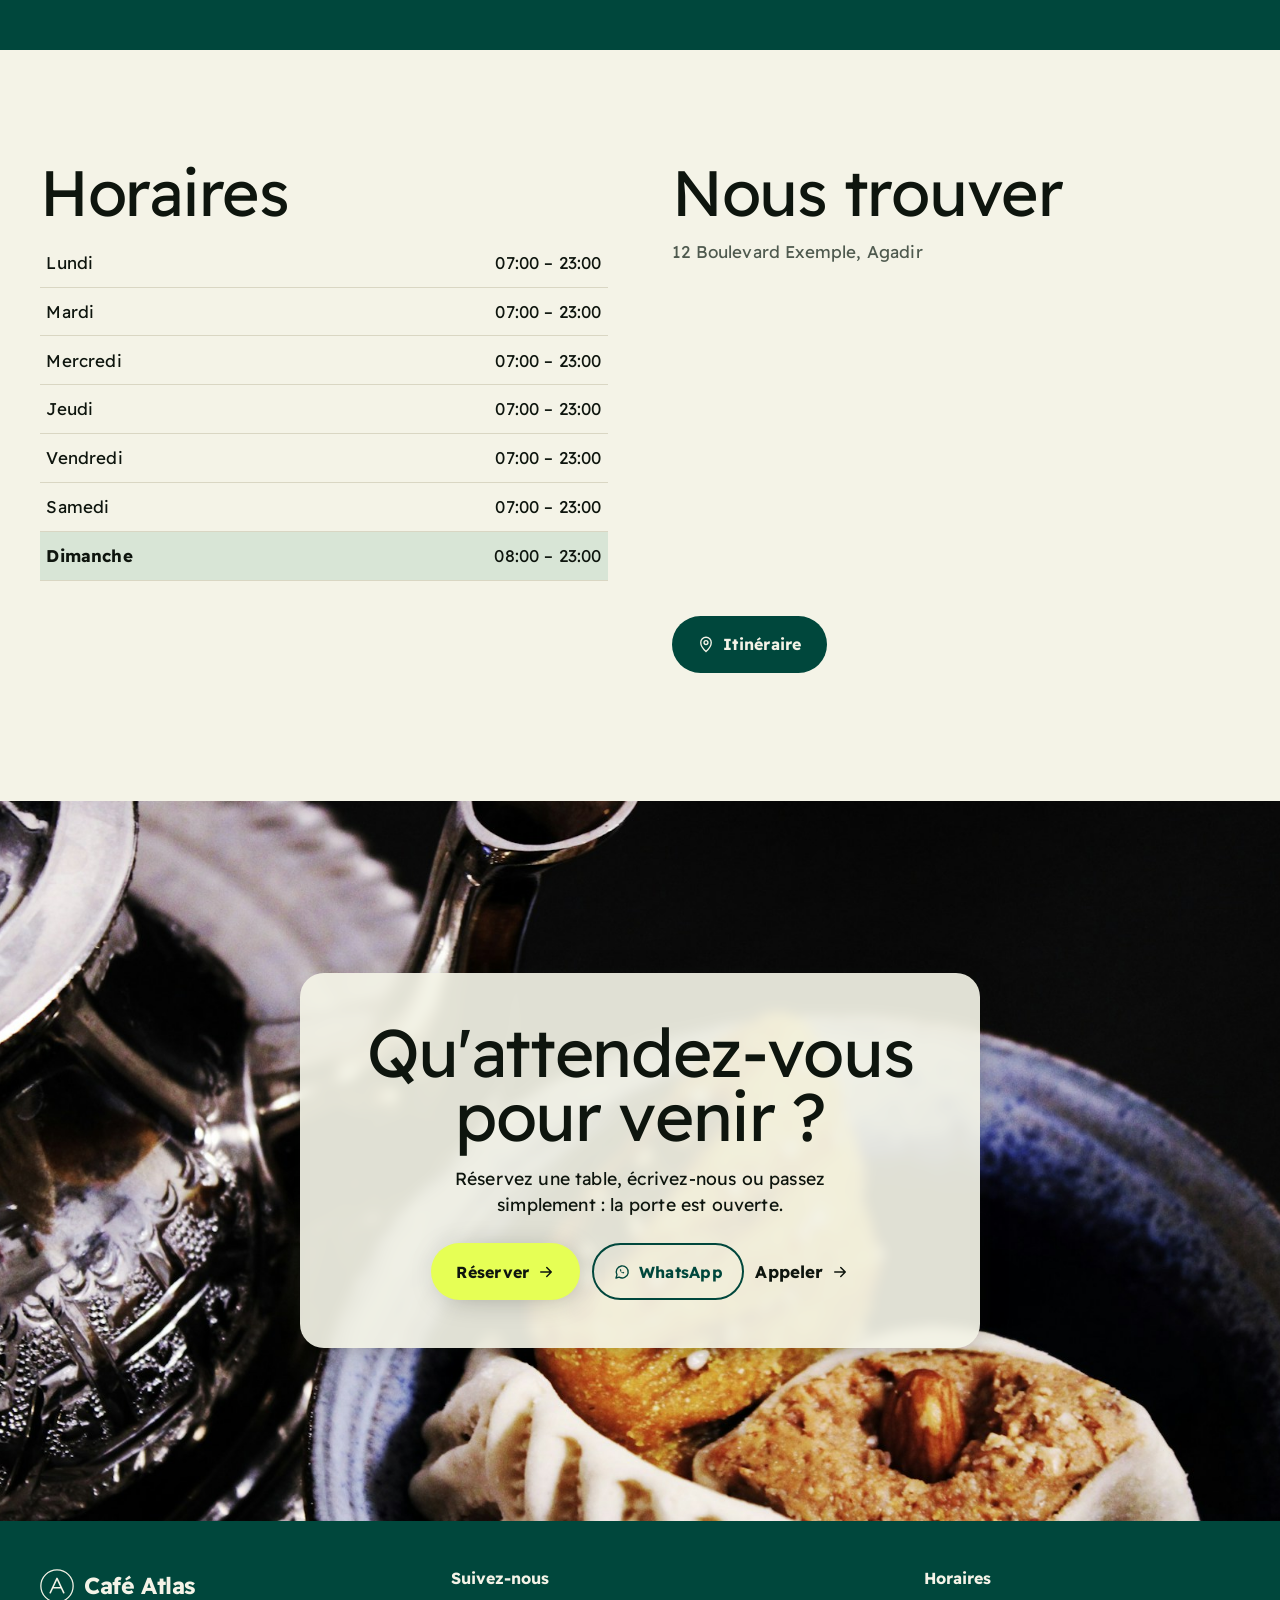
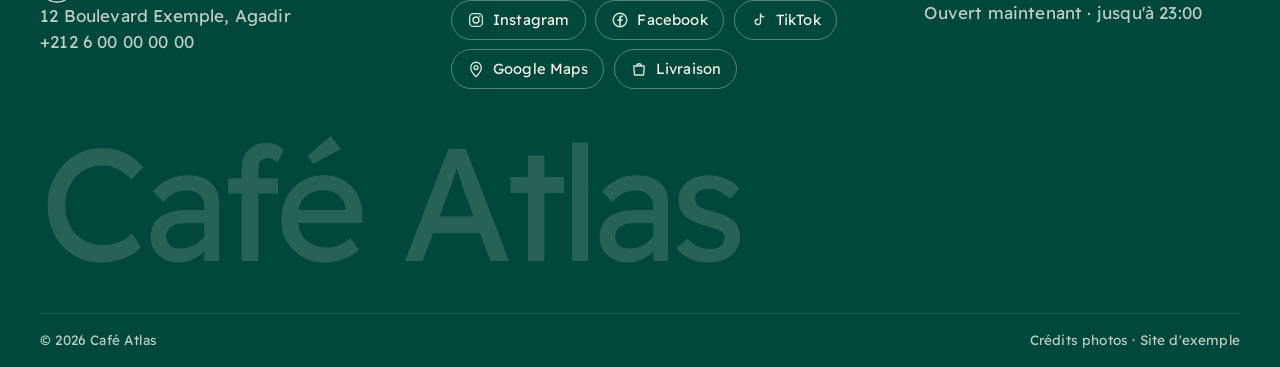
==== commit 65330d8e: "feat: nouvelles photos du Maroc (Unsplash) et crédits à jour Garde la table bleue et le service du t" ====
--- a/index.html
+++ b/index.html
@@ -37,9 +37,9 @@
 <main id="main">
 
 <section class="sgh" aria-labelledby="h1">
-  <div class="sgh-media" aria-hidden="true"><div class="sgs" style="--n:0"><img src="assets/photos/breakfast.jpg" alt="" width="1280" height="960" fetchpriority="high"></div><div class="sgs" style="--n:1"><img src="assets/photos/tea2.jpg" alt="" width="1280" height="1921" loading="lazy"></div><div class="sgs" style="--n:2"><img src="assets/photos/cups.jpg" alt="" width="1280" height="855" loading="lazy"></div></div>
+  <div class="sgh-media" aria-hidden="true"><div class="sgs" style="--n:0"><img src="assets/photos/breakfast.jpg" alt="" width="1280" height="960" fetchpriority="high"></div><div class="sgs" style="--n:1"><img src="assets/photos/patio.jpg" alt="" width="1920" height="2400" loading="lazy"></div><div class="sgs" style="--n:2"><img src="assets/photos/tea2.jpg" alt="" width="1280" height="1921" loading="lazy"></div></div>
   <button class="sgh-pause" type="button" aria-pressed="false" data-i18n-aria="pause_l" aria-label="Mettre les animations en pause"><svg class="i-pause" viewBox="0 0 24 24" aria-hidden="true"><path d="M9 6v12M15 6v12" fill="none" stroke="currentColor" stroke-width="2.4" stroke-linecap="round"/></svg><svg class="i-play" viewBox="0 0 24 24" aria-hidden="true"><path d="M8 5.5v13l11-6.5z" fill="currentColor"/></svg></button>
-  <div class="sgh-cap" aria-hidden="true"><span style="--n:0" data-i18n="hl1_t"></span><span style="--n:1" data-i18n="i_tea"></span><span style="--n:2" data-i18n="hl3_t"></span></div>
+  <div class="sgh-cap" aria-hidden="true"><span style="--n:0" data-i18n="hl1_t"></span><span style="--n:1" data-i18n="cap_patio"></span><span style="--n:2" data-i18n="i_tea"></span></div>
   <div class="wrap sgh-in">
     <div class="sgh-panel">
       <p class="eyebrow-sg" data-i18n="sg_eyebrow">Café à Agadir</p>
@@ -76,7 +76,7 @@
       <p class="big"><span data-scrub data-i18n="about_p"></span></p>
       <ul class="ffacts"><li><svg viewBox="0 0 24 24" aria-hidden="true"><circle cx="12" cy="12" r="9" fill="none" stroke="currentColor" stroke-width="1.8"/><path d="M12 7v5l3 2" fill="none" stroke="currentColor" stroke-width="1.8" stroke-linecap="round"/></svg><span data-i18n="fact1"></span></li><li><svg viewBox="0 0 24 24" aria-hidden="true"><path d="M12 22s7-6.2 7-12a7 7 0 1 0-14 0c0 5.8 7 12 7 12z" fill="none" stroke="currentColor" stroke-width="1.8"/><circle cx="12" cy="10" r="2.6" fill="none" stroke="currentColor" stroke-width="1.8"/></svg><span data-i18n="fact2"></span></li><li><svg viewBox="0 0 24 24" aria-hidden="true"><path d="M5 8h14l-1 12H6L5 8z" fill="none" stroke="currentColor" stroke-width="1.8" stroke-linejoin="round"/><path d="M9 8a3 3 0 0 1 6 0" fill="none" stroke="currentColor" stroke-width="1.8"/></svg><span data-i18n="fact3"></span></li></ul>
     </div>
-    <div class="split-ph rv"><img src="assets/photos/cafe.jpg" alt="" loading="lazy" width="1280" height="960"></div>
+    <div class="split-ph rv"><img src="assets/photos/cafe.jpg" alt="" loading="lazy" width="1400" height="1867"></div>
   </div>
 </section>
 <section class="rail-sec" aria-labelledby="dl-h">
@@ -84,7 +84,7 @@
     <div><h2 id="dl-h"><span data-split data-i18n="dl_t">Plaisirs du jour</span></h2><p data-i18n="rail_p"></p></div>
     <div class="rail-nav"><button class="rail-prev" type="button" data-i18n-aria="prev" aria-label="Précédent"><svg viewBox="0 0 24 24" aria-hidden="true"><path d="M15 5l-7 7 7 7" fill="none" stroke="currentColor" stroke-width="2.2" stroke-linecap="round" stroke-linejoin="round"/></svg></button><button class="rail-next" type="button" data-i18n-aria="next" aria-label="Suivant"><svg viewBox="0 0 24 24" aria-hidden="true"><path d="M15 5l-7 7 7 7" fill="none" stroke="currentColor" stroke-width="2.2" stroke-linecap="round" stroke-linejoin="round"/></svg></button></div>
   </div>
-  <div class="rail" tabindex="0" role="region" data-i18n-aria="dl_t" aria-label="Plaisirs du jour"><article class="rc"><div class="rc-ph rv" style="--i:0"><img src="assets/photos/tea2.jpg" alt="" loading="lazy" width="640" height="800" draggable="false"><span class="rc-w" data-i18n="sp1_w"></span></div><h3 data-i18n="sp1_t"></h3><p data-i18n="sp1_s"></p></article><article class="rc"><div class="rc-ph rv" style="--i:1"><img src="assets/photos/breakfast3.jpg" alt="" loading="lazy" width="640" height="800" draggable="false"><span class="rc-w" data-i18n="sp2_w"></span></div><h3 data-i18n="sp2_t"></h3><p data-i18n="sp2_s"></p></article><article class="rc"><div class="rc-ph rv" style="--i:2"><img src="assets/photos/msemen.jpg" alt="" loading="lazy" width="640" height="800" draggable="false"><span class="rc-w" data-i18n="sp3_w"></span></div><h3 data-i18n="sp3_t"></h3><p data-i18n="sp3_s"></p></article><article class="rc"><div class="rc-ph rv" style="--i:3"><img src="assets/photos/croissant.jpg" alt="" loading="lazy" width="640" height="800" draggable="false"><span class="rc-w" data-i18n="sp4_w"></span></div><h3 data-i18n="sp4_t"></h3><p data-i18n="sp4_s"></p></article><article class="rc"><div class="rc-ph rv" style="--i:4"><img src="assets/photos/cups.jpg" alt="" loading="lazy" width="640" height="800" draggable="false"><span class="rc-w" data-i18n="sp5_w"></span></div><h3 data-i18n="sp5_t"></h3><p data-i18n="sp5_s"></p></article></div>
+  <div class="rail" tabindex="0" role="region" data-i18n-aria="dl_t" aria-label="Plaisirs du jour"><article class="rc"><div class="rc-ph rv" style="--i:0"><img src="assets/photos/tea2.jpg" alt="" loading="lazy" width="640" height="800" draggable="false"><span class="rc-w" data-i18n="sp1_w"></span></div><h3 data-i18n="sp1_t"></h3><p data-i18n="sp1_s"></p></article><article class="rc"><div class="rc-ph rv" style="--i:1"><img src="assets/photos/breakfast3.jpg" alt="" loading="lazy" width="640" height="800" draggable="false"><span class="rc-w" data-i18n="sp2_w"></span></div><h3 data-i18n="sp2_t"></h3><p data-i18n="sp2_s"></p></article><article class="rc"><div class="rc-ph rv" style="--i:2"><img src="assets/photos/gouter.jpg" alt="" loading="lazy" width="640" height="800" draggable="false"><span class="rc-w" data-i18n="sp3_w"></span></div><h3 data-i18n="sp3_t"></h3><p data-i18n="sp3_s"></p></article><article class="rc"><div class="rc-ph rv" style="--i:3"><img src="assets/photos/msemen.jpg" alt="" loading="lazy" width="640" height="800" draggable="false"><span class="rc-w" data-i18n="sp4_w"></span></div><h3 data-i18n="sp4_t"></h3><p data-i18n="sp4_s"></p></article><article class="rc"><div class="rc-ph rv" style="--i:4"><img src="assets/photos/cups.jpg" alt="" loading="lazy" width="640" height="800" draggable="false"><span class="rc-w" data-i18n="sp5_w"></span></div><h3 data-i18n="sp5_t"></h3><p data-i18n="sp5_s"></p></article></div>
   <div class="rail-bar" aria-hidden="true"><i></i></div>
 </section>
 <section class="social" aria-labelledby="so-h">
@@ -99,7 +99,7 @@
 
 </section>
 <section class="fin3" aria-labelledby="fin-h">
-  <div class="fin3-ph" aria-hidden="true"><img src="assets/photos/tea.jpg" alt="" loading="lazy" width="1280" height="960"></div>
+  <div class="fin3-ph" aria-hidden="true"><img src="assets/photos/theiere.jpg" alt="" loading="lazy" width="1920" height="1280"></div>
   <div class="fin3-panel"><h2 id="fin-h"><span data-split data-i18n="cta2_t"></span></h2><p data-i18n="cta2_p"></p>
   <div class="cta"><a class="btn btn-gold" href="contact.html"><span data-i18n="nav_contact">Réserver</span><svg class="arw" viewBox="0 0 24 24" aria-hidden="true"><path d="M5 12h14M13 6l6 6-6 6" fill="none" stroke="currentColor" stroke-width="2" stroke-linecap="round" stroke-linejoin="round"/></svg></a><a class="btn btn-ghost" data-wa href="https://wa.me/212600000000"><svg viewBox="0 0 24 24" aria-hidden="true"><path d="M4 20l1.3-4.2A8 8 0 1 1 8.2 18.8L4 20z" fill="none" stroke="currentColor" stroke-width="1.8" stroke-linejoin="round"/><path d="M9 9c.5 2.5 2.5 4.5 5 5l1.2-1.2-1.8-1-.8.7c-.9-.4-1.6-1.1-2-2l.7-.8-1-1.8L9 9z" fill="currentColor"/></svg><span data-i18n="wa">WhatsApp</span></a><a class="glink" href="tel:+212600000000"><span data-i18n="call">Appeler</span><svg class="arw" viewBox="0 0 24 24" aria-hidden="true"><path d="M5 12h14M13 6l6 6-6 6" fill="none" stroke="currentColor" stroke-width="2" stroke-linecap="round" stroke-linejoin="round"/></svg></a></div></div>
 </section>
